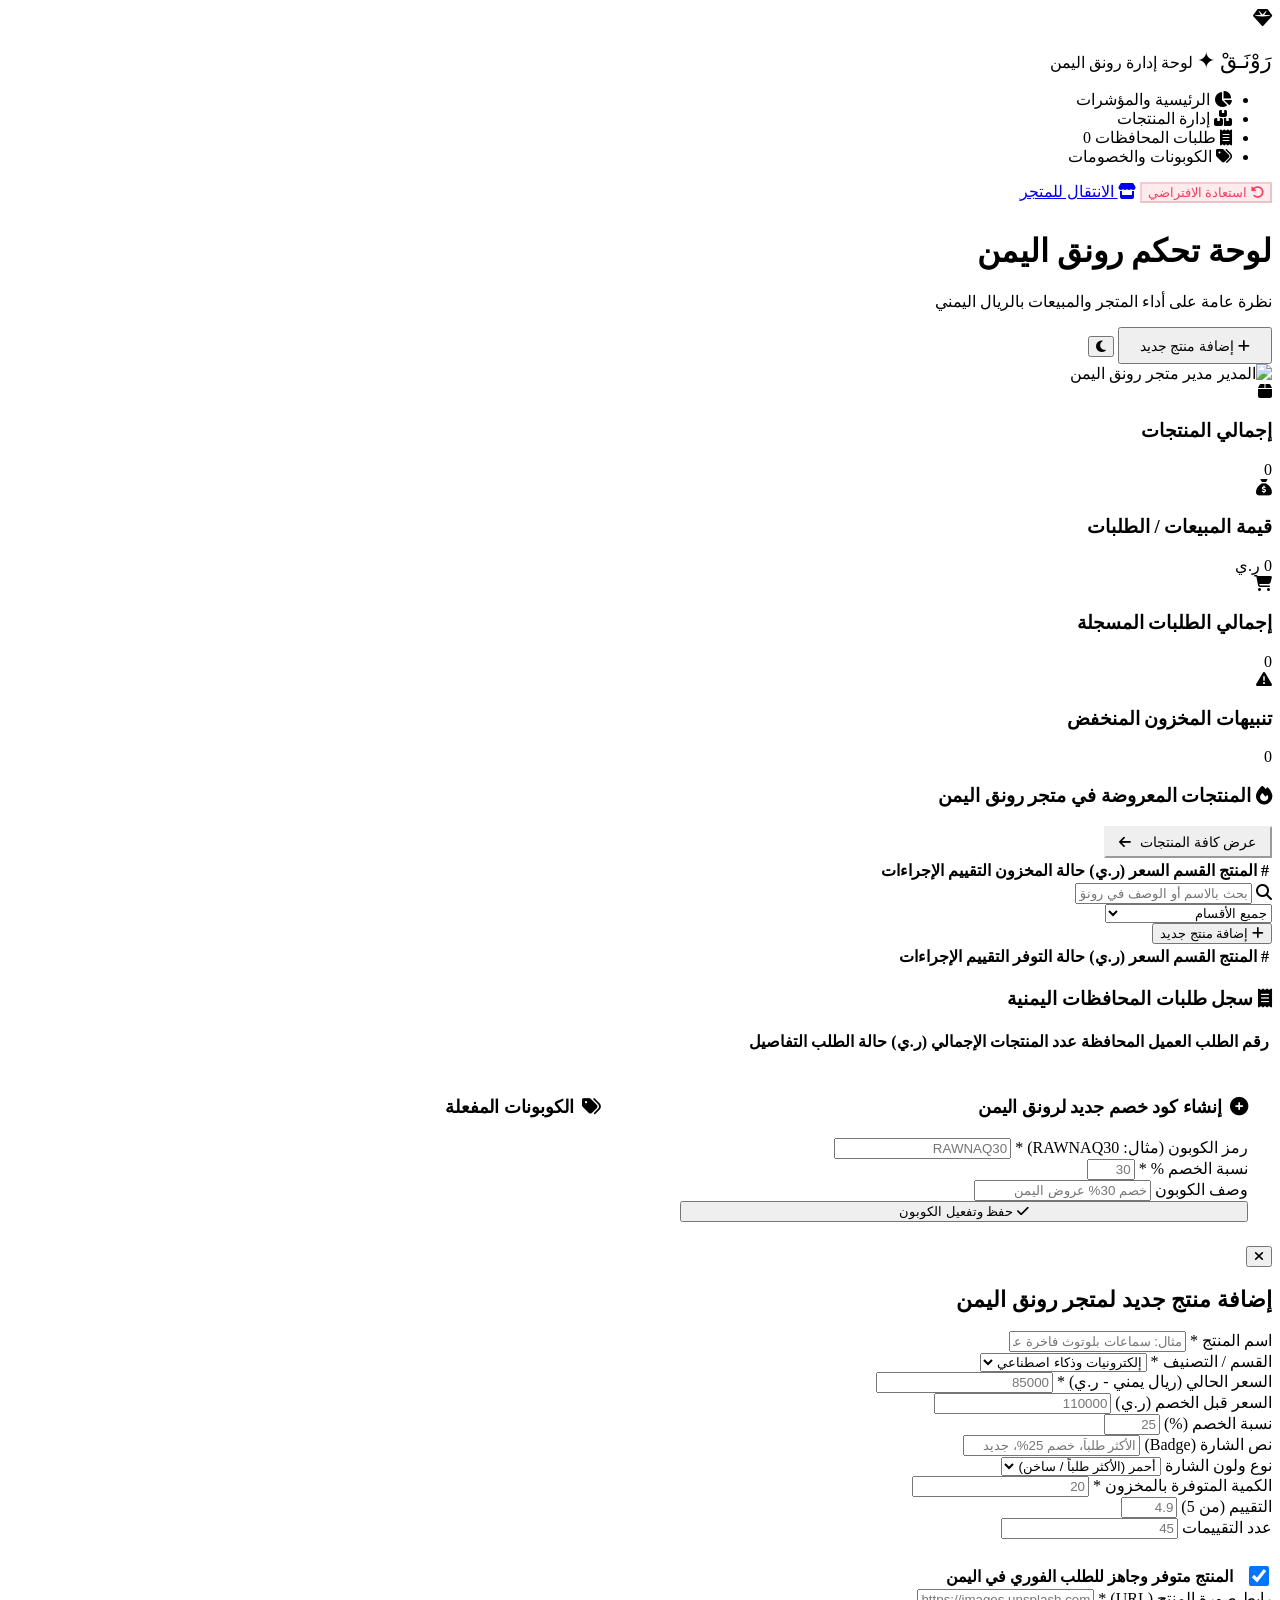
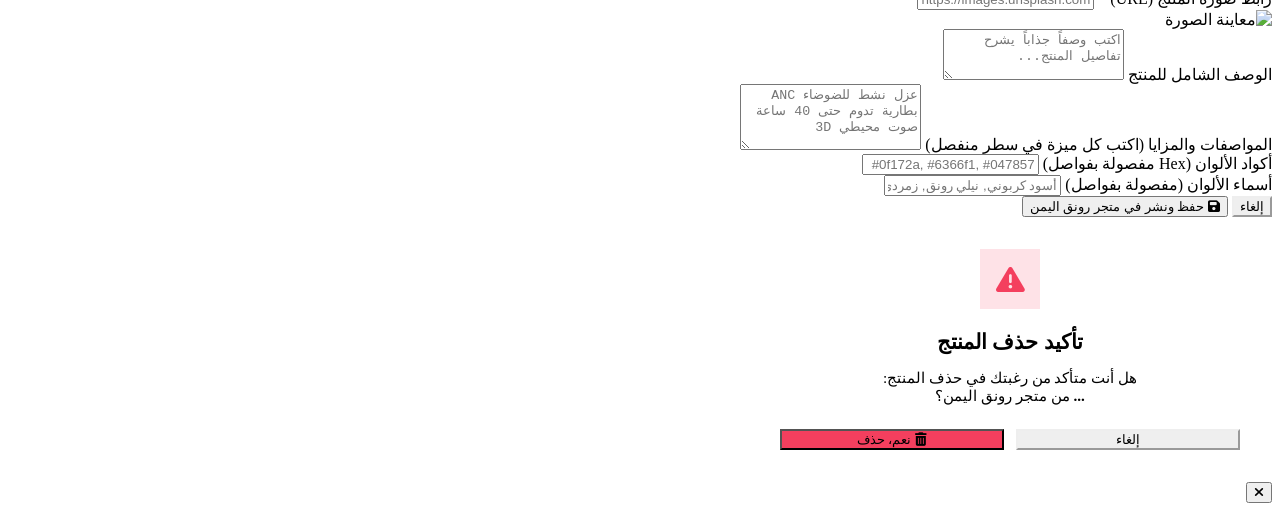
==== admin.html @ 882a238c "Add admin.html" ====
<!DOCTYPE html>
<html lang="ar" dir="rtl" data-theme="light">
<head>
    <meta charset="UTF-8">
    <meta name="viewport" content="width=device-width, initial-scale=1.0">
    <title>لوحة تحكم الإدارة | متجر رونق اليمن</title>
    
    <!-- الأيقونات والخطوط -->
    <link rel="stylesheet" href="https://cdnjs.cloudflare.com/ajax/libs/font-awesome/6.5.1/css/all.min.css">
    
    <!-- ملفات التصميم -->
    <link rel="stylesheet" href="css/style.css">
    <link rel="stylesheet" href="css/admin.css">
</head>
<body>

    <div class="admin-layout">
        
        <!-- ==========================================
             القائمة الجانبية (Sidebar)
             ========================================== -->
        <aside class="admin-sidebar">
            <div class="sidebar-header">
                <div class="logo-icon" style="width: 40px; height: 40px; font-size: 1.2rem;">
                    <i class="fa-solid fa-gem"></i>
                </div>
                <div class="logo-text">
                    <span class="logo-title" style="font-size: 1.35rem;">رَوْنَـقْ <span>✦</span></span>
                    <span class="logo-subtitle">لوحة إدارة رونق اليمن</span>
                </div>
            </div>

            <ul class="sidebar-menu">
                <li>
                    <div class="sidebar-link active" onclick="switchTab('tab-dashboard', this)">
                        <i class="fa-solid fa-chart-pie"></i>
                        <span>الرئيسية والمؤشرات</span>
                    </div>
                </li>
                <li>
                    <div class="sidebar-link" onclick="switchTab('tab-products', this)">
                        <i class="fa-solid fa-boxes-stacked"></i>
                        <span>إدارة المنتجات</span>
                    </div>
                </li>
                <li>
                    <div class="sidebar-link" onclick="switchTab('tab-orders', this)">
                        <i class="fa-solid fa-receipt"></i>
                        <span>طلبات المحافظات</span>
                        <span class="sidebar-badge" id="sidebarOrdersBadge">0</span>
                    </div>
                </li>
                <li>
                    <div class="sidebar-link" onclick="switchTab('tab-coupons', this)">
                        <i class="fa-solid fa-tags"></i>
                        <span>الكوبونات والخصومات</span>
                    </div>
                </li>
            </ul>

            <div class="sidebar-footer">
                <button class="back-to-store-btn" onclick="handleResetDefaults()" style="margin-bottom: 0.5rem; background: rgba(244, 63, 94, 0.1); border-color: rgba(244, 63, 94, 0.2); color: #f43f5e;" title="استعادة المنتجات الافتراضية الأصلية">
                    <i class="fa-solid fa-rotate-left"></i> استعادة الافتراضي
                </button>
                <a href="index.html" class="back-to-store-btn">
                    <i class="fa-solid fa-store"></i> الانتقال للمتجر
                </a>
            </div>
        </aside>

        <!-- ==========================================
             المحتوى الرئيسي للوحة الإدارة (Main Content)
             ========================================== -->
        <main class="admin-main">
            
            <!-- الهيدر العلوي -->
            <header class="admin-topbar">
                <div class="admin-title-wrap">
                    <h1 id="adminPageTitle">لوحة تحكم رونق اليمن</h1>
                    <p id="adminPageDesc">نظرة عامة على أداء المتجر والمبيعات بالريال اليمني</p>
                </div>

                <div class="admin-topbar-actions">
                    <button class="btn-primary" onclick="openAddProductModal()" style="padding: 0.55rem 1.25rem; font-size: 0.85rem;">
                        <i class="fa-solid fa-plus"></i> إضافة منتج جديد
                    </button>

                    <button class="action-btn" id="adminThemeBtn" title="تبديل المظهر">
                        <i class="fa-solid fa-moon"></i>
                    </button>

                    <div class="admin-user-badge">
                        <img src="https://images.unsplash.com/photo-1534528741775-53994a69daeb?auto=format&fit=crop&w=150&q=80" alt="المدير" class="admin-avatar">
                        <span class="admin-name">مدير متجر رونق اليمن</span>
                    </div>
                </div>
            </header>

            <!-- محتوى الأقسام التفاعلية -->
            <div class="admin-body">
                
                <!-- ==========================================
                     القسم 1: لوحة المؤشرات (Dashboard Tab)
                     ========================================== -->
                <div id="tab-dashboard" class="tab-content active">
                    
                    <!-- بطاقات المؤشرات الإحصائية -->
                    <div class="stats-grid">
                        <div class="stat-card">
                            <div class="stat-icon gold">
                                <i class="fa-solid fa-box"></i>
                            </div>
                            <div class="stat-details">
                                <h3>إجمالي المنتجات</h3>
                                <div class="stat-number" id="statTotalProducts">0</div>
                            </div>
                        </div>

                        <div class="stat-card">
                            <div class="stat-icon green">
                                <i class="fa-solid fa-sack-dollar"></i>
                            </div>
                            <div class="stat-details">
                                <h3>قيمة المبيعات / الطلبات</h3>
                                <div class="stat-number" id="statTotalRevenue">0 ر.ي</div>
                            </div>
                        </div>

                        <div class="stat-card">
                            <div class="stat-icon blue">
                                <i class="fa-solid fa-cart-shopping"></i>
                            </div>
                            <div class="stat-details">
                                <h3>إجمالي الطلبات المسجلة</h3>
                                <div class="stat-number" id="statTotalOrders">0</div>
                            </div>
                        </div>

                        <div class="stat-card">
                            <div class="stat-icon purple">
                                <i class="fa-solid fa-triangle-exclamation"></i>
                            </div>
                            <div class="stat-details">
                                <h3>تنبيهات المخزون المنخفض</h3>
                                <div class="stat-number" id="statLowStock">0</div>
                            </div>
                        </div>
                    </div>

                    <!-- نظرة سريعة على أحدث المنتجات -->
                    <div class="table-card">
                        <div class="table-toolbar">
                            <h3><i class="fa-solid fa-fire" style="color: var(--brand-primary);"></i> المنتجات المعروضة في متجر رونق اليمن</h3>
                            <button class="btn-outline" style="border-color: var(--border-color); color: var(--text-primary); font-size: 0.85rem; padding: 0.4rem 0.85rem;" onclick="switchTab('tab-products', document.querySelectorAll('.sidebar-link')[1])">
                                عرض كافة المنتجات <i class="fa-solid fa-arrow-left" style="margin-right: 0.3rem;"></i>
                            </button>
                        </div>
                        <div class="table-responsive">
                            <table class="data-table">
                                <thead>
                                    <tr>
                                        <th>#</th>
                                        <th>المنتج</th>
                                        <th>القسم</th>
                                        <th>السعر (ر.ي)</th>
                                        <th>حالة المخزون</th>
                                        <th>التقييم</th>
                                        <th>الإجراءات</th>
                                    </tr>
                                </thead>
                                <tbody id="adminProductsTableBody">
                                    <!-- يتم حقن المنتجات تلقائياً -->
                                </tbody>
                            </table>
                        </div>
                    </div>

                </div>

                <!-- ==========================================
                     القسم 2: إدارة المنتجات الكاملة (Products Tab)
                     ========================================== -->
                <div id="tab-products" class="tab-content">
                    
                    <div class="table-card">
                        <div class="table-toolbar">
                            
                            <div class="table-filters-group">
                                <div class="table-search-box">
                                    <i class="fa-solid fa-magnifying-glass" style="color: var(--text-muted);"></i>
                                    <input type="text" id="productSearchInput" placeholder="بحث بالاسم أو الوصف في رونق...">
                                </div>

                                <select id="productCategoryFilter" class="sort-select">
                                    <option value="all">جميع الأقسام</option>
                                    <option value="electronics">إلكترونيات وذكاء اصطناعي</option>
                                    <option value="perfumes">عطور وبخور فاخر</option>
                                    <option value="watches">ساعات ومجوهرات</option>
                                    <option value="fashion">أزياء واكسسوارات</option>
                                    <option value="home">ديكور ومنزل</option>
                                </select>
                            </div>

                            <button class="btn-primary" onclick="openAddProductModal()">
                                <i class="fa-solid fa-plus"></i> إضافة منتج جديد
                            </button>

                        </div>

                        <div class="table-responsive">
                            <table class="data-table">
                                <thead>
                                    <tr>
                                        <th>#</th>
                                        <th>المنتج</th>
                                        <th>القسم</th>
                                        <th>السعر (ر.ي)</th>
                                        <th>حالة التوفر</th>
                                        <th>التقييم</th>
                                        <th>الإجراءات</th>
                                    </tr>
                                </thead>
                                <tbody>
                                    <!-- تشارك نفس الجدول التفاعلي -->
                                </tbody>
                            </table>
                        </div>
                    </div>

                </div>

                <!-- ==========================================
                     القسم 3: إدارة الطلبات (Orders Tab)
                     ========================================== -->
                <div id="tab-orders" class="tab-content">
                    
                    <div class="table-card">
                        <div class="table-toolbar">
                            <h3><i class="fa-solid fa-receipt" style="color: var(--brand-primary);"></i> سجل طلبات المحافظات اليمنية</h3>
                        </div>

                        <div class="table-responsive">
                            <table class="data-table">
                                <thead>
                                    <tr>
                                        <th>رقم الطلب</th>
                                        <th>العميل</th>
                                        <th>المحافظة</th>
                                        <th>عدد المنتجات</th>
                                        <th>الإجمالي (ر.ي)</th>
                                        <th>حالة الطلب</th>
                                        <th>التفاصيل</th>
                                    </tr>
                                </thead>
                                <tbody id="adminOrdersTableBody">
                                    <!-- يتم حقن الطلبات ديناميكياً -->
                                </tbody>
                            </table>
                        </div>
                    </div>

                </div>

                <!-- ==========================================
                     القسم 4: إدارة الكوبونات (Coupons Tab)
                     ========================================== -->
                <div id="tab-coupons" class="tab-content">
                    
                    <div style="display: grid; grid-template-columns: 1fr 1fr; gap: 2rem;">
                        
                        <!-- إضافة كوبون جديد -->
                        <div class="table-card" style="padding: 1.5rem;">
                            <h3 style="margin-bottom: 1.25rem; font-size: 1.15rem; display: flex; align-items: center; gap: 0.5rem;">
                                <i class="fa-solid fa-plus-circle" style="color: var(--brand-primary);"></i> إنشاء كود خصم جديد لرونق اليمن
                            </h3>
                            
                            <form id="addCouponForm">
                                <div class="form-group">
                                    <label class="form-label">رمز الكوبون (مثال: RAWNAQ30) *</label>
                                    <input type="text" id="newCouponCode" class="form-input" style="text-transform: uppercase;" placeholder="RAWNAQ30" required>
                                </div>

                                <div class="form-group">
                                    <label class="form-label">نسبة الخصم % *</label>
                                    <input type="number" id="newCouponDiscount" class="form-input" min="1" max="90" placeholder="30" required>
                                </div>

                                <div class="form-group">
                                    <label class="form-label">وصف الكوبون</label>
                                    <input type="text" id="newCouponDesc" class="form-input" placeholder="خصم 30% عروض اليمن">
                                </div>

                                <button type="submit" class="btn-primary" style="width: 100%;">
                                    <i class="fa-solid fa-check"></i> حفظ وتفعيل الكوبون
                                </button>
                            </form>
                        </div>

                        <!-- قائمة الكوبونات الحالية -->
                        <div class="table-card" style="padding: 1.5rem;">
                            <h3 style="margin-bottom: 1.25rem; font-size: 1.15rem; display: flex; align-items: center; gap: 0.5rem;">
                                <i class="fa-solid fa-tags" style="color: var(--brand-primary);"></i> الكوبونات المفعلة
                            </h3>
                            
                            <div id="adminCouponsList">
                                <!-- يتم حقن الكوبونات -->
                            </div>
                        </div>

                    </div>

                </div>

            </div>
        </main>

    </div>

    <!-- ==========================================
         نافذة إضافة / تعديل المنتج (Add / Edit Modal)
         ========================================== -->
    <div class="modal-overlay" id="productModalOverlay" onclick="if(event.target === this) closeProductModal()">
        <div class="admin-modal">
            <button class="modal-close-btn" onclick="closeProductModal()">
                <i class="fa-solid fa-xmark"></i>
            </button>
            
            <div class="admin-modal-header">
                <h2 id="productModalTitle" style="font-size: 1.4rem;">إضافة منتج جديد لمتجر رونق اليمن</h2>
            </div>

            <form id="productForm">
                <div class="admin-form-grid">
                    
                    <!-- الاسم -->
                    <div class="form-group form-full-col">
                        <label class="form-label" for="prodName">اسم المنتج *</label>
                        <input type="text" id="prodName" class="form-input" placeholder="مثال: سماعات بلوتوث فاخرة عازلة للضوضاء" required>
                    </div>

                    <!-- القسم -->
                    <div class="form-group">
                        <label class="form-label" for="prodCategory">القسم / التصنيف *</label>
                        <select id="prodCategory" class="form-input" required>
                            <option value="electronics">إلكترونيات وذكاء اصطناعي</option>
                            <option value="perfumes">عطور وبخور فاخر</option>
                            <option value="watches">ساعات ومجوهرات</option>
                            <option value="fashion">أزياء واكسسوارات</option>
                            <option value="home">ديكور ومقتنيات منزلية</option>
                        </select>
                    </div>

                    <!-- السعر الحالي بالريال اليمني -->
                    <div class="form-group">
                        <label class="form-label" for="prodPrice">السعر الحالي (ريال يمني - ر.ي) *</label>
                        <input type="number" id="prodPrice" class="form-input" min="1000" step="any" placeholder="85000" required>
                    </div>

                    <!-- السعر قبل الخصم -->
                    <div class="form-group">
                        <label class="form-label" for="prodOriginalPrice">السعر قبل الخصم (ر.ي)</label>
                        <input type="number" id="prodOriginalPrice" class="form-input" min="1000" step="any" placeholder="110000">
                    </div>

                    <!-- نسبة الخصم -->
                    <div class="form-group">
                        <label class="form-label" for="prodDiscount">نسبة الخصم (%)</label>
                        <input type="number" id="prodDiscount" class="form-input" min="0" max="100" placeholder="25">
                    </div>

                    <!-- الشارة الظاهرة -->
                    <div class="form-group">
                        <label class="form-label" for="prodBadge">نص الشارة (Badge)</label>
                        <input type="text" id="prodBadge" class="form-input" placeholder="الأكثر طلباً، خصم 25%، جديد">
                    </div>

                    <!-- نوع الشارة ولونها -->
                    <div class="form-group">
                        <label class="form-label" for="prodBadgeType">نوع ولون الشارة</label>
                        <select id="prodBadgeType" class="form-input">
                            <option value="hot">أحمر (الأكثر طلباً / ساخن)</option>
                            <option value="sale">ذهبي (خصم مميز)</option>
                            <option value="new">زمردي (جديد)</option>
                            <option value="exclusive">بنفسجي (حصري وملكي)</option>
                        </select>
                    </div>

                    <!-- كمية المخزون -->
                    <div class="form-group">
                        <label class="form-label" for="prodStockCount">الكمية المتوفرة بالمخزون *</label>
                        <input type="number" id="prodStockCount" class="form-input" min="0" placeholder="20" required>
                    </div>

                    <!-- التقييم -->
                    <div class="form-group">
                        <label class="form-label" for="prodRating">التقييم (من 5)</label>
                        <input type="number" id="prodRating" class="form-input" min="1" max="5" step="0.1" placeholder="4.9">
                    </div>

                    <!-- عدد المراجعات -->
                    <div class="form-group">
                        <label class="form-label" for="prodReviewsCount">عدد التقييمات</label>
                        <input type="number" id="prodReviewsCount" class="form-input" min="0" placeholder="45">
                    </div>

                    <!-- حالة التوفر -->
                    <div class="form-group" style="display: flex; align-items: center; gap: 0.75rem; margin-top: 1.5rem;">
                        <input type="checkbox" id="prodInStock" style="width: 20px; height: 20px; accent-color: var(--brand-primary);" checked>
                        <label for="prodInStock" style="font-weight: 700; cursor: pointer;">المنتج متوفر وجاهز للطلب الفوري في اليمن</label>
                    </div>

                    <!-- رابط الصورة -->
                    <div class="form-group form-full-col">
                        <label class="form-label" for="prodImageUrl">رابط صورة المنتج (URL) *</label>
                        <input type="url" id="prodImageUrl" class="form-input" placeholder="https://images.unsplash.com/..." required>
                        <div class="image-preview-box">
                            <img id="prodImagePreview" src="https://images.unsplash.com/photo-1523275335684-37898b6baf30?auto=format&fit=crop&w=800&q=80" alt="معاينة الصورة">
                        </div>
                    </div>

                    <!-- الوصف التفصيلي -->
                    <div class="form-group form-full-col">
                        <label class="form-label" for="prodDescription">الوصف الشامل للمنتج</label>
                        <textarea id="prodDescription" class="form-input" rows="3" placeholder="اكتب وصفاً جذاباً يشرح تفاصيل المنتج..."></textarea>
                    </div>

                    <!-- المواصفات والمزايا (سطر بسطر) -->
                    <div class="form-group form-full-col">
                        <label class="form-label" for="prodFeatures">المواصفات والمزايا (اكتب كل ميزة في سطر منفصل)</label>
                        <textarea id="prodFeatures" class="form-input" rows="4" placeholder="عزل نشط للضوضاء ANC&#10;بطارية تدوم حتى 40 ساعة&#10;صوت محيطي 3D"></textarea>
                    </div>

                    <!-- الألوان وأسماؤها -->
                    <div class="form-group">
                        <label class="form-label" for="prodColors">أكواد الألوان (Hex مفصولة بفواصل)</label>
                        <input type="text" id="prodColors" class="form-input" placeholder="#0f172a, #6366f1, #047857">
                    </div>

                    <div class="form-group">
                        <label class="form-label" for="prodColorNames">أسماء الألوان (مفصولة بفواصل)</label>
                        <input type="text" id="prodColorNames" class="form-input" placeholder="أسود كربوني, نيلي رونق, زمردي">
                    </div>

                </div>

                <div class="modal-footer-actions">
                    <button type="button" class="btn-outline" style="border-color: var(--border-color); color: var(--text-primary);" onclick="closeProductModal()">إلغاء</button>
                    <button type="submit" class="btn-primary">
                        <i class="fa-solid fa-floppy-disk"></i> حفظ ونشر في متجر رونق اليمن
                    </button>
                </div>
            </form>
        </div>
    </div>

    <!-- ==========================================
         نافذة تأكيد الحذف (Delete Confirmation Modal)
         ========================================== -->
    <div class="modal-overlay" id="deleteConfirmModalOverlay" onclick="if(event.target === this) closeDeleteModal()">
        <div class="admin-modal" style="max-width: 460px; text-align: center; padding: 2rem;">
            <div style="width: 60px; height: 60px; border-radius: var(--radius-full); background: rgba(244, 63, 94, 0.15); color: #f43f5e; display: flex; align-items: center; justify-content: center; font-size: 1.8rem; margin: 0 auto 1.25rem;">
                <i class="fa-solid fa-triangle-exclamation"></i>
            </div>
            
            <h3 style="font-size: 1.3rem; margin-bottom: 0.5rem;">تأكيد حذف المنتج</h3>
            <p style="color: var(--text-muted); font-size: 0.95rem; margin-bottom: 1.5rem;">
                هل أنت متأكد من رغبتك في حذف المنتج: <br>
                <strong id="deleteProductName" style="color: var(--text-primary);">...</strong> من متجر رونق اليمن؟
            </p>

            <div style="display: flex; gap: 0.75rem; justify-content: center;">
                <button class="btn-outline" style="border-color: var(--border-color); color: var(--text-primary); flex: 1;" onclick="closeDeleteModal()">إلغاء</button>
                <button class="btn-primary" style="background: #f43f5e; flex: 1;" onclick="executeDeleteProduct()">
                    <i class="fa-solid fa-trash-can"></i> نعم، حذف
                </button>
            </div>
        </div>
    </div>

    <!-- ==========================================
         نافذة تفاصيل الطلب (Order Details Modal)
         ========================================== -->
    <div class="modal-overlay" id="orderDetailsModalOverlay" onclick="if(event.target === this) closeOrderDetailsModal()">
        <div class="admin-modal" style="max-width: 600px;">
            <button class="modal-close-btn" onclick="closeOrderDetailsModal()">
                <i class="fa-solid fa-xmark"></i>
            </button>
            
            <div id="orderDetailsContent">
                <!-- يتم حقن تفاصيل الطلب -->
            </div>
        </div>
    </div>

    <!-- حاوية الإشعارات المنبثقة -->
    <div class="toast-container"></div>

    <!-- ملفات الجافاسكريبت -->
    <script src="js/data.js"></script>
    <script src="js/admin.js"></script>
</body>
</html>
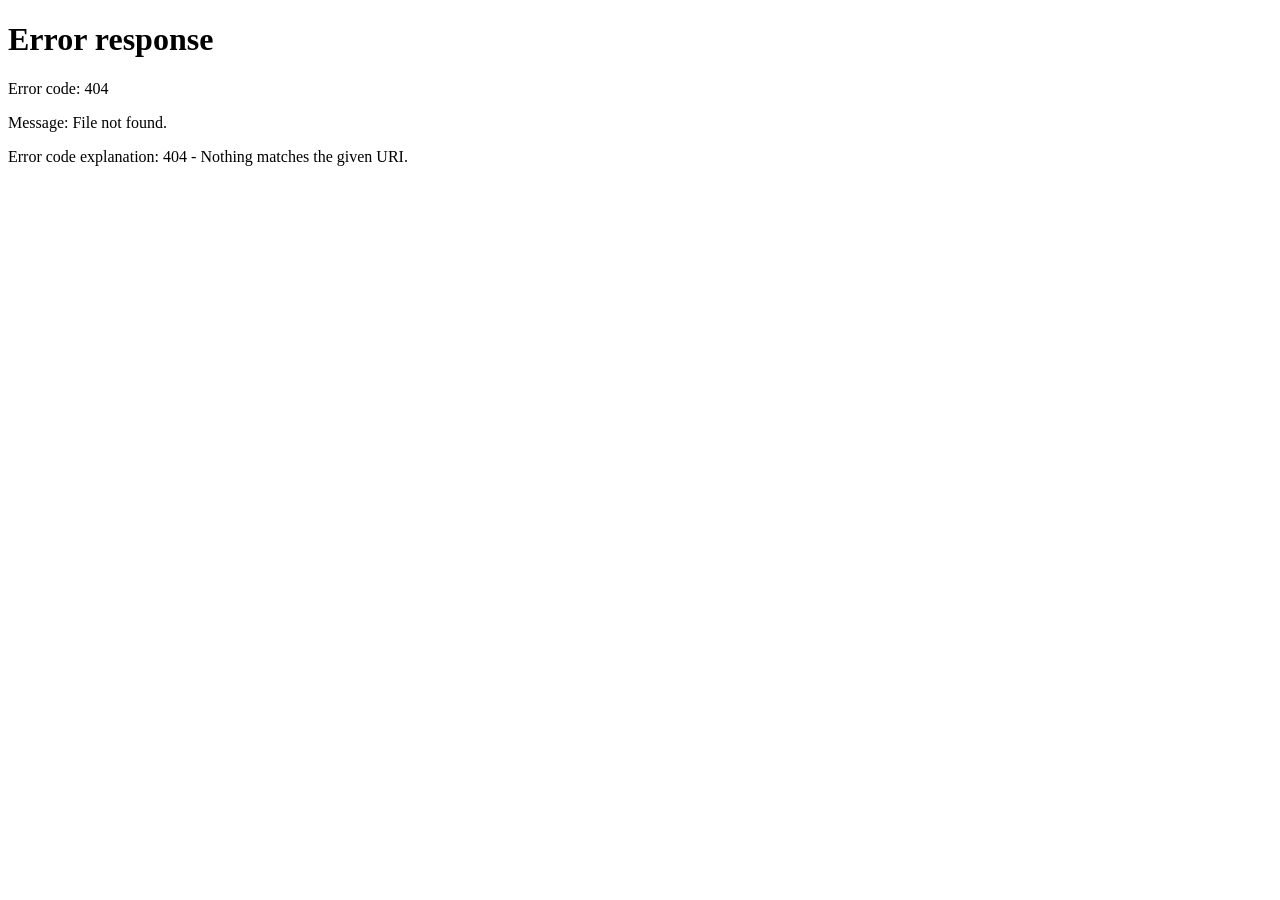
==== commit 8427e95d: "Add / Update admin.html (Admin Login & Auth System)" ====
--- a/admin.html
+++ b/admin.html
@@ -4,6 +4,14 @@
     <meta charset="UTF-8">
     <meta name="viewport" content="width=device-width, initial-scale=1.0">
     <title>لوحة تحكم الإدارة | متجر رونق اليمن</title>
+    
+    <!-- حماية فورية: التحقق من تسجيل الدخول قبل تحميل الصفحة -->
+    <script>
+        const AUTH_SESSION_KEY = 'rawnaq_admin_authenticated';
+        if (sessionStorage.getItem(AUTH_SESSION_KEY) !== 'true' && localStorage.getItem(AUTH_SESSION_KEY) !== 'true') {
+            window.location.href = 'login.html';
+        }
+    </script>
     
     <!-- الأيقونات والخطوط -->
     <link rel="stylesheet" href="https://cdnjs.cloudflare.com/ajax/libs/font-awesome/6.5.1/css/all.min.css">
@@ -56,15 +64,24 @@
                         <span>الكوبونات والخصومات</span>
                     </div>
                 </li>
+                <li>
+                    <div class="sidebar-link" onclick="switchTab('tab-settings', this)">
+                        <i class="fa-solid fa-user-shield"></i>
+                        <span>الأمان وكلمة المرور</span>
+                    </div>
+                </li>
             </ul>
 
             <div class="sidebar-footer">
                 <button class="back-to-store-btn" onclick="handleResetDefaults()" style="margin-bottom: 0.5rem; background: rgba(244, 63, 94, 0.1); border-color: rgba(244, 63, 94, 0.2); color: #f43f5e;" title="استعادة المنتجات الافتراضية الأصلية">
                     <i class="fa-solid fa-rotate-left"></i> استعادة الافتراضي
                 </button>
-                <a href="index.html" class="back-to-store-btn">
+                <a href="index.html" class="back-to-store-btn" style="margin-bottom: 0.5rem;">
                     <i class="fa-solid fa-store"></i> الانتقال للمتجر
                 </a>
+                <button class="back-to-store-btn" onclick="handleAdminLogout()" style="background: rgba(239, 68, 68, 0.12); color: #ef4444; border-color: rgba(239, 68, 68, 0.25);" title="تسجيل الخروج">
+                    <i class="fa-solid fa-right-from-bracket"></i> تسجيل الخروج
+                </button>
             </div>
         </aside>
 
@@ -89,10 +106,14 @@
                         <i class="fa-solid fa-moon"></i>
                     </button>
 
-                    <div class="admin-user-badge">
+                    <div class="admin-user-badge" onclick="switchTab('tab-settings', document.querySelectorAll('.sidebar-link')[4])" style="cursor: pointer;" title="إعدادات الحساب">
                         <img src="https://images.unsplash.com/photo-1534528741775-53994a69daeb?auto=format&fit=crop&w=150&q=80" alt="المدير" class="admin-avatar">
-                        <span class="admin-name">مدير متجر رونق اليمن</span>
-                    </div>
+                        <span class="admin-name" id="topbarAdminName">مدير متجر رونق</span>
+                    </div>
+
+                    <button class="action-btn" onclick="handleAdminLogout()" title="تسجيل الخروج" style="color: #ef4444;">
+                        <i class="fa-solid fa-right-from-bracket"></i>
+                    </button>
                 </div>
             </header>
 
@@ -311,6 +332,53 @@
 
                 </div>
 
+                <!-- ==========================================
+                     القسم 5: إعدادات الأمان وتغيير كلمة المرور (Settings Tab)
+                     ========================================== -->
+                <div id="tab-settings" class="tab-content">
+                    
+                    <div style="max-width: 600px; margin: 0 auto;">
+                        <div class="table-card" style="padding: 2rem;">
+                            <div style="display: flex; align-items: center; gap: 0.75rem; margin-bottom: 1.5rem; border-bottom: 1px solid var(--border-color); padding-bottom: 1rem;">
+                                <div style="width: 44px; height: 44px; border-radius: var(--radius-md); background: var(--brand-primary-light); color: var(--brand-primary); display: flex; align-items: center; justify-content: center; font-size: 1.3rem;">
+                                    <i class="fa-solid fa-user-shield"></i>
+                                </div>
+                                <div>
+                                    <h3 style="font-size: 1.25rem;">إعدادات الأمان وبيانات الدخول</h3>
+                                    <p style="font-size: 0.85rem; color: var(--text-muted);">يمكنك تحديث اسم المستخدم وكلمة المرور الخاصة بلوحة التحكم من هنا</p>
+                                </div>
+                            </div>
+
+                            <form id="changeCredentialsForm" onsubmit="handleChangeCredentials(event)">
+                                <div class="form-group">
+                                    <label class="form-label" for="currentAdminUsername">اسم المستخدم الحالي / الجديد</label>
+                                    <input type="text" id="currentAdminUsername" class="form-input" required>
+                                </div>
+
+                                <div class="form-group">
+                                    <label class="form-label" for="currentAdminPassword">كلمة المرور الحالية للتأكيد *</label>
+                                    <input type="password" id="currentAdminPassword" class="form-input" placeholder="أدخل كلمة المرور الحالية" required>
+                                </div>
+
+                                <div class="form-group">
+                                    <label class="form-label" for="newAdminPassword">كلمة المرور الجديدة *</label>
+                                    <input type="password" id="newAdminPassword" class="form-input" placeholder="أدخل كلمة المرور الجديدة (6 أحرف على الأقل)" minlength="4" required>
+                                </div>
+
+                                <div class="form-group">
+                                    <label class="form-label" for="confirmNewAdminPassword">تأكيد كلمة المرور الجديدة *</label>
+                                    <input type="password" id="confirmNewAdminPassword" class="form-input" placeholder="أعد إدخال كلمة المرور الجديدة" minlength="4" required>
+                                </div>
+
+                                <button type="submit" class="btn-primary" style="width: 100%; margin-top: 1rem; padding: 0.85rem;">
+                                    <i class="fa-solid fa-shield-check"></i> حفظ بيانات الدخول الجديدة
+                                </button>
+                            </form>
+                        </div>
+                    </div>
+
+                </div>
+
             </div>
         </main>
 
--- a/css/style.css
+++ b/css/style.css
@@ -0,0 +1,2121 @@
+/* ==========================================================================
+   متجر رونق الفاخر | RAWNAQ LUXURY STORE - نظام التصميم العصري والحديث
+   ========================================================================== */
+
+@import url('https://fonts.googleapis.com/css2?family=Cairo:wght@300;400;500;600;700;800;900&family=Outfit:wght@400;600;700;800&family=Tajawal:wght@300;400;500;700;800;900&display=swap');
+
+:root {
+    /* لوحة الألوان الحديثة والعصرية - الوضع النهاري (Light Theme) */
+    --bg-primary: #f8fafc;
+    --bg-surface: #ffffff;
+    --bg-surface-elevated: #ffffff;
+    --bg-secondary: #f1f5f9;
+    --bg-tertiary: #e2e8f0;
+    
+    --text-primary: #090d16;
+    --text-secondary: #334155;
+    --text-muted: #64748b;
+    --text-inverse: #ffffff;
+    
+    /* ألوان رونق الحديثة */
+    --brand-primary: #6366f1;          /* نيلي كهربائي حديث (Electric Indigo) */
+    --brand-primary-hover: #4f46e5;
+    --brand-primary-light: #eef2ff;
+    --brand-primary-glow: rgba(99, 102, 241, 0.3);
+    
+    --brand-accent: #f59e0b;           /* ذهبي عنبري فاخر */
+    --brand-accent-hover: #d97706;
+    --brand-accent-light: #fef3c7;
+    --brand-accent-glow: rgba(245, 158, 11, 0.3);
+    
+    --brand-secondary: #10b981;        /* زمردي ناصع */
+    --brand-secondary-light: #d1fae5;
+    
+    --accent-rose: #f43f5e;            /* وردي ياقوتي */
+    --accent-rose-light: #ffe4e6;
+    
+    --border-color: #e2e8f0;
+    --border-color-subtle: #f1f5f9;
+    
+    --shadow-sm: 0 1px 3px 0 rgba(0, 0, 0, 0.05);
+    --shadow-md: 0 4px 12px -2px rgba(0, 0, 0, 0.07), 0 2px 6px -2px rgba(0, 0, 0, 0.04);
+    --shadow-lg: 0 12px 24px -4px rgba(0, 0, 0, 0.08), 0 6px 12px -4px rgba(0, 0, 0, 0.04);
+    --shadow-xl: 0 24px 38px -6px rgba(0, 0, 0, 0.12), 0 12px 18px -6px rgba(0, 0, 0, 0.08);
+    --shadow-glow: 0 15px 30px -5px rgba(99, 102, 241, 0.25);
+    
+    --radius-sm: 8px;
+    --radius-md: 14px;
+    --radius-lg: 20px;
+    --radius-xl: 28px;
+    --radius-full: 9999px;
+    
+    --transition-fast: 0.15s ease;
+    --transition-normal: 0.25s cubic-bezier(0.4, 0, 0.2, 1);
+    --transition-smooth: 0.4s cubic-bezier(0.16, 1, 0.3, 1);
+
+    --font-heading: 'Cairo', sans-serif;
+    --font-body: 'Tajawal', sans-serif;
+    --font-en: 'Outfit', sans-serif;
+    
+    --header-height: 82px;
+}
+
+/* الوضع الليلي العصري الفاخر (Dark Obsidian Theme) */
+[data-theme="dark"] {
+    --bg-primary: #060913;
+    --bg-surface: #0d1222;
+    --bg-surface-elevated: #131b31;
+    --bg-secondary: #172038;
+    --bg-tertiary: #222e4d;
+    
+    --text-primary: #f8fafc;
+    --text-secondary: #cbd5e1;
+    --text-muted: #64748b;
+    --text-inverse: #060913;
+    
+    --brand-primary: #818cf8;
+    --brand-primary-hover: #a5b4fc;
+    --brand-primary-light: rgba(129, 140, 248, 0.15);
+    --brand-primary-glow: rgba(129, 140, 248, 0.35);
+    
+    --brand-accent: #fbbf24;
+    --brand-accent-hover: #fcd34d;
+    --brand-accent-light: rgba(251, 191, 36, 0.15);
+    --brand-accent-glow: rgba(251, 191, 36, 0.3);
+    
+    --border-color: #1e293b;
+    --border-color-subtle: #141c2e;
+    
+    --shadow-sm: 0 1px 3px 0 rgba(0, 0, 0, 0.4);
+    --shadow-md: 0 6px 14px -2px rgba(0, 0, 0, 0.5);
+    --shadow-lg: 0 14px 28px -4px rgba(0, 0, 0, 0.6);
+    --shadow-xl: 0 24px 40px -6px rgba(0, 0, 0, 0.7);
+    --shadow-glow: 0 15px 35px -5px rgba(129, 140, 248, 0.2);
+}
+
+/* ==========================================================================
+   إعادة الضبط والأنماط الأساسية
+   ========================================================================== */
+
+*, *::before, *::after {
+    box-sizing: border-box;
+    margin: 0;
+    padding: 0;
+}
+
+html {
+    scroll-behavior: smooth;
+    font-size: 16px;
+}
+
+body {
+    direction: rtl;
+    text-align: right;
+    font-family: var(--font-body);
+    background-color: var(--bg-primary);
+    color: var(--text-primary);
+    line-height: 1.6;
+    overflow-x: hidden;
+    transition: background-color var(--transition-normal), color var(--transition-normal);
+}
+
+h1, h2, h3, h4, h5, h6 {
+    font-family: var(--font-heading);
+    font-weight: 700;
+    line-height: 1.3;
+    color: var(--text-primary);
+}
+
+a {
+    color: inherit;
+    text-decoration: none;
+    transition: color var(--transition-fast);
+}
+
+button {
+    font-family: inherit;
+    cursor: pointer;
+    border: none;
+    outline: none;
+    background: none;
+}
+
+img {
+    max-width: 100%;
+    height: auto;
+    display: block;
+}
+
+input, select, textarea {
+    font-family: inherit;
+    font-size: 0.95rem;
+    color: var(--text-primary);
+}
+
+.container {
+    max-width: 1300px;
+    margin: 0 auto;
+    padding: 0 1.5rem;
+}
+
+/* ==========================================================================
+   الشريط الإعلاني العلوي (Announcement Bar)
+   ========================================================================== */
+
+.top-bar {
+    background: linear-gradient(90deg, #312e81 0%, #1e1b4b 50%, #4338ca 100%);
+    color: #f8fafc;
+    font-size: 0.85rem;
+    padding: 0.55rem 0;
+    border-bottom: 1px solid rgba(255, 255, 255, 0.1);
+}
+
+.top-bar .container {
+    display: flex;
+    justify-content: space-between;
+    align-items: center;
+}
+
+.announcement-text {
+    display: flex;
+    align-items: center;
+    gap: 0.5rem;
+    font-weight: 500;
+}
+
+.announcement-badge {
+    background: linear-gradient(135deg, var(--brand-accent) 0%, #f97316 100%);
+    color: #000;
+    padding: 0.15rem 0.65rem;
+    border-radius: var(--radius-full);
+    font-size: 0.75rem;
+    font-weight: 800;
+    letter-spacing: 0.5px;
+}
+
+.top-bar-links {
+    display: flex;
+    align-items: center;
+    gap: 1.5rem;
+}
+
+.top-bar-links span {
+    display: flex;
+    align-items: center;
+    gap: 0.4rem;
+    color: #cbd5e1;
+}
+
+.top-bar-links span i {
+    color: var(--brand-accent);
+}
+
+/* ==========================================================================
+   الهيدر العصري (Modern Site Header)
+   ========================================================================== */
+
+.site-header {
+    position: sticky;
+    top: 0;
+    z-index: 100;
+    background-color: rgba(255, 255, 255, 0.85);
+    backdrop-filter: blur(16px);
+    -webkit-backdrop-filter: blur(16px);
+    border-bottom: 1px solid var(--border-color);
+    box-shadow: var(--shadow-sm);
+    transition: all var(--transition-normal);
+}
+
+[data-theme="dark"] .site-header {
+    background-color: rgba(13, 18, 34, 0.85);
+}
+
+.header-inner {
+    height: var(--header-height);
+    display: flex;
+    align-items: center;
+    justify-content: space-between;
+    gap: 2rem;
+}
+
+/* شعار متجر رونق */
+.logo {
+    display: flex;
+    align-items: center;
+    gap: 0.85rem;
+    text-decoration: none;
+}
+
+.logo-icon {
+    width: 46px;
+    height: 46px;
+    background: linear-gradient(135deg, #6366f1 0%, #ec4899 50%, #f59e0b 100%);
+    color: white;
+    border-radius: var(--radius-md);
+    display: flex;
+    align-items: center;
+    justify-content: center;
+    font-size: 1.4rem;
+    box-shadow: 0 6px 18px rgba(99, 102, 241, 0.35);
+    transition: transform var(--transition-fast);
+}
+
+.logo:hover .logo-icon {
+    transform: rotate(6deg) scale(1.05);
+}
+
+.logo-text {
+    display: flex;
+    flex-direction: column;
+}
+
+.logo-title {
+    font-size: 1.6rem;
+    font-weight: 900;
+    color: var(--text-primary);
+    line-height: 1.1;
+    letter-spacing: -0.5px;
+}
+
+.logo-title span {
+    background: linear-gradient(135deg, var(--brand-primary) 0%, #ec4899 100%);
+    -webkit-background-clip: text;
+    -webkit-text-fill-color: transparent;
+}
+
+.logo-subtitle {
+    font-size: 0.75rem;
+    color: var(--text-muted);
+    font-weight: 600;
+    letter-spacing: 1.5px;
+    font-family: var(--font-en);
+}
+
+/* شريط البحث المباشر */
+.search-wrapper {
+    flex: 1;
+    max-width: 520px;
+    position: relative;
+}
+
+.search-bar {
+    display: flex;
+    align-items: center;
+    background-color: var(--bg-secondary);
+    border: 1.5px solid var(--border-color);
+    border-radius: var(--radius-full);
+    padding: 0.4rem 0.6rem 0.4rem 1.25rem;
+    transition: all var(--transition-fast);
+}
+
+.search-bar:focus-within {
+    border-color: var(--brand-primary);
+    box-shadow: 0 0 0 4px var(--brand-primary-glow);
+    background-color: var(--bg-surface);
+}
+
+.search-icon {
+    color: var(--text-muted);
+    font-size: 1rem;
+    margin-left: 0.6rem;
+}
+
+.search-input {
+    flex: 1;
+    background: transparent;
+    border: none;
+    outline: none;
+    font-size: 0.95rem;
+    color: var(--text-primary);
+}
+
+.search-btn {
+    background: linear-gradient(135deg, var(--brand-primary) 0%, #4f46e5 100%);
+    color: white;
+    padding: 0.55rem 1.25rem;
+    border-radius: var(--radius-full);
+    font-weight: 700;
+    font-size: 0.85rem;
+    box-shadow: 0 3px 10px var(--brand-primary-glow);
+    transition: all var(--transition-fast);
+}
+
+.search-btn:hover {
+    transform: translateY(-1px);
+    box-shadow: 0 5px 15px var(--brand-primary-glow);
+}
+
+/* قائمة الاقتراحات للبحث */
+.search-results-dropdown {
+    position: absolute;
+    top: calc(100% + 10px);
+    left: 0;
+    right: 0;
+    background-color: var(--bg-surface-elevated);
+    border: 1px solid var(--border-color);
+    border-radius: var(--radius-lg);
+    box-shadow: var(--shadow-xl);
+    max-height: 380px;
+    overflow-y: auto;
+    z-index: 1000;
+    display: none;
+}
+
+.search-results-dropdown.active {
+    display: block;
+    animation: fadeInSlide 0.2s ease-out;
+}
+
+.search-item {
+    display: flex;
+    align-items: center;
+    gap: 1rem;
+    padding: 0.85rem 1.15rem;
+    border-bottom: 1px solid var(--border-color-subtle);
+    cursor: pointer;
+    transition: background-color var(--transition-fast);
+}
+
+.search-item:hover {
+    background-color: var(--bg-secondary);
+}
+
+.search-item-img {
+    width: 50px;
+    height: 50px;
+    border-radius: var(--radius-sm);
+    object-fit: cover;
+}
+
+.search-item-info {
+    flex: 1;
+}
+
+.search-item-name {
+    font-weight: 700;
+    font-size: 0.9rem;
+    margin-bottom: 0.2rem;
+}
+
+.search-item-price {
+    color: var(--brand-primary);
+    font-weight: 800;
+    font-size: 0.85rem;
+}
+
+/* أزرار الهيدر */
+.header-actions {
+    display: flex;
+    align-items: center;
+    gap: 0.75rem;
+}
+
+.action-btn {
+    position: relative;
+    width: 44px;
+    height: 44px;
+    border-radius: var(--radius-md);
+    background-color: var(--bg-secondary);
+    color: var(--text-primary);
+    display: flex;
+    align-items: center;
+    justify-content: center;
+    font-size: 1.15rem;
+    transition: all var(--transition-fast);
+    border: 1px solid var(--border-color);
+}
+
+.action-btn:hover {
+    background-color: var(--brand-primary-light);
+    color: var(--brand-primary);
+    border-color: var(--brand-primary);
+    transform: translateY(-2px);
+}
+
+.action-badge {
+    position: absolute;
+    top: -5px;
+    right: -5px;
+    background: linear-gradient(135deg, #f43f5e 0%, #e11d48 100%);
+    color: white;
+    font-size: 0.7rem;
+    font-weight: 800;
+    min-width: 20px;
+    height: 20px;
+    border-radius: var(--radius-full);
+    display: flex;
+    align-items: center;
+    justify-content: center;
+    padding: 0 4px;
+    border: 2px solid var(--bg-surface);
+}
+
+/* شريط التنقل السفلي */
+.nav-bar {
+    background-color: var(--bg-surface);
+    border-bottom: 1px solid var(--border-color);
+}
+
+.nav-inner {
+    display: flex;
+    align-items: center;
+    justify-content: space-between;
+}
+
+.nav-links {
+    display: flex;
+    list-style: none;
+    gap: 1.75rem;
+    overflow-x: auto;
+    padding: 0.75rem 0;
+}
+
+.nav-link {
+    font-weight: 600;
+    font-size: 0.95rem;
+    color: var(--text-secondary);
+    padding: 0.35rem 0.2rem;
+    position: relative;
+    white-space: nowrap;
+    display: flex;
+    align-items: center;
+    gap: 0.45rem;
+}
+
+.nav-link:hover, .nav-link.active {
+    color: var(--brand-primary);
+}
+
+.nav-link.active::after {
+    content: '';
+    position: absolute;
+    bottom: -0.75rem;
+    left: 0;
+    right: 0;
+    height: 3px;
+    background: linear-gradient(90deg, var(--brand-primary) 0%, #ec4899 100%);
+    border-radius: 3px 3px 0 0;
+}
+
+.hot-deal-pill {
+    background: linear-gradient(135deg, #ef4444 0%, #f97316 100%);
+    color: white;
+    font-size: 0.75rem;
+    font-weight: 800;
+    padding: 0.15rem 0.6rem;
+    border-radius: var(--radius-full);
+    animation: pulse 2s infinite;
+}
+
+/* ==========================================================================
+   بانر متجر رونق الفاخر (Modern Hero Section)
+   ========================================================================== */
+
+.hero-section {
+    padding: 2.25rem 0 3.5rem;
+    position: relative;
+    overflow: hidden;
+}
+
+.hero-card {
+    background: linear-gradient(135deg, #090d1a 0%, #1e1b4b 45%, #2e1065 100%);
+    border-radius: var(--radius-xl);
+    padding: 4rem 3.5rem;
+    color: white;
+    position: relative;
+    overflow: hidden;
+    box-shadow: var(--shadow-xl);
+    display: grid;
+    grid-template-columns: 1.25fr 0.75fr;
+    align-items: center;
+    gap: 3rem;
+    border: 1px solid rgba(255, 255, 255, 0.1);
+}
+
+.hero-card::before {
+    content: '';
+    position: absolute;
+    top: -40%;
+    right: -20%;
+    width: 550px;
+    height: 550px;
+    background: radial-gradient(circle, rgba(99, 102, 241, 0.3) 0%, rgba(236, 72, 153, 0.2) 50%, transparent 70%);
+    filter: blur(50px);
+    pointer-events: none;
+}
+
+.hero-badge {
+    display: inline-flex;
+    align-items: center;
+    gap: 0.5rem;
+    background: rgba(255, 255, 255, 0.1);
+    backdrop-filter: blur(8px);
+    border: 1px solid rgba(255, 255, 255, 0.2);
+    color: #fef08a;
+    padding: 0.45rem 1.15rem;
+    border-radius: var(--radius-full);
+    font-size: 0.85rem;
+    font-weight: 700;
+    margin-bottom: 1.5rem;
+}
+
+.hero-title {
+    font-size: 3rem;
+    font-weight: 900;
+    line-height: 1.2;
+    margin-bottom: 1.2rem;
+    color: #ffffff;
+}
+
+.hero-title span {
+    background: linear-gradient(135deg, #818cf8 0%, #f472b6 50%, #fbbf24 100%);
+    -webkit-background-clip: text;
+    -webkit-text-fill-color: transparent;
+}
+
+.hero-desc {
+    font-size: 1.15rem;
+    color: #cbd5e1;
+    margin-bottom: 2.25rem;
+    line-height: 1.75;
+    max-width: 540px;
+}
+
+.hero-actions {
+    display: flex;
+    align-items: center;
+    gap: 1.25rem;
+    flex-wrap: wrap;
+}
+
+.btn-primary {
+    background: linear-gradient(135deg, var(--brand-primary) 0%, #4f46e5 50%, #ec4899 100%);
+    color: white;
+    font-weight: 700;
+    padding: 0.95rem 2rem;
+    border-radius: var(--radius-md);
+    font-size: 1.05rem;
+    display: inline-flex;
+    align-items: center;
+    gap: 0.65rem;
+    box-shadow: 0 6px 20px rgba(99, 102, 241, 0.35);
+    transition: all var(--transition-normal);
+}
+
+.btn-primary:hover {
+    transform: translateY(-3px);
+    box-shadow: 0 10px 30px rgba(99, 102, 241, 0.45);
+    color: white;
+}
+
+.btn-outline {
+    border: 1.5px solid rgba(255, 255, 255, 0.3);
+    color: white;
+    font-weight: 700;
+    padding: 0.95rem 1.75rem;
+    border-radius: var(--radius-md);
+    font-size: 1.05rem;
+    display: inline-flex;
+    align-items: center;
+    gap: 0.65rem;
+    transition: all var(--transition-fast);
+    background: rgba(255, 255, 255, 0.08);
+    backdrop-filter: blur(10px);
+}
+
+.btn-outline:hover {
+    background: rgba(255, 255, 255, 0.2);
+    border-color: white;
+}
+
+.hero-image-box {
+    position: relative;
+    display: flex;
+    justify-content: center;
+    align-items: center;
+}
+
+.hero-product-img {
+    width: 100%;
+    max-width: 390px;
+    height: 390px;
+    object-fit: cover;
+    border-radius: var(--radius-xl);
+    box-shadow: 0 25px 50px rgba(0, 0, 0, 0.5);
+    transform: rotate(-3deg);
+    transition: transform var(--transition-smooth);
+    border: 4px solid rgba(255, 255, 255, 0.15);
+}
+
+.hero-product-img:hover {
+    transform: rotate(0deg) scale(1.04);
+}
+
+.hero-floating-badge {
+    position: absolute;
+    bottom: -15px;
+    right: 15px;
+    background: rgba(13, 18, 34, 0.92);
+    backdrop-filter: blur(14px);
+    border: 1px solid rgba(255, 255, 255, 0.2);
+    padding: 0.85rem 1.35rem;
+    border-radius: var(--radius-lg);
+    display: flex;
+    align-items: center;
+    gap: 0.85rem;
+    box-shadow: var(--shadow-xl);
+    animation: floatBadge 3s ease-in-out infinite alternate;
+}
+
+.hero-floating-badge .price-tag {
+    color: #fbbf24;
+    font-weight: 900;
+    font-size: 1.25rem;
+}
+
+/* ==========================================================================
+   شريط مميزات وثقة المتجر (Trust Features Bar)
+   ========================================================================== */
+
+.trust-features {
+    padding: 1.5rem 0 3.5rem;
+}
+
+.features-grid {
+    display: grid;
+    grid-template-columns: repeat(4, 1fr);
+    gap: 1.5rem;
+}
+
+.feature-box {
+    background-color: var(--bg-surface);
+    border: 1px solid var(--border-color);
+    padding: 1.6rem;
+    border-radius: var(--radius-lg);
+    display: flex;
+    align-items: center;
+    gap: 1.25rem;
+    box-shadow: var(--shadow-sm);
+    transition: all var(--transition-normal);
+}
+
+.feature-box:hover {
+    transform: translateY(-4px);
+    box-shadow: var(--shadow-lg);
+    border-color: var(--brand-primary);
+}
+
+.feature-icon-wrapper {
+    width: 56px;
+    height: 56px;
+    border-radius: var(--radius-md);
+    background: linear-gradient(135deg, var(--brand-primary-light) 0%, rgba(236, 72, 153, 0.1) 100%);
+    color: var(--brand-primary);
+    display: flex;
+    align-items: center;
+    justify-content: center;
+    font-size: 1.5rem;
+    flex-shrink: 0;
+}
+
+.feature-info h4 {
+    font-size: 1.05rem;
+    margin-bottom: 0.25rem;
+}
+
+.feature-info p {
+    font-size: 0.85rem;
+    color: var(--text-muted);
+}
+
+/* ==========================================================================
+   قسم تصنيفات المتجر (Categories Chips)
+   ========================================================================== */
+
+.categories-section {
+    padding: 1rem 0 3rem;
+}
+
+.section-header {
+    display: flex;
+    justify-content: space-between;
+    align-items: flex-end;
+    margin-bottom: 1.75rem;
+}
+
+.section-title {
+    font-size: 1.85rem;
+    font-weight: 800;
+    position: relative;
+    padding-bottom: 0.4rem;
+}
+
+.section-title::after {
+    content: '';
+    position: absolute;
+    bottom: 0;
+    right: 0;
+    width: 54px;
+    height: 4px;
+    background: linear-gradient(90deg, var(--brand-primary) 0%, #ec4899 100%);
+    border-radius: 4px;
+}
+
+.section-subtitle {
+    color: var(--text-muted);
+    font-size: 0.95rem;
+    margin-top: 0.35rem;
+}
+
+.categories-nav {
+    display: flex;
+    gap: 0.85rem;
+    overflow-x: auto;
+    padding-bottom: 0.5rem;
+}
+
+.category-chip {
+    padding: 0.75rem 1.4rem;
+    border-radius: var(--radius-full);
+    background-color: var(--bg-surface);
+    border: 1.5px solid var(--border-color);
+    font-weight: 700;
+    font-size: 0.95rem;
+    color: var(--text-secondary);
+    display: flex;
+    align-items: center;
+    gap: 0.6rem;
+    white-space: nowrap;
+    transition: all var(--transition-fast);
+}
+
+.category-chip i {
+    color: var(--brand-primary);
+}
+
+.category-chip:hover, .category-chip.active {
+    background: linear-gradient(135deg, var(--brand-primary) 0%, #4f46e5 100%);
+    border-color: var(--brand-primary);
+    color: white;
+    box-shadow: 0 6px 16px var(--brand-primary-glow);
+}
+
+.category-chip.active i {
+    color: white;
+}
+
+/* ==========================================================================
+   قسم العروض السريعة (Flash Sale Banner & Countdown)
+   ========================================================================== */
+
+.flash-sale-section {
+    padding: 1rem 0 3.5rem;
+}
+
+.flash-sale-banner {
+    background: linear-gradient(135deg, #4c0519 0%, #881337 50%, #9f1239 100%);
+    border-radius: var(--radius-xl);
+    padding: 2.25rem 2.75rem;
+    color: white;
+    display: flex;
+    justify-content: space-between;
+    align-items: center;
+    flex-wrap: wrap;
+    gap: 2rem;
+    box-shadow: var(--shadow-lg);
+    border: 1px solid rgba(255, 255, 255, 0.15);
+}
+
+.flash-left {
+    display: flex;
+    align-items: center;
+    gap: 1.5rem;
+}
+
+.flash-icon {
+    font-size: 2.75rem;
+    color: #fef08a;
+    animation: pulse 1.5s infinite;
+}
+
+.flash-text h3 {
+    color: white;
+    font-size: 1.6rem;
+    margin-bottom: 0.25rem;
+}
+
+.flash-text p {
+    color: #fecdd3;
+    font-size: 0.95rem;
+}
+
+.countdown-box {
+    display: flex;
+    align-items: center;
+    gap: 0.75rem;
+}
+
+.time-card {
+    background: rgba(0, 0, 0, 0.45);
+    border: 1px solid rgba(255, 255, 255, 0.25);
+    border-radius: var(--radius-md);
+    padding: 0.6rem 0.9rem;
+    min-width: 65px;
+    text-align: center;
+}
+
+.time-num {
+    font-size: 1.6rem;
+    font-weight: 900;
+    font-family: var(--font-heading);
+    color: #fef08a;
+    display: block;
+    line-height: 1;
+}
+
+.time-label {
+    font-size: 0.75rem;
+    color: #ffe4e6;
+}
+
+.time-colon {
+    font-size: 1.5rem;
+    font-weight: 800;
+    color: #fecdd3;
+}
+
+/* ==========================================================================
+   منطقة المنتجات والتصفية (Products Catalog & Layout)
+   ========================================================================== */
+
+.catalog-section {
+    padding: 1rem 0 5rem;
+}
+
+.catalog-layout {
+    display: grid;
+    grid-template-columns: 280px 1fr;
+    gap: 2.25rem;
+    align-items: start;
+}
+
+/* الفلتر الجانبي */
+.filter-sidebar {
+    background-color: var(--bg-surface);
+    border: 1px solid var(--border-color);
+    border-radius: var(--radius-lg);
+    padding: 1.6rem;
+    position: sticky;
+    top: calc(var(--header-height) + 20px);
+    box-shadow: var(--shadow-sm);
+}
+
+.filter-header {
+    display: flex;
+    justify-content: space-between;
+    align-items: center;
+    padding-bottom: 1rem;
+    border-bottom: 1px solid var(--border-color);
+    margin-bottom: 1.25rem;
+}
+
+.filter-header h3 {
+    font-size: 1.15rem;
+    display: flex;
+    align-items: center;
+    gap: 0.5rem;
+}
+
+.reset-filters-btn {
+    font-size: 0.85rem;
+    color: var(--brand-primary);
+    font-weight: 700;
+}
+
+.reset-filters-btn:hover {
+    text-decoration: underline;
+}
+
+.filter-group {
+    margin-bottom: 1.5rem;
+}
+
+.filter-group-title {
+    font-size: 0.95rem;
+    font-weight: 700;
+    margin-bottom: 0.85rem;
+    color: var(--text-primary);
+}
+
+.filter-list {
+    list-style: none;
+    display: flex;
+    flex-direction: column;
+    gap: 0.6rem;
+}
+
+.filter-radio-label, .filter-checkbox-label {
+    display: flex;
+    align-items: center;
+    gap: 0.65rem;
+    font-size: 0.9rem;
+    color: var(--text-secondary);
+    cursor: pointer;
+    transition: color var(--transition-fast);
+}
+
+.filter-radio-label:hover, .filter-checkbox-label:hover {
+    color: var(--brand-primary);
+}
+
+.filter-radio-label input, .filter-checkbox-label input {
+    accent-color: var(--brand-primary);
+    width: 17px;
+    height: 17px;
+    cursor: pointer;
+}
+
+.price-range-slider {
+    width: 100%;
+    margin-top: 0.5rem;
+    accent-color: var(--brand-primary);
+}
+
+.price-values {
+    display: flex;
+    justify-content: space-between;
+    font-size: 0.85rem;
+    color: var(--text-muted);
+    margin-top: 0.4rem;
+}
+
+/* شريط التحكم بالمنتجات */
+.catalog-controls {
+    display: flex;
+    justify-content: space-between;
+    align-items: center;
+    background-color: var(--bg-surface);
+    border: 1px solid var(--border-color);
+    border-radius: var(--radius-md);
+    padding: 0.85rem 1.35rem;
+    margin-bottom: 1.75rem;
+    box-shadow: var(--shadow-sm);
+}
+
+.product-count {
+    font-size: 0.95rem;
+    color: var(--text-secondary);
+    font-weight: 500;
+}
+
+.product-count strong {
+    color: var(--brand-primary);
+}
+
+.sort-wrapper {
+    display: flex;
+    align-items: center;
+    gap: 0.6rem;
+}
+
+.sort-wrapper label {
+    font-size: 0.9rem;
+    color: var(--text-secondary);
+    font-weight: 600;
+}
+
+.sort-select {
+    background-color: var(--bg-secondary);
+    border: 1px solid var(--border-color);
+    border-radius: var(--radius-sm);
+    padding: 0.45rem 1rem;
+    outline: none;
+    cursor: pointer;
+    font-weight: 600;
+}
+
+/* شبكة المنتجات */
+.products-grid {
+    display: grid;
+    grid-template-columns: repeat(auto-fill, minmax(280px, 1fr));
+    gap: 1.75rem;
+}
+
+/* بطاقة المنتج الفاخرة */
+.product-card {
+    background-color: var(--bg-surface);
+    border: 1px solid var(--border-color);
+    border-radius: var(--radius-lg);
+    overflow: hidden;
+    display: flex;
+    flex-direction: column;
+    position: relative;
+    box-shadow: var(--shadow-sm);
+    transition: all var(--transition-normal);
+}
+
+.product-card:hover {
+    transform: translateY(-8px);
+    box-shadow: var(--shadow-glow);
+    border-color: var(--brand-primary);
+}
+
+.product-image-box {
+    position: relative;
+    padding-top: 88%;
+    overflow: hidden;
+    background-color: var(--bg-secondary);
+}
+
+.product-img {
+    position: absolute;
+    top: 0;
+    left: 0;
+    width: 100%;
+    height: 100%;
+    object-fit: cover;
+    transition: transform 0.5s ease;
+}
+
+.product-card:hover .product-img {
+    transform: scale(1.08);
+}
+
+.product-badge {
+    position: absolute;
+    top: 14px;
+    right: 14px;
+    font-size: 0.75rem;
+    font-weight: 800;
+    padding: 0.3rem 0.75rem;
+    border-radius: var(--radius-full);
+    z-index: 2;
+    box-shadow: var(--shadow-sm);
+}
+
+.product-badge.hot {
+    background: linear-gradient(135deg, #ef4444 0%, #f97316 100%);
+    color: white;
+}
+
+.product-badge.exclusive {
+    background: linear-gradient(135deg, #8b5cf6 0%, #ec4899 100%);
+    color: white;
+}
+
+.product-badge.sale {
+    background: linear-gradient(135deg, #f59e0b 0%, #d97706 100%);
+    color: white;
+}
+
+.product-badge.new {
+    background: linear-gradient(135deg, #10b981 0%, #059669 100%);
+    color: white;
+}
+
+.product-actions-overlay {
+    position: absolute;
+    top: 14px;
+    left: 14px;
+    display: flex;
+    flex-direction: column;
+    gap: 0.6rem;
+    z-index: 2;
+    opacity: 0;
+    transform: translateX(-10px);
+    transition: all var(--transition-fast);
+}
+
+.product-card:hover .product-actions-overlay {
+    opacity: 1;
+    transform: translateX(0);
+}
+
+.card-action-btn {
+    width: 38px;
+    height: 38px;
+    border-radius: var(--radius-full);
+    background: rgba(255, 255, 255, 0.95);
+    color: #1e293b;
+    display: flex;
+    align-items: center;
+    justify-content: center;
+    font-size: 1rem;
+    box-shadow: var(--shadow-md);
+    transition: all var(--transition-fast);
+}
+
+.card-action-btn:hover {
+    background: var(--brand-primary);
+    color: white;
+    transform: scale(1.1);
+}
+
+.card-action-btn.active {
+    color: #ef4444;
+}
+
+.product-details {
+    padding: 1.35rem;
+    display: flex;
+    flex-direction: column;
+    flex: 1;
+}
+
+.product-category {
+    font-size: 0.8rem;
+    color: var(--brand-primary);
+    font-weight: 700;
+    margin-bottom: 0.4rem;
+}
+
+.product-name {
+    font-size: 1.05rem;
+    font-weight: 700;
+    margin-bottom: 0.6rem;
+    line-height: 1.4;
+    color: var(--text-primary);
+    cursor: pointer;
+    display: -webkit-box;
+    -webkit-line-clamp: 2;
+    -webkit-box-orient: vertical;
+    overflow: hidden;
+    height: 2.9rem;
+}
+
+.product-name:hover {
+    color: var(--brand-primary);
+}
+
+.product-rating {
+    display: flex;
+    align-items: center;
+    gap: 0.4rem;
+    margin-bottom: 1rem;
+    font-size: 0.85rem;
+}
+
+.stars {
+    color: #f59e0b;
+    display: flex;
+    gap: 2px;
+}
+
+.reviews-count {
+    color: var(--text-muted);
+    font-size: 0.8rem;
+}
+
+.product-price-box {
+    display: flex;
+    align-items: baseline;
+    gap: 0.65rem;
+    margin-top: auto;
+    margin-bottom: 1.15rem;
+}
+
+.current-price {
+    font-size: 1.35rem;
+    font-weight: 900;
+    color: var(--text-primary);
+    font-family: var(--font-heading);
+}
+
+.original-price {
+    font-size: 0.9rem;
+    color: var(--text-muted);
+    text-decoration: line-through;
+}
+
+.add-to-cart-btn {
+    width: 100%;
+    background-color: var(--bg-secondary);
+    color: var(--text-primary);
+    font-weight: 700;
+    padding: 0.85rem;
+    border-radius: var(--radius-md);
+    border: 1px solid var(--border-color);
+    display: flex;
+    align-items: center;
+    justify-content: center;
+    gap: 0.6rem;
+    transition: all var(--transition-fast);
+}
+
+.add-to-cart-btn:hover {
+    background: linear-gradient(135deg, var(--brand-primary) 0%, #4f46e5 100%);
+    border-color: var(--brand-primary);
+    color: white;
+    box-shadow: 0 6px 18px var(--brand-primary-glow);
+}
+
+.add-to-cart-btn.in-cart {
+    background: var(--brand-secondary);
+    border-color: var(--brand-secondary);
+    color: white;
+}
+
+/* ==========================================================================
+   سلة المشتريات الجانبية (Cart Drawer)
+   ========================================================================== */
+
+.drawer-overlay {
+    position: fixed;
+    top: 0;
+    left: 0;
+    right: 0;
+    bottom: 0;
+    background-color: rgba(0, 0, 0, 0.65);
+    backdrop-filter: blur(5px);
+    z-index: 1000;
+    opacity: 0;
+    visibility: hidden;
+    transition: all var(--transition-normal);
+}
+
+.drawer-overlay.active {
+    opacity: 1;
+    visibility: visible;
+}
+
+.cart-drawer {
+    position: fixed;
+    top: 0;
+    left: 0;
+    bottom: 0;
+    width: 100%;
+    max-width: 440px;
+    background-color: var(--bg-surface-elevated);
+    box-shadow: var(--shadow-xl);
+    z-index: 1001;
+    transform: translateX(-100%);
+    transition: transform var(--transition-smooth);
+    display: flex;
+    flex-direction: column;
+}
+
+.cart-drawer.active {
+    transform: translateX(0);
+}
+
+.cart-drawer-header {
+    padding: 1.35rem 1.6rem;
+    border-bottom: 1px solid var(--border-color);
+    display: flex;
+    justify-content: space-between;
+    align-items: center;
+}
+
+.cart-drawer-header h3 {
+    font-size: 1.25rem;
+    display: flex;
+    align-items: center;
+    gap: 0.6rem;
+}
+
+.close-drawer-btn {
+    width: 38px;
+    height: 38px;
+    border-radius: var(--radius-full);
+    background-color: var(--bg-secondary);
+    color: var(--text-primary);
+    display: flex;
+    align-items: center;
+    justify-content: center;
+    font-size: 1.1rem;
+    transition: background-color var(--transition-fast);
+}
+
+.close-drawer-btn:hover {
+    background-color: var(--accent-rose-light);
+    color: var(--accent-rose);
+}
+
+.free-shipping-bar {
+    background-color: var(--bg-secondary);
+    padding: 0.95rem 1.6rem;
+    border-bottom: 1px solid var(--border-color);
+}
+
+.shipping-progress-text {
+    font-size: 0.85rem;
+    font-weight: 700;
+    margin-bottom: 0.5rem;
+    display: flex;
+    align-items: center;
+    gap: 0.4rem;
+}
+
+.shipping-progress-track {
+    height: 7px;
+    background-color: var(--border-color);
+    border-radius: var(--radius-full);
+    overflow: hidden;
+}
+
+.shipping-progress-fill {
+    height: 100%;
+    background: linear-gradient(90deg, var(--brand-primary) 0%, #ec4899 100%);
+    border-radius: var(--radius-full);
+    transition: width 0.4s ease;
+}
+
+.cart-items-container {
+    flex: 1;
+    overflow-y: auto;
+    padding: 1.35rem 1.6rem;
+    display: flex;
+    flex-direction: column;
+    gap: 1.15rem;
+}
+
+.cart-item {
+    display: flex;
+    gap: 1rem;
+    padding-bottom: 1.15rem;
+    border-bottom: 1px solid var(--border-color-subtle);
+}
+
+.cart-item-img {
+    width: 74px;
+    height: 74px;
+    border-radius: var(--radius-md);
+    object-fit: cover;
+    background-color: var(--bg-secondary);
+    flex-shrink: 0;
+}
+
+.cart-item-details {
+    flex: 1;
+}
+
+.cart-item-name {
+    font-weight: 700;
+    font-size: 0.95rem;
+    margin-bottom: 0.25rem;
+}
+
+.cart-item-price {
+    color: var(--brand-primary);
+    font-weight: 800;
+    font-size: 1rem;
+    margin-bottom: 0.6rem;
+}
+
+.cart-item-actions {
+    display: flex;
+    align-items: center;
+    justify-content: space-between;
+}
+
+.qty-counter {
+    display: flex;
+    align-items: center;
+    border: 1px solid var(--border-color);
+    border-radius: var(--radius-sm);
+    background-color: var(--bg-secondary);
+    overflow: hidden;
+}
+
+.qty-btn {
+    width: 30px;
+    height: 30px;
+    display: flex;
+    align-items: center;
+    justify-content: center;
+    font-size: 0.9rem;
+    font-weight: 700;
+    color: var(--text-primary);
+    transition: background-color var(--transition-fast);
+}
+
+.qty-btn:hover {
+    background-color: var(--brand-primary);
+    color: white;
+}
+
+.qty-val {
+    width: 34px;
+    text-align: center;
+    font-weight: 800;
+    font-size: 0.9rem;
+}
+
+.remove-item-btn {
+    color: var(--text-muted);
+    font-size: 0.95rem;
+    transition: color var(--transition-fast);
+}
+
+.remove-item-btn:hover {
+    color: var(--accent-rose);
+}
+
+.cart-drawer-footer {
+    padding: 1.35rem 1.6rem;
+    border-top: 1px solid var(--border-color);
+    background-color: var(--bg-surface);
+}
+
+.coupon-section {
+    display: flex;
+    gap: 0.6rem;
+    margin-bottom: 1.15rem;
+}
+
+.coupon-input {
+    flex: 1;
+    background-color: var(--bg-secondary);
+    border: 1px solid var(--border-color);
+    border-radius: var(--radius-sm);
+    padding: 0.6rem 0.95rem;
+    font-size: 0.9rem;
+    outline: none;
+    text-transform: uppercase;
+    font-weight: 700;
+}
+
+.apply-coupon-btn {
+    background-color: var(--bg-secondary);
+    border: 1px solid var(--border-color);
+    color: var(--text-primary);
+    padding: 0.6rem 1.15rem;
+    border-radius: var(--radius-sm);
+    font-size: 0.9rem;
+    font-weight: 800;
+    transition: all var(--transition-fast);
+}
+
+.apply-coupon-btn:hover {
+    background: var(--brand-primary);
+    color: white;
+    border-color: var(--brand-primary);
+}
+
+.cart-summary-row {
+    display: flex;
+    justify-content: space-between;
+    font-size: 0.95rem;
+    margin-bottom: 0.45rem;
+    color: var(--text-secondary);
+}
+
+.cart-summary-row.total {
+    font-size: 1.25rem;
+    font-weight: 900;
+    color: var(--text-primary);
+    margin-top: 0.85rem;
+    padding-top: 0.85rem;
+    border-top: 1px dashed var(--border-color);
+}
+
+.cart-summary-row.total .total-amount {
+    color: var(--brand-primary);
+}
+
+.checkout-btn {
+    width: 100%;
+    margin-top: 1.15rem;
+    padding: 0.95rem;
+    font-size: 1.05rem;
+}
+
+/* ==========================================================================
+   النوافذ المنبثقة (Modals)
+   ========================================================================== */
+
+.modal-overlay {
+    position: fixed;
+    top: 0;
+    left: 0;
+    right: 0;
+    bottom: 0;
+    background-color: rgba(0, 0, 0, 0.7);
+    backdrop-filter: blur(8px);
+    z-index: 2000;
+    display: flex;
+    align-items: center;
+    justify-content: center;
+    padding: 1.5rem;
+    opacity: 0;
+    visibility: hidden;
+    transition: all var(--transition-normal);
+}
+
+.modal-overlay.active {
+    opacity: 1;
+    visibility: visible;
+}
+
+.quickview-modal, .checkout-modal {
+    background-color: var(--bg-surface-elevated);
+    border: 1px solid var(--border-color);
+    border-radius: var(--radius-xl);
+    width: 100%;
+    max-width: 900px;
+    max-height: 90vh;
+    overflow-y: auto;
+    position: relative;
+    box-shadow: var(--shadow-xl);
+    transform: scale(0.95);
+    transition: transform var(--transition-smooth);
+}
+
+.modal-overlay.active .quickview-modal,
+.modal-overlay.active .checkout-modal {
+    transform: scale(1);
+}
+
+.modal-close-btn {
+    position: absolute;
+    top: 1.35rem;
+    left: 1.35rem;
+    width: 40px;
+    height: 40px;
+    border-radius: var(--radius-full);
+    background-color: var(--bg-secondary);
+    color: var(--text-primary);
+    display: flex;
+    align-items: center;
+    justify-content: center;
+    font-size: 1.2rem;
+    z-index: 10;
+    transition: all var(--transition-fast);
+}
+
+.modal-close-btn:hover {
+    background-color: var(--accent-rose);
+    color: white;
+}
+
+.quickview-grid {
+    display: grid;
+    grid-template-columns: 1fr 1fr;
+    gap: 2.75rem;
+    padding: 2.75rem;
+}
+
+.quickview-main-img {
+    width: 100%;
+    height: 380px;
+    object-fit: cover;
+    border-radius: var(--radius-lg);
+    background-color: var(--bg-secondary);
+}
+
+.quickview-thumbs {
+    display: flex;
+    gap: 0.85rem;
+    margin-top: 1rem;
+}
+
+.quickview-thumb {
+    width: 70px;
+    height: 70px;
+    border-radius: var(--radius-md);
+    object-fit: cover;
+    cursor: pointer;
+    border: 2px solid transparent;
+    transition: border-color var(--transition-fast);
+}
+
+.quickview-thumb.active {
+    border-color: var(--brand-primary);
+}
+
+.quickview-info h2 {
+    font-size: 1.65rem;
+    margin-bottom: 0.75rem;
+}
+
+.quickview-desc {
+    color: var(--text-secondary);
+    font-size: 0.95rem;
+    margin-bottom: 1.5rem;
+    line-height: 1.7;
+}
+
+.quickview-features {
+    list-style: none;
+    display: flex;
+    flex-direction: column;
+    gap: 0.6rem;
+    margin-bottom: 1.75rem;
+}
+
+.quickview-features li {
+    display: flex;
+    align-items: center;
+    gap: 0.65rem;
+    font-size: 0.95rem;
+    color: var(--text-secondary);
+}
+
+.quickview-features li i {
+    color: var(--brand-secondary);
+}
+
+.color-dots {
+    display: flex;
+    gap: 0.75rem;
+    margin-top: 0.5rem;
+}
+
+.color-dot {
+    width: 32px;
+    height: 32px;
+    border-radius: var(--radius-full);
+    cursor: pointer;
+    border: 2px solid var(--bg-surface);
+    box-shadow: 0 0 0 1px var(--border-color);
+    transition: transform var(--transition-fast);
+}
+
+.color-dot.active {
+    box-shadow: 0 0 0 3px var(--brand-primary);
+    transform: scale(1.15);
+}
+
+/* ==========================================
+   نافذة إتمام الطلب (Checkout Grid)
+   ========================================== */
+
+.checkout-grid {
+    display: grid;
+    grid-template-columns: 1.25fr 0.75fr;
+    gap: 2.25rem;
+    margin-top: 1.75rem;
+}
+
+.form-group {
+    margin-bottom: 1.25rem;
+}
+
+.form-label {
+    display: block;
+    font-size: 0.85rem;
+    font-weight: 700;
+    margin-bottom: 0.45rem;
+    color: var(--text-secondary);
+}
+
+.form-input {
+    width: 100%;
+    padding: 0.85rem 1.15rem;
+    border: 1.5px solid var(--border-color);
+    border-radius: var(--radius-md);
+    background-color: var(--bg-secondary);
+    color: var(--text-primary);
+    outline: none;
+    transition: border-color var(--transition-fast);
+}
+
+.form-input:focus {
+    border-color: var(--brand-primary);
+    background-color: var(--bg-surface);
+}
+
+.payment-methods-grid {
+    display: grid;
+    grid-template-columns: 1fr;
+    gap: 0.75rem;
+    margin-bottom: 1.5rem;
+}
+
+.payment-method-card {
+    border: 1.5px solid var(--border-color);
+    border-radius: var(--radius-md);
+    padding: 0.95rem 1.15rem;
+    display: flex;
+    align-items: center;
+    gap: 0.85rem;
+    cursor: pointer;
+    transition: all var(--transition-fast);
+    background-color: var(--bg-secondary);
+}
+
+.payment-method-card.active {
+    border-color: var(--brand-primary);
+    background-color: var(--brand-primary-light);
+}
+
+/* نافذة تأكيد الطلب */
+.success-icon {
+    width: 80px;
+    height: 80px;
+    background: var(--brand-secondary-light);
+    color: var(--brand-secondary);
+    border-radius: var(--radius-full);
+    display: flex;
+    align-items: center;
+    justify-content: center;
+    font-size: 2.5rem;
+    margin: 0 auto 1.5rem;
+    animation: scaleCheck 0.4s cubic-bezier(0.175, 0.885, 0.32, 1.275);
+}
+
+/* ==========================================================================
+   قسم آراء العملاء (Testimonials Section)
+   ========================================================================== */
+
+.testimonials-section {
+    padding: 3.5rem 0;
+    background-color: var(--bg-secondary);
+}
+
+.reviews-grid {
+    display: grid;
+    grid-template-columns: repeat(3, 1fr);
+    gap: 1.75rem;
+}
+
+.review-card {
+    background-color: var(--bg-surface);
+    border: 1px solid var(--border-color);
+    border-radius: var(--radius-lg);
+    padding: 2rem;
+    display: flex;
+    flex-direction: column;
+    gap: 1rem;
+    box-shadow: var(--shadow-sm);
+    transition: transform var(--transition-fast);
+}
+
+.review-card:hover {
+    transform: translateY(-5px);
+    box-shadow: var(--shadow-md);
+}
+
+.reviewer-profile {
+    display: flex;
+    align-items: center;
+    gap: 0.95rem;
+}
+
+.reviewer-avatar {
+    width: 50px;
+    height: 50px;
+    border-radius: var(--radius-full);
+    object-fit: cover;
+}
+
+.reviewer-name {
+    font-weight: 800;
+    font-size: 1rem;
+}
+
+.reviewer-city {
+    font-size: 0.8rem;
+    color: var(--text-muted);
+}
+
+.review-text {
+    font-size: 0.95rem;
+    color: var(--text-secondary);
+    line-height: 1.65;
+    font-style: italic;
+}
+
+/* ==========================================================================
+   قسم النشرة البريدية (Newsletter Section)
+   ========================================================================== */
+
+.newsletter-section {
+    padding: 4.5rem 0;
+}
+
+.newsletter-box {
+    background: linear-gradient(135deg, #090d1a 0%, #1e1b4b 60%, #312e81 100%);
+    border-radius: var(--radius-xl);
+    padding: 4rem 2.5rem;
+    text-align: center;
+    color: white;
+    position: relative;
+    overflow: hidden;
+    box-shadow: var(--shadow-xl);
+    border: 1px solid rgba(255, 255, 255, 0.1);
+}
+
+.newsletter-box h2 {
+    font-size: 2.25rem;
+    color: white;
+    margin-bottom: 0.85rem;
+}
+
+.newsletter-box p {
+    color: #cbd5e1;
+    font-size: 1.1rem;
+    max-width: 560px;
+    margin: 0 auto 2.25rem;
+}
+
+.newsletter-form {
+    display: flex;
+    max-width: 520px;
+    margin: 0 auto;
+    gap: 0.75rem;
+}
+
+.newsletter-input {
+    flex: 1;
+    padding: 0.95rem 1.4rem;
+    border-radius: var(--radius-md);
+    border: 1px solid rgba(255, 255, 255, 0.25);
+    background: rgba(255, 255, 255, 0.1);
+    color: white;
+    outline: none;
+}
+
+.newsletter-input::placeholder {
+    color: #94a3b8;
+}
+
+.newsletter-input:focus {
+    border-color: var(--brand-primary);
+    background: rgba(255, 255, 255, 0.15);
+}
+
+/* ==========================================================================
+   الفوتر الاحترافي (Footer)
+   ========================================================================== */
+
+.site-footer {
+    background-color: var(--bg-surface);
+    border-top: 1px solid var(--border-color);
+    padding: 4.5rem 0 1.75rem;
+}
+
+.footer-grid {
+    display: grid;
+    grid-template-columns: 2fr 1fr 1fr 1.5fr;
+    gap: 3.5rem;
+    margin-bottom: 3.5rem;
+}
+
+.footer-desc {
+    color: var(--text-secondary);
+    font-size: 0.95rem;
+    margin: 1.35rem 0 1.6rem;
+    max-width: 340px;
+    line-height: 1.7;
+}
+
+.social-links {
+    display: flex;
+    gap: 0.85rem;
+}
+
+.social-icon {
+    width: 42px;
+    height: 42px;
+    border-radius: var(--radius-full);
+    background-color: var(--bg-secondary);
+    color: var(--text-primary);
+    display: flex;
+    align-items: center;
+    justify-content: center;
+    transition: all var(--transition-fast);
+    border: 1px solid var(--border-color);
+}
+
+.social-icon:hover {
+    background: var(--brand-primary);
+    color: white;
+    border-color: var(--brand-primary);
+    transform: translateY(-3px);
+}
+
+.footer-col h4 {
+    font-size: 1.15rem;
+    margin-bottom: 1.35rem;
+    position: relative;
+    padding-bottom: 0.45rem;
+}
+
+.footer-col h4::after {
+    content: '';
+    position: absolute;
+    bottom: 0;
+    right: 0;
+    width: 35px;
+    height: 3px;
+    background: var(--brand-primary);
+    border-radius: 3px;
+}
+
+.footer-links {
+    list-style: none;
+    display: flex;
+    flex-direction: column;
+    gap: 0.75rem;
+}
+
+.footer-links a {
+    color: var(--text-secondary);
+    font-size: 0.95rem;
+}
+
+.footer-links a:hover {
+    color: var(--brand-primary);
+    padding-right: 5px;
+}
+
+.payment-badges {
+    display: flex;
+    gap: 0.65rem;
+    flex-wrap: wrap;
+    margin-top: 1.15rem;
+}
+
+.pay-badge {
+    background-color: var(--bg-secondary);
+    border: 1px solid var(--border-color);
+    padding: 0.45rem 0.85rem;
+    border-radius: var(--radius-sm);
+    font-size: 0.8rem;
+    font-weight: 700;
+}
+
+.footer-bottom {
+    border-top: 1px solid var(--border-color);
+    padding-top: 1.75rem;
+    display: flex;
+    justify-content: space-between;
+    align-items: center;
+    font-size: 0.9rem;
+    color: var(--text-muted);
+}
+
+/* ==========================================================================
+   نظام الإشعارات اللحظية (Toast Notifications)
+   ========================================================================== */
+
+.toast-container {
+    position: fixed;
+    bottom: 24px;
+    left: 24px;
+    z-index: 9999;
+    display: flex;
+    flex-direction: column;
+    gap: 0.85rem;
+    pointer-events: none;
+}
+
+.toast {
+    background-color: var(--bg-surface-elevated);
+    color: var(--text-primary);
+    border: 1px solid var(--border-color);
+    border-radius: var(--radius-md);
+    padding: 0.95rem 1.4rem;
+    box-shadow: var(--shadow-xl);
+    display: flex;
+    align-items: center;
+    gap: 0.95rem;
+    font-size: 0.95rem;
+    font-weight: 700;
+    pointer-events: auto;
+    animation: toastIn 0.3s cubic-bezier(0.175, 0.885, 0.32, 1.275);
+    border-right: 4px solid var(--brand-primary);
+    max-width: 380px;
+}
+
+.toast.success {
+    border-right-color: var(--brand-secondary);
+}
+
+.toast.error {
+    border-right-color: var(--accent-rose);
+}
+
+/* ==========================================================================
+   الرسوم المتحركة (Animations)
+   ========================================================================== */
+
+@keyframes pulse {
+    0%, 100% { transform: scale(1); }
+    50% { transform: scale(1.08); }
+}
+
+@keyframes floatBadge {
+    0% { transform: translateY(0); }
+    100% { transform: translateY(-10px); }
+}
+
+@keyframes fadeInSlide {
+    from { opacity: 0; transform: translateY(-8px); }
+    to { opacity: 1; transform: translateY(0); }
+}
+
+@keyframes toastIn {
+    from { opacity: 0; transform: translateX(-30px); }
+    to { opacity: 1; transform: translateX(0); }
+}
+
+@keyframes scaleCheck {
+    from { transform: scale(0); }
+    to { transform: scale(1); }
+}
+
+/* ==========================================================================
+   التجاوب
+   ========================================================================== */
+
+@media (max-width: 1024px) {
+    .hero-card {
+        grid-template-columns: 1fr;
+        padding: 3rem 2rem;
+        text-align: center;
+    }
+    .hero-actions {
+        justify-content: center;
+    }
+    .hero-image-box {
+        display: none;
+    }
+    .features-grid {
+        grid-template-columns: repeat(2, 1fr);
+    }
+    .catalog-layout {
+        grid-template-columns: 1fr;
+    }
+    .filter-sidebar {
+        display: none;
+    }
+    .footer-grid {
+        grid-template-columns: repeat(2, 1fr);
+    }
+}
+
+@media (max-width: 768px) {
+    .top-bar-links {
+        display: none;
+    }
+    .top-bar .container {
+        justify-content: center;
+    }
+    .search-wrapper {
+        display: none;
+    }
+    .features-grid, .reviews-grid, .footer-grid {
+        grid-template-columns: 1fr;
+    }
+    .flash-sale-banner {
+        flex-direction: column;
+        text-align: center;
+    }
+    .flash-left {
+        flex-direction: column;
+    }
+    .quickview-grid, .checkout-grid {
+        grid-template-columns: 1fr;
+        padding: 1.5rem;
+    }
+    .quickview-main-img {
+        height: 250px;
+    }
+    .footer-bottom {
+        flex-direction: column;
+        gap: 1rem;
+        text-align: center;
+    }
+}
--- a/css/admin.css
+++ b/css/admin.css
@@ -0,0 +1,501 @@
+/* ==========================================================================
+   لوحة تحكم إدارة متجر نخبة (Admin Dashboard Stylesheet)
+   ========================================================================== */
+
+.admin-layout {
+    display: flex;
+    min-height: 100vh;
+    background-color: var(--bg-primary);
+}
+
+/* ==========================================================================
+   القائمة الجانبية (Admin Sidebar)
+   ========================================================================== */
+
+.admin-sidebar {
+    width: 260px;
+    background-color: var(--bg-surface);
+    border-left: 1px solid var(--border-color);
+    display: flex;
+    flex-direction: column;
+    position: fixed;
+    top: 0;
+    right: 0;
+    bottom: 0;
+    z-index: 100;
+    transition: all var(--transition-normal);
+}
+
+.sidebar-header {
+    padding: 1.5rem;
+    border-bottom: 1px solid var(--border-color);
+    display: flex;
+    align-items: center;
+    gap: 0.75rem;
+}
+
+.sidebar-menu {
+    list-style: none;
+    padding: 1.25rem 0.75rem;
+    display: flex;
+    flex-direction: column;
+    gap: 0.4rem;
+    flex: 1;
+}
+
+.sidebar-link {
+    display: flex;
+    align-items: center;
+    gap: 0.85rem;
+    padding: 0.75rem 1rem;
+    border-radius: var(--radius-md);
+    font-weight: 600;
+    font-size: 0.95rem;
+    color: var(--text-secondary);
+    transition: all var(--transition-fast);
+    cursor: pointer;
+    position: relative;
+}
+
+.sidebar-link i {
+    font-size: 1.15rem;
+    width: 24px;
+    text-align: center;
+}
+
+.sidebar-link:hover {
+    background-color: var(--bg-secondary);
+    color: var(--brand-primary);
+}
+
+.sidebar-link.active {
+    background: linear-gradient(90deg, rgba(217, 119, 6, 0.15) 0%, transparent 100%);
+    color: var(--brand-primary);
+    border-right: 3px solid var(--brand-primary);
+}
+
+.sidebar-badge {
+    margin-right: auto;
+    background-color: var(--brand-primary);
+    color: white;
+    font-size: 0.75rem;
+    font-weight: 700;
+    padding: 0.15rem 0.5rem;
+    border-radius: var(--radius-full);
+}
+
+.sidebar-footer {
+    padding: 1.25rem;
+    border-top: 1px solid var(--border-color);
+}
+
+.back-to-store-btn {
+    width: 100%;
+    display: flex;
+    align-items: center;
+    justify-content: center;
+    gap: 0.6rem;
+    padding: 0.75rem;
+    border-radius: var(--radius-md);
+    background-color: var(--bg-secondary);
+    border: 1px solid var(--border-color);
+    font-weight: 700;
+    font-size: 0.9rem;
+    color: var(--text-primary);
+    transition: all var(--transition-fast);
+}
+
+.back-to-store-btn:hover {
+    background-color: var(--brand-primary);
+    color: white;
+    border-color: var(--brand-primary);
+}
+
+/* ==========================================================================
+   المحتوى الرئيسي للوحة التحكم (Admin Main Content)
+   ========================================================================== */
+
+.admin-main {
+    flex: 1;
+    margin-right: 260px;
+    display: flex;
+    flex-direction: column;
+    min-width: 0;
+}
+
+/* الهيدر العلوي للوحة */
+.admin-topbar {
+    height: 70px;
+    background-color: var(--bg-surface);
+    border-bottom: 1px solid var(--border-color);
+    padding: 0 2rem;
+    display: flex;
+    align-items: center;
+    justify-content: space-between;
+    position: sticky;
+    top: 0;
+    z-index: 90;
+}
+
+.admin-title-wrap h1 {
+    font-size: 1.35rem;
+    font-weight: 800;
+}
+
+.admin-title-wrap p {
+    font-size: 0.8rem;
+    color: var(--text-muted);
+}
+
+.admin-topbar-actions {
+    display: flex;
+    align-items: center;
+    gap: 1rem;
+}
+
+.admin-user-badge {
+    display: flex;
+    align-items: center;
+    gap: 0.75rem;
+    padding: 0.4rem 0.8rem;
+    background-color: var(--bg-secondary);
+    border-radius: var(--radius-full);
+    border: 1px solid var(--border-color);
+}
+
+.admin-avatar {
+    width: 34px;
+    height: 34px;
+    border-radius: var(--radius-full);
+    object-fit: cover;
+}
+
+.admin-name {
+    font-weight: 700;
+    font-size: 0.85rem;
+}
+
+/* محتوى الأقسام (Sections Container) */
+.admin-body {
+    padding: 2rem;
+    flex: 1;
+}
+
+.tab-content {
+    display: none;
+}
+
+.tab-content.active {
+    display: block;
+    animation: fadeInSlide 0.25s ease-out;
+}
+
+/* ==========================================================================
+   بطاقات المؤشرات الإحصائية (Analytics KPI Cards)
+   ========================================================================== */
+
+.stats-grid {
+    display: grid;
+    grid-template-columns: repeat(4, 1fr);
+    gap: 1.25rem;
+    margin-bottom: 2rem;
+}
+
+.stat-card {
+    background-color: var(--bg-surface);
+    border: 1px solid var(--border-color);
+    border-radius: var(--radius-lg);
+    padding: 1.5rem;
+    display: flex;
+    align-items: center;
+    gap: 1.25rem;
+    box-shadow: var(--shadow-sm);
+    transition: transform var(--transition-fast);
+}
+
+.stat-card:hover {
+    transform: translateY(-3px);
+    box-shadow: var(--shadow-md);
+}
+
+.stat-icon {
+    width: 54px;
+    height: 54px;
+    border-radius: var(--radius-md);
+    display: flex;
+    align-items: center;
+    justify-content: center;
+    font-size: 1.5rem;
+}
+
+.stat-icon.gold { background: rgba(217, 119, 6, 0.15); color: var(--brand-primary); }
+.stat-icon.green { background: rgba(5, 150, 105, 0.15); color: var(--brand-secondary); }
+.stat-icon.blue { background: rgba(37, 99, 235, 0.15); color: #2563eb; }
+.stat-icon.purple { background: rgba(139, 92, 246, 0.15); color: #8b5cf6; }
+
+.stat-details h3 {
+    font-size: 0.85rem;
+    color: var(--text-muted);
+    font-weight: 600;
+    margin-bottom: 0.25rem;
+}
+
+.stat-number {
+    font-size: 1.6rem;
+    font-weight: 800;
+    font-family: var(--font-heading);
+    color: var(--text-primary);
+}
+
+/* ==========================================================================
+   جداول البيانات ولوحة التحكم (Data Tables & Controls)
+   ========================================================================== */
+
+.table-card {
+    background-color: var(--bg-surface);
+    border: 1px solid var(--border-color);
+    border-radius: var(--radius-lg);
+    box-shadow: var(--shadow-sm);
+    overflow: hidden;
+}
+
+.table-toolbar {
+    padding: 1.25rem 1.5rem;
+    border-bottom: 1px solid var(--border-color);
+    display: flex;
+    justify-content: space-between;
+    align-items: center;
+    gap: 1rem;
+    flex-wrap: wrap;
+}
+
+.table-search-box {
+    display: flex;
+    align-items: center;
+    gap: 0.5rem;
+    background-color: var(--bg-secondary);
+    border: 1px solid var(--border-color);
+    border-radius: var(--radius-md);
+    padding: 0.4rem 0.85rem;
+    width: 320px;
+}
+
+.table-search-box input {
+    background: transparent;
+    border: none;
+    outline: none;
+    flex: 1;
+}
+
+.table-filters-group {
+    display: flex;
+    align-items: center;
+    gap: 0.75rem;
+}
+
+.table-responsive {
+    overflow-x: auto;
+    width: 100%;
+}
+
+.data-table {
+    width: 100%;
+    border-collapse: collapse;
+    text-align: right;
+    font-size: 0.9rem;
+}
+
+.data-table th {
+    background-color: var(--bg-secondary);
+    color: var(--text-secondary);
+    font-weight: 700;
+    padding: 1rem 1.25rem;
+    border-bottom: 1px solid var(--border-color);
+    white-space: nowrap;
+}
+
+.data-table td {
+    padding: 1rem 1.25rem;
+    border-bottom: 1px solid var(--border-color-subtle);
+    vertical-align: middle;
+}
+
+.data-table tr:hover td {
+    background-color: var(--bg-secondary);
+}
+
+/* عناصر الجدول */
+.product-cell {
+    display: flex;
+    align-items: center;
+    gap: 1rem;
+}
+
+.product-thumb {
+    width: 52px;
+    height: 52px;
+    border-radius: var(--radius-sm);
+    object-fit: cover;
+    background-color: var(--bg-secondary);
+    flex-shrink: 0;
+}
+
+.product-cell-info h4 {
+    font-size: 0.95rem;
+    font-weight: 700;
+    margin-bottom: 0.2rem;
+    max-width: 260px;
+    white-space: nowrap;
+    overflow: hidden;
+    text-overflow: ellipsis;
+}
+
+.product-cell-info span {
+    font-size: 0.75rem;
+    color: var(--text-muted);
+}
+
+.table-actions {
+    display: flex;
+    gap: 0.4rem;
+}
+
+.tbl-btn {
+    width: 34px;
+    height: 34px;
+    border-radius: var(--radius-sm);
+    display: flex;
+    align-items: center;
+    justify-content: center;
+    font-size: 0.85rem;
+    background-color: var(--bg-secondary);
+    color: var(--text-secondary);
+    border: 1px solid var(--border-color);
+    transition: all var(--transition-fast);
+}
+
+.tbl-btn:hover {
+    background-color: var(--brand-primary);
+    color: white;
+    border-color: var(--brand-primary);
+}
+
+.tbl-btn.delete:hover {
+    background-color: var(--accent-red);
+    border-color: var(--accent-red);
+    color: white;
+}
+
+/* شارات الحالات (Status Badges) */
+.status-pill {
+    font-size: 0.75rem;
+    font-weight: 700;
+    padding: 0.25rem 0.65rem;
+    border-radius: var(--radius-full);
+    display: inline-flex;
+    align-items: center;
+    gap: 0.35rem;
+}
+
+.status-pill.instock { background: rgba(5, 150, 105, 0.15); color: var(--brand-secondary); }
+.status-pill.outofstock { background: rgba(239, 68, 68, 0.15); color: var(--accent-red); }
+.status-pill.pending { background: rgba(245, 158, 11, 0.15); color: var(--brand-primary); }
+.status-pill.completed { background: rgba(5, 150, 105, 0.15); color: var(--brand-secondary); }
+.status-pill.processing { background: rgba(37, 99, 235, 0.15); color: #2563eb; }
+.status-pill.cancelled { background: rgba(100, 116, 139, 0.15); color: #64748b; }
+
+/* ==========================================================================
+   نوافذ التعديل والإضافة المنبثقة (Admin Modals)
+   ========================================================================== */
+
+.admin-modal {
+    background-color: var(--bg-surface-elevated);
+    border: 1px solid var(--border-color);
+    border-radius: var(--radius-xl);
+    width: 100%;
+    max-width: 850px;
+    max-height: 90vh;
+    overflow-y: auto;
+    position: relative;
+    padding: 2.5rem;
+    box-shadow: var(--shadow-xl);
+}
+
+.admin-modal-header {
+    display: flex;
+    justify-content: space-between;
+    align-items: center;
+    margin-bottom: 1.5rem;
+    padding-bottom: 1rem;
+    border-bottom: 1px solid var(--border-color);
+}
+
+.admin-form-grid {
+    display: grid;
+    grid-template-columns: 1fr 1fr;
+    gap: 1.25rem;
+}
+
+.form-full-col {
+    grid-column: 1 / -1;
+}
+
+.image-preview-box {
+    width: 100%;
+    height: 160px;
+    border-radius: var(--radius-md);
+    border: 1.5px dashed var(--border-color);
+    background-color: var(--bg-secondary);
+    display: flex;
+    align-items: center;
+    justify-content: center;
+    overflow: hidden;
+    margin-top: 0.5rem;
+}
+
+.image-preview-box img {
+    width: 100%;
+    height: 100%;
+    object-fit: contain;
+}
+
+.modal-footer-actions {
+    display: flex;
+    justify-content: flex-end;
+    gap: 0.75rem;
+    margin-top: 2rem;
+    padding-top: 1.25rem;
+    border-top: 1px solid var(--border-color);
+}
+
+/* ==========================================================================
+   التجاوب للشاشات الصغيرة
+   ========================================================================== */
+
+@media (max-width: 1024px) {
+    .stats-grid {
+        grid-template-columns: repeat(2, 1fr);
+    }
+}
+
+@media (max-width: 768px) {
+    .admin-sidebar {
+        display: none;
+    }
+    .admin-main {
+        margin-right: 0;
+    }
+    .stats-grid {
+        grid-template-columns: 1fr;
+    }
+    .admin-form-grid {
+        grid-template-columns: 1fr;
+    }
+    .table-toolbar {
+        flex-direction: column;
+        align-items: stretch;
+    }
+    .table-search-box {
+        width: 100%;
+    }
+}
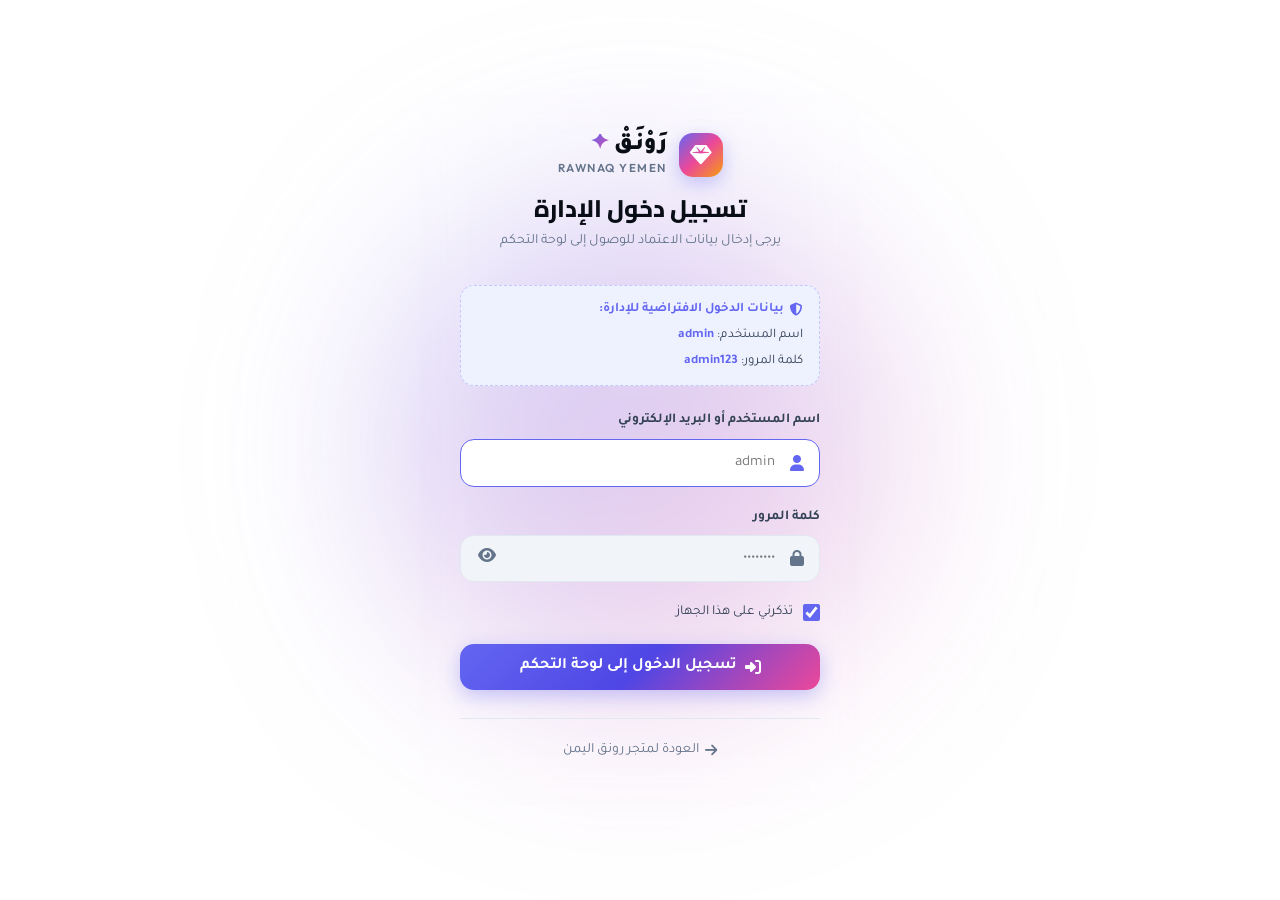
==== commit f71ed01c: "Upgrade admin.html - WhatsApp, Tracking, Invoice, UNS, Analytics" ====
--- a/admin.html
+++ b/admin.html
@@ -3,7 +3,7 @@
 <head>
     <meta charset="UTF-8">
     <meta name="viewport" content="width=device-width, initial-scale=1.0">
-    <title>لوحة تحكم الإدارة | متجر رونق اليمن</title>
+    <title>لوحة تحكم الإدارة المتقدمة | متجر رونق اليمن</title>
     
     <!-- حماية فورية: التحقق من تسجيل الدخول قبل تحميل الصفحة -->
     <script>
@@ -168,6 +168,37 @@
                         </div>
                     </div>
 
+                    <!-- المخططات البيانية التفاعلية -->
+                    <div class="analytics-grid">
+                        
+                        <!-- مخطط المبيعات الأسبوعي -->
+                        <div class="chart-card">
+                            <div class="chart-header">
+                                <h3 style="font-size: 1.05rem; display: flex; align-items: center; gap: 0.5rem;">
+                                    <i class="fa-solid fa-chart-simple" style="color: var(--brand-primary);"></i> مؤشر المبيعات خلال أيام الأسبوع
+                                </h3>
+                                <span style="font-size: 0.78rem; color: var(--brand-success); font-weight: 700; background: rgba(16,185,129,0.1); padding: 0.2rem 0.6rem; border-radius: var(--radius-full);">+28% نمو نشط</span>
+                            </div>
+                            <div class="chart-bars-container" id="analyticsWeeklyBars">
+                                <!-- يتم حقن الأعمدة التفاعلية -->
+                            </div>
+                        </div>
+
+                        <!-- توزيع الطلبات حسب المحافظات -->
+                        <div class="chart-card">
+                            <div class="chart-header">
+                                <h3 style="font-size: 1.05rem; display: flex; align-items: center; gap: 0.5rem;">
+                                    <i class="fa-solid fa-map-location-dot" style="color: var(--brand-secondary);"></i> توزيع الطلبات حسب المحافظة
+                                </h3>
+                                <span style="font-size: 0.78rem; color: var(--text-muted);">كافة المحافظات</span>
+                            </div>
+                            <div class="chart-city-list" id="analyticsCityList">
+                                <!-- يتم حقن أشرطة التقدم حسب المحافظات -->
+                            </div>
+                        </div>
+
+                    </div>
+
                     <!-- نظرة سريعة على أحدث المنتجات -->
                     <div class="table-card">
                         <div class="table-toolbar">
@@ -222,9 +253,14 @@
                                 </select>
                             </div>
 
-                            <button class="btn-primary" onclick="openAddProductModal()">
-                                <i class="fa-solid fa-plus"></i> إضافة منتج جديد
-                            </button>
+                            <div style="display: flex; gap: 0.75rem;">
+                                <button class="btn-outline" style="border-color: var(--border-color); font-size: 0.85rem; padding: 0.5rem 1rem;" onclick="exportProductsCSV()" title="تصدير إلى Excel / CSV">
+                                    <i class="fa-solid fa-file-excel" style="color: var(--brand-success);"></i> تصدير المنتجات (CSV)
+                                </button>
+                                <button class="btn-primary" onclick="openAddProductModal()">
+                                    <i class="fa-solid fa-plus"></i> إضافة منتج جديد
+                                </button>
+                            </div>
 
                         </div>
 
@@ -258,6 +294,10 @@
                     <div class="table-card">
                         <div class="table-toolbar">
                             <h3><i class="fa-solid fa-receipt" style="color: var(--brand-primary);"></i> سجل طلبات المحافظات اليمنية</h3>
+                            
+                            <button class="btn-outline" style="border-color: var(--border-color); font-size: 0.85rem; padding: 0.5rem 1rem;" onclick="exportOrdersCSV()" title="تصدير سجل الطلبات">
+                                <i class="fa-solid fa-file-excel" style="color: var(--brand-success);"></i> تصدير الطلبات إلى Excel (CSV)
+                            </button>
                         </div>
 
                         <div class="table-responsive">
@@ -270,7 +310,7 @@
                                         <th>عدد المنتجات</th>
                                         <th>الإجمالي (ر.ي)</th>
                                         <th>حالة الطلب</th>
-                                        <th>التفاصيل</th>
+                                        <th>الإجراءات</th>
                                     </tr>
                                 </thead>
                                 <tbody id="adminOrdersTableBody">
@@ -362,7 +402,7 @@
 
                                 <div class="form-group">
                                     <label class="form-label" for="newAdminPassword">كلمة المرور الجديدة *</label>
-                                    <input type="password" id="newAdminPassword" class="form-input" placeholder="أدخل كلمة المرور الجديدة (6 أحرف على الأقل)" minlength="4" required>
+                                    <input type="password" id="newAdminPassword" class="form-input" placeholder="أدخل كلمة المرور الجديدة (4 أحرف على الأقل)" minlength="4" required>
                                 </div>
 
                                 <div class="form-group">
@@ -549,7 +589,7 @@
          نافذة تفاصيل الطلب (Order Details Modal)
          ========================================== -->
     <div class="modal-overlay" id="orderDetailsModalOverlay" onclick="if(event.target === this) closeOrderDetailsModal()">
-        <div class="admin-modal" style="max-width: 600px;">
+        <div class="admin-modal" style="max-width: 650px;">
             <button class="modal-close-btn" onclick="closeOrderDetailsModal()">
                 <i class="fa-solid fa-xmark"></i>
             </button>
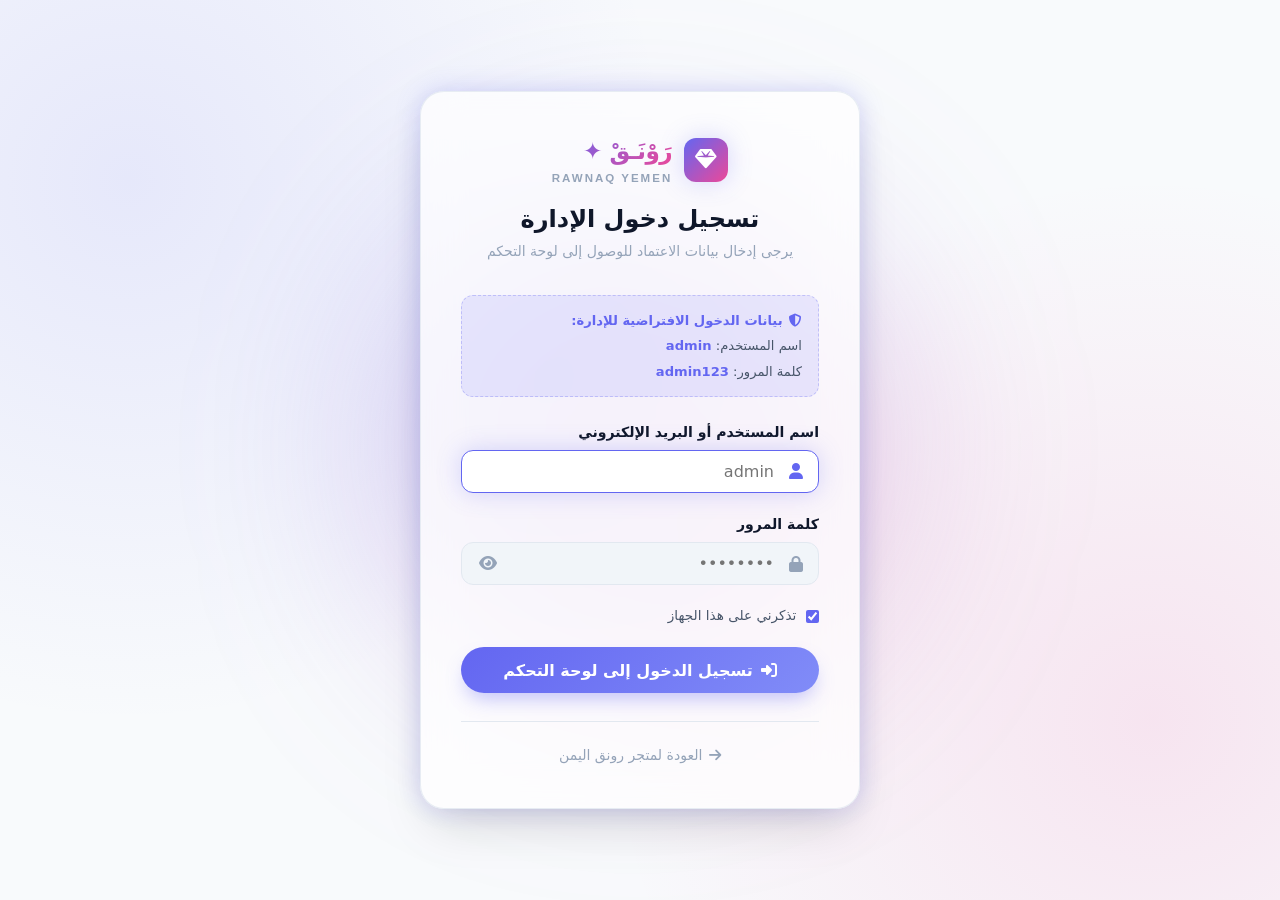
==== commit 6e7dc02a: "Update admin.html - Remove admin link from storefront & add dynamic WhatsApp settings" ====
--- a/admin.html
+++ b/admin.html
@@ -373,25 +373,84 @@
                 </div>
 
                 <!-- ==========================================
-                     القسم 5: إعدادات الأمان وتغيير كلمة المرور (Settings Tab)
+                     القسم 5: إعدادات المتجر والتواصل والأمان (Settings Tab)
                      ========================================== -->
                 <div id="tab-settings" class="tab-content">
                     
-                    <div style="max-width: 600px; margin: 0 auto;">
+                    <div style="display: grid; grid-template-columns: 1.1fr 0.9fr; gap: 2rem;">
+                        
+                        <!-- إعدادات رقم الواتساب والتواصل الرسمي للمتجر -->
                         <div class="table-card" style="padding: 2rem;">
+                            <div style="display: flex; align-items: center; gap: 0.75rem; margin-bottom: 1.5rem; border-bottom: 1px solid var(--border-color); padding-bottom: 1rem;">
+                                <div style="width: 44px; height: 44px; border-radius: var(--radius-md); background: rgba(37, 211, 102, 0.15); color: #25d366; display: flex; align-items: center; justify-content: center; font-size: 1.4rem;">
+                                    <i class="fa-brands fa-whatsapp"></i>
+                                </div>
+                                <div>
+                                    <h3 style="font-size: 1.25rem;">إعدادات الواتساب والتواصل مع العملاء</h3>
+                                    <p style="font-size: 0.85rem; color: var(--text-muted);">تحرير الرقم الذي يستقبل طلبات واستفسارات العملاء في اليمن</p>
+                                </div>
+                            </div>
+
+                            <form id="storeSettingsForm" onsubmit="handleSaveStoreSettings(event)">
+                                <div class="form-group">
+                                    <label class="form-label" for="settingWhatsappNumber">
+                                        <i class="fa-brands fa-whatsapp" style="color: #25d366;"></i> رقم الواتساب لطلبات العملاء (مع مفتاح اليمن 967) *
+                                    </label>
+                                    <input type="text" id="settingWhatsappNumber" class="form-input" style="direction: ltr; text-align: right;" placeholder="مثال: 967777123456 أو 777123456" required>
+                                    <small style="font-size: 0.75rem; color: var(--text-muted);">هذا هو الرقم الذي سيتم تحويل العميل إليه عند النقر على "طلب بالواتساب" أو الزر العائم.</small>
+                                </div>
+
+                                <div class="form-group">
+                                    <label class="form-label" for="settingSupportPhone">رقم هاتف الاتصال المباشر لخدمة العملاء</label>
+                                    <input type="text" id="settingSupportPhone" class="form-input" style="direction: ltr; text-align: right;" placeholder="+967 777 123 456">
+                                </div>
+
+                                <div style="border-top: 1px dashed var(--border-color); padding-top: 1rem; margin-top: 1rem; margin-bottom: 1rem;">
+                                    <h4 style="font-size: 0.95rem; margin-bottom: 0.75rem; color: var(--brand-primary);"><i class="fa-solid fa-money-bill-transfer"></i> بيانات استلام حوالة الشبكة الموحدة (UNS):</h4>
+                                    
+                                    <div class="form-group">
+                                        <label class="form-label" for="settingUnsBeneficiaryName">اسم المستلم المعتمد للحوالة</label>
+                                        <input type="text" id="settingUnsBeneficiaryName" class="form-input" placeholder="متجر رونق اليمن المعتمد">
+                                    </div>
+
+                                    <div style="display: grid; grid-template-columns: 1fr 1fr; gap: 1rem;">
+                                        <div class="form-group">
+                                            <label class="form-label" for="settingUnsPhone">رقم هاتف المستلم</label>
+                                            <input type="text" id="settingUnsPhone" class="form-input" style="direction: ltr; text-align: right;" placeholder="777123456">
+                                        </div>
+                                        <div class="form-group">
+                                            <label class="form-label" for="settingUnsAccount">رقم الحساب / المحفظة</label>
+                                            <input type="text" id="settingUnsAccount" class="form-input" style="direction: ltr; text-align: right;" placeholder="55443322">
+                                        </div>
+                                    </div>
+                                </div>
+
+                                <div class="form-group">
+                                    <label class="form-label" for="settingFreeShippingThreshold">قيمة الحد الأدنى للشحن المجاني (ر.ي)</label>
+                                    <input type="number" id="settingFreeShippingThreshold" class="form-input" placeholder="100000">
+                                </div>
+
+                                <button type="submit" class="btn-primary" style="width: 100%; padding: 0.85rem;">
+                                    <i class="fa-solid fa-floppy-disk"></i> حفظ وتحديث إعدادات التواصل فورياً
+                                </button>
+                            </form>
+                        </div>
+
+                        <!-- إعدادات الأمان وتغيير كلمة المرور -->
+                        <div class="table-card" style="padding: 2rem; height: fit-content;">
                             <div style="display: flex; align-items: center; gap: 0.75rem; margin-bottom: 1.5rem; border-bottom: 1px solid var(--border-color); padding-bottom: 1rem;">
                                 <div style="width: 44px; height: 44px; border-radius: var(--radius-md); background: var(--brand-primary-light); color: var(--brand-primary); display: flex; align-items: center; justify-content: center; font-size: 1.3rem;">
                                     <i class="fa-solid fa-user-shield"></i>
                                 </div>
                                 <div>
-                                    <h3 style="font-size: 1.25rem;">إعدادات الأمان وبيانات الدخول</h3>
-                                    <p style="font-size: 0.85rem; color: var(--text-muted);">يمكنك تحديث اسم المستخدم وكلمة المرور الخاصة بلوحة التحكم من هنا</p>
+                                    <h3 style="font-size: 1.25rem;">بيانات دخول المدير</h3>
+                                    <p style="font-size: 0.85rem; color: var(--text-muted);">تحديث اسم المستخدم وكلمة المرور</p>
                                 </div>
                             </div>
 
                             <form id="changeCredentialsForm" onsubmit="handleChangeCredentials(event)">
                                 <div class="form-group">
-                                    <label class="form-label" for="currentAdminUsername">اسم المستخدم الحالي / الجديد</label>
+                                    <label class="form-label" for="currentAdminUsername">اسم المستخدم</label>
                                     <input type="text" id="currentAdminUsername" class="form-input" required>
                                 </div>
 
@@ -402,19 +461,20 @@
 
                                 <div class="form-group">
                                     <label class="form-label" for="newAdminPassword">كلمة المرور الجديدة *</label>
-                                    <input type="password" id="newAdminPassword" class="form-input" placeholder="أدخل كلمة المرور الجديدة (4 أحرف على الأقل)" minlength="4" required>
+                                    <input type="password" id="newAdminPassword" class="form-input" placeholder="كلمة المرور الجديدة (4 أحرف+)" minlength="4" required>
                                 </div>
 
                                 <div class="form-group">
                                     <label class="form-label" for="confirmNewAdminPassword">تأكيد كلمة المرور الجديدة *</label>
-                                    <input type="password" id="confirmNewAdminPassword" class="form-input" placeholder="أعد إدخال كلمة المرور الجديدة" minlength="4" required>
-                                </div>
-
-                                <button type="submit" class="btn-primary" style="width: 100%; margin-top: 1rem; padding: 0.85rem;">
-                                    <i class="fa-solid fa-shield-check"></i> حفظ بيانات الدخول الجديدة
+                                    <input type="password" id="confirmNewAdminPassword" class="form-input" placeholder="تأكيد كلمة المرور" minlength="4" required>
+                                </div>
+
+                                <button type="submit" class="btn-primary" style="width: 100%; margin-top: 0.5rem; padding: 0.85rem; background: linear-gradient(135deg, var(--brand-secondary), #f43f5e);">
+                                    <i class="fa-solid fa-shield-check"></i> حفظ بيانات الدخول
                                 </button>
                             </form>
                         </div>
+
                     </div>
 
                 </div>
--- a/css/style.css
+++ b/css/style.css
@@ -1,101 +1,92 @@
 /* ==========================================================================
-   متجر رونق الفاخر | RAWNAQ LUXURY STORE - نظام التصميم العصري والحديث
+   نظام تصميم متجر رونق اليمن الفاخر (Rawnaq Yemen Luxury Design System)
+   أحدث معايير التجارة الإلكترونية العالمية (Glassmorphism + Dark Mode + Ultra Responsive)
    ========================================================================== */
 
-@import url('https://fonts.googleapis.com/css2?family=Cairo:wght@300;400;500;600;700;800;900&family=Outfit:wght@400;600;700;800&family=Tajawal:wght@300;400;500;700;800;900&display=swap');
-
+/* --------------------------------------------------------------------------
+   1. متغيرات الألوان والسمات (CSS Design Tokens)
+   -------------------------------------------------------------------------- */
 :root {
-    /* لوحة الألوان الحديثة والعصرية - الوضع النهاري (Light Theme) */
-    --bg-primary: #f8fafc;
+    /* التدرجات والألوان الأساسية */
+    --brand-primary: #6366f1;         /* نيلي كهربائي فاخر */
+    --brand-primary-hover: #4f46e5;
+    --brand-primary-light: rgba(99, 102, 241, 0.12);
+    --brand-secondary: #ec4899;       /* وردي ياقوتي مميز */
+    --brand-secondary-hover: #db2777;
+    --brand-secondary-light: rgba(236, 72, 153, 0.12);
+    --brand-accent: #f59e0b;          /* ذهبي عنبري ملكي */
+    --brand-accent-light: rgba(245, 158, 11, 0.15);
+    --brand-success: #10b981;         /* أخضر زمردي */
+    --brand-whatsapp: #25d366;        /* أخضر واتساب */
+
+    /* الألوان الخلفية والأسطح الزجاجية (Light Mode) */
+    --bg-main: #f8fafc;
     --bg-surface: #ffffff;
-    --bg-surface-elevated: #ffffff;
     --bg-secondary: #f1f5f9;
-    --bg-tertiary: #e2e8f0;
-    
-    --text-primary: #090d16;
-    --text-secondary: #334155;
-    --text-muted: #64748b;
+    --bg-card: rgba(255, 255, 255, 0.88);
+    --bg-glass: rgba(255, 255, 255, 0.75);
+    --bg-header: rgba(255, 255, 255, 0.92);
+
+    /* ألوان النصوص */
+    --text-primary: #0f172a;
+    --text-secondary: #475569;
+    --text-muted: #94a3b8;
     --text-inverse: #ffffff;
-    
-    /* ألوان رونق الحديثة */
-    --brand-primary: #6366f1;          /* نيلي كهربائي حديث (Electric Indigo) */
-    --brand-primary-hover: #4f46e5;
-    --brand-primary-light: #eef2ff;
-    --brand-primary-glow: rgba(99, 102, 241, 0.3);
-    
-    --brand-accent: #f59e0b;           /* ذهبي عنبري فاخر */
-    --brand-accent-hover: #d97706;
-    --brand-accent-light: #fef3c7;
-    --brand-accent-glow: rgba(245, 158, 11, 0.3);
-    
-    --brand-secondary: #10b981;        /* زمردي ناصع */
-    --brand-secondary-light: #d1fae5;
-    
-    --accent-rose: #f43f5e;            /* وردي ياقوتي */
-    --accent-rose-light: #ffe4e6;
-    
+
+    /* الحدود والظلال */
     --border-color: #e2e8f0;
-    --border-color-subtle: #f1f5f9;
-    
-    --shadow-sm: 0 1px 3px 0 rgba(0, 0, 0, 0.05);
-    --shadow-md: 0 4px 12px -2px rgba(0, 0, 0, 0.07), 0 2px 6px -2px rgba(0, 0, 0, 0.04);
-    --shadow-lg: 0 12px 24px -4px rgba(0, 0, 0, 0.08), 0 6px 12px -4px rgba(0, 0, 0, 0.04);
-    --shadow-xl: 0 24px 38px -6px rgba(0, 0, 0, 0.12), 0 12px 18px -6px rgba(0, 0, 0, 0.08);
-    --shadow-glow: 0 15px 30px -5px rgba(99, 102, 241, 0.25);
-    
+    --border-glass: rgba(226, 232, 240, 0.8);
+    --shadow-sm: 0 1px 2px 0 rgba(0, 0, 0, 0.05);
+    --shadow-md: 0 4px 6px -1px rgba(0, 0, 0, 0.07), 0 2px 4px -2px rgba(0, 0, 0, 0.05);
+    --shadow-lg: 0 10px 15px -3px rgba(0, 0, 0, 0.08), 0 4px 6px -4px rgba(0, 0, 0, 0.04);
+    --shadow-xl: 0 20px 25px -5px rgba(0, 0, 0, 0.1), 0 8px 10px -6px rgba(0, 0, 0, 0.05);
+    --glow-primary: 0 0 25px rgba(99, 102, 241, 0.25);
+    --glow-secondary: 0 0 25px rgba(236, 72, 153, 0.25);
+    --glow-gold: 0 0 25px rgba(245, 158, 11, 0.3);
+
+    /* نصف القطر والانتقالات */
     --radius-sm: 8px;
-    --radius-md: 14px;
-    --radius-lg: 20px;
-    --radius-xl: 28px;
+    --radius-md: 12px;
+    --radius-lg: 18px;
+    --radius-xl: 24px;
     --radius-full: 9999px;
-    
-    --transition-fast: 0.15s ease;
-    --transition-normal: 0.25s cubic-bezier(0.4, 0, 0.2, 1);
-    --transition-smooth: 0.4s cubic-bezier(0.16, 1, 0.3, 1);
-
-    --font-heading: 'Cairo', sans-serif;
-    --font-body: 'Tajawal', sans-serif;
+    --transition: all 0.3s cubic-bezier(0.4, 0, 0.2, 1);
+    --transition-bounce: all 0.4s cubic-bezier(0.175, 0.885, 0.32, 1.275);
+
+    /* الخطوط */
+    --font-heading: 'Cairo', system-ui, -apple-system, sans-serif;
+    --font-body: 'Tajawal', system-ui, -apple-system, sans-serif;
     --font-en: 'Outfit', sans-serif;
-    
-    --header-height: 82px;
-}
-
-/* الوضع الليلي العصري الفاخر (Dark Obsidian Theme) */
+}
+
+/* الوضع الليلي الفاخر (Obsidian Midnight Dark Mode) */
 [data-theme="dark"] {
-    --bg-primary: #060913;
-    --bg-surface: #0d1222;
-    --bg-surface-elevated: #131b31;
-    --bg-secondary: #172038;
-    --bg-tertiary: #222e4d;
-    
+    --bg-main: #060913;
+    --bg-surface: #0f172a;
+    --bg-secondary: #1e293b;
+    --bg-card: rgba(15, 23, 42, 0.85);
+    --bg-glass: rgba(15, 23, 42, 0.75);
+    --bg-header: rgba(6, 9, 19, 0.92);
+
     --text-primary: #f8fafc;
     --text-secondary: #cbd5e1;
     --text-muted: #64748b;
-    --text-inverse: #060913;
-    
-    --brand-primary: #818cf8;
-    --brand-primary-hover: #a5b4fc;
-    --brand-primary-light: rgba(129, 140, 248, 0.15);
-    --brand-primary-glow: rgba(129, 140, 248, 0.35);
-    
-    --brand-accent: #fbbf24;
-    --brand-accent-hover: #fcd34d;
-    --brand-accent-light: rgba(251, 191, 36, 0.15);
-    --brand-accent-glow: rgba(251, 191, 36, 0.3);
-    
+    --text-inverse: #0f172a;
+
     --border-color: #1e293b;
-    --border-color-subtle: #141c2e;
-    
-    --shadow-sm: 0 1px 3px 0 rgba(0, 0, 0, 0.4);
-    --shadow-md: 0 6px 14px -2px rgba(0, 0, 0, 0.5);
-    --shadow-lg: 0 14px 28px -4px rgba(0, 0, 0, 0.6);
-    --shadow-xl: 0 24px 40px -6px rgba(0, 0, 0, 0.7);
-    --shadow-glow: 0 15px 35px -5px rgba(129, 140, 248, 0.2);
-}
-
-/* ==========================================================================
-   إعادة الضبط والأنماط الأساسية
-   ========================================================================== */
+    --border-glass: rgba(255, 255, 255, 0.08);
+    --shadow-sm: 0 1px 2px 0 rgba(0, 0, 0, 0.5);
+    --shadow-md: 0 4px 6px -1px rgba(0, 0, 0, 0.6);
+    --shadow-lg: 0 10px 15px -3px rgba(0, 0, 0, 0.7);
+    --shadow-xl: 0 20px 25px -5px rgba(0, 0, 0, 0.8);
+    --glow-primary: 0 0 30px rgba(99, 102, 241, 0.4);
+    --glow-secondary: 0 0 30px rgba(236, 72, 153, 0.35);
+}
+
+/* --------------------------------------------------------------------------
+   2. إعادة التعيين والأنماط العامة (Base Styles)
+   -------------------------------------------------------------------------- */
+@import url('https://fonts.googleapis.com/css2?family=Cairo:wght@400;600;700;800;900&family=Outfit:wght@400;600;700;800&family=Tajawal:wght@400;500;700;800&display=swap');
 
 *, *::before, *::after {
     box-sizing: border-box;
@@ -109,19 +100,18 @@
 }
 
 body {
-    direction: rtl;
-    text-align: right;
     font-family: var(--font-body);
-    background-color: var(--bg-primary);
+    background-color: var(--bg-main);
     color: var(--text-primary);
     line-height: 1.6;
     overflow-x: hidden;
-    transition: background-color var(--transition-normal), color var(--transition-normal);
+    transition: background-color 0.3s ease, color 0.3s ease;
+    -webkit-font-smoothing: antialiased;
 }
 
 h1, h2, h3, h4, h5, h6 {
     font-family: var(--font-heading);
-    font-weight: 700;
+    font-weight: 800;
     line-height: 1.3;
     color: var(--text-primary);
 }
@@ -129,15 +119,11 @@
 a {
     color: inherit;
     text-decoration: none;
-    transition: color var(--transition-fast);
-}
-
-button {
-    font-family: inherit;
-    cursor: pointer;
-    border: none;
-    outline: none;
-    background: none;
+    transition: var(--transition);
+}
+
+ul {
+    list-style: none;
 }
 
 img {
@@ -146,27 +132,98 @@
     display: block;
 }
 
-input, select, textarea {
+button, input, select, textarea {
     font-family: inherit;
-    font-size: 0.95rem;
+    font-size: inherit;
+    outline: none;
+}
+
+.container {
+    width: 100%;
+    max-width: 1280px;
+    margin: 0 auto;
+    padding: 0 1.25rem;
+}
+
+/* --------------------------------------------------------------------------
+   3. الأزرار والمكونات العامة (Buttons & Utilities)
+   -------------------------------------------------------------------------- */
+.btn-primary {
+    display: inline-flex;
+    align-items: center;
+    justify-content: center;
+    gap: 0.5rem;
+    background: linear-gradient(135deg, var(--brand-primary), #818cf8);
+    color: #ffffff;
+    padding: 0.75rem 1.5rem;
+    border-radius: var(--radius-full);
+    font-weight: 700;
+    border: none;
+    cursor: pointer;
+    box-shadow: 0 10px 20px -5px rgba(99, 102, 241, 0.4);
+    transition: var(--transition-bounce);
+    text-decoration: none;
+}
+
+.btn-primary:hover {
+    transform: translateY(-3px) scale(1.02);
+    box-shadow: 0 15px 25px -5px rgba(99, 102, 241, 0.5);
+    background: linear-gradient(135deg, var(--brand-primary-hover), var(--brand-primary));
+}
+
+.btn-outline {
+    display: inline-flex;
+    align-items: center;
+    justify-content: center;
+    gap: 0.5rem;
+    background: transparent;
     color: var(--text-primary);
-}
-
-.container {
-    max-width: 1300px;
-    margin: 0 auto;
-    padding: 0 1.5rem;
-}
-
-/* ==========================================================================
-   الشريط الإعلاني العلوي (Announcement Bar)
-   ========================================================================== */
-
+    padding: 0.75rem 1.5rem;
+    border-radius: var(--radius-full);
+    font-weight: 700;
+    border: 1.5px solid var(--border-color);
+    cursor: pointer;
+    transition: var(--transition);
+    text-decoration: none;
+}
+
+.btn-outline:hover {
+    border-color: var(--brand-primary);
+    color: var(--brand-primary);
+    background: var(--brand-primary-light);
+    transform: translateY(-2px);
+}
+
+.btn-whatsapp-direct {
+    display: inline-flex;
+    align-items: center;
+    justify-content: center;
+    gap: 0.45rem;
+    background: linear-gradient(135deg, #25d366, #128c7e);
+    color: #ffffff !important;
+    padding: 0.6rem 1rem;
+    border-radius: var(--radius-md);
+    font-weight: 700;
+    font-size: 0.85rem;
+    border: none;
+    cursor: pointer;
+    transition: var(--transition);
+    box-shadow: 0 4px 12px rgba(37, 211, 102, 0.3);
+}
+
+.btn-whatsapp-direct:hover {
+    transform: translateY(-2px);
+    box-shadow: 0 8px 18px rgba(37, 211, 102, 0.45);
+}
+
+/* --------------------------------------------------------------------------
+   4. الشريط الإعلاني والهيدر (Header & Navigation)
+   -------------------------------------------------------------------------- */
 .top-bar {
-    background: linear-gradient(90deg, #312e81 0%, #1e1b4b 50%, #4338ca 100%);
-    color: #f8fafc;
-    font-size: 0.85rem;
-    padding: 0.55rem 0;
+    background: linear-gradient(90deg, #1e1b4b, #312e81, #1e1b4b);
+    color: #e0e7ff;
+    padding: 0.5rem 0;
+    font-size: 0.82rem;
     border-bottom: 1px solid rgba(255, 255, 255, 0.1);
 }
 
@@ -174,94 +231,75 @@
     display: flex;
     justify-content: space-between;
     align-items: center;
+    flex-wrap: wrap;
+    gap: 0.5rem;
 }
 
 .announcement-text {
     display: flex;
     align-items: center;
-    gap: 0.5rem;
-    font-weight: 500;
+    gap: 0.6rem;
 }
 
 .announcement-badge {
-    background: linear-gradient(135deg, var(--brand-accent) 0%, #f97316 100%);
-    color: #000;
-    padding: 0.15rem 0.65rem;
+    background: linear-gradient(135deg, var(--brand-secondary), #f43f5e);
+    color: #fff;
+    padding: 0.15rem 0.6rem;
     border-radius: var(--radius-full);
-    font-size: 0.75rem;
+    font-size: 0.72rem;
     font-weight: 800;
     letter-spacing: 0.5px;
+    box-shadow: 0 2px 6px rgba(236, 72, 153, 0.4);
 }
 
 .top-bar-links {
     display: flex;
     align-items: center;
-    gap: 1.5rem;
-}
-
-.top-bar-links span {
-    display: flex;
-    align-items: center;
-    gap: 0.4rem;
-    color: #cbd5e1;
-}
-
-.top-bar-links span i {
-    color: var(--brand-accent);
-}
-
-/* ==========================================================================
-   الهيدر العصري (Modern Site Header)
-   ========================================================================== */
+    gap: 1.25rem;
+}
 
 .site-header {
     position: sticky;
     top: 0;
-    z-index: 100;
-    background-color: rgba(255, 255, 255, 0.85);
+    z-index: 1000;
+    background: var(--bg-header);
     backdrop-filter: blur(16px);
     -webkit-backdrop-filter: blur(16px);
-    border-bottom: 1px solid var(--border-color);
-    box-shadow: var(--shadow-sm);
-    transition: all var(--transition-normal);
-}
-
-[data-theme="dark"] .site-header {
-    background-color: rgba(13, 18, 34, 0.85);
+    border-bottom: 1px solid var(--border-glass);
+    transition: var(--transition);
 }
 
 .header-inner {
-    height: var(--header-height);
     display: flex;
     align-items: center;
     justify-content: space-between;
-    gap: 2rem;
-}
-
-/* شعار متجر رونق */
+    padding: 0.85rem 0;
+    gap: 1.5rem;
+}
+
 .logo {
     display: flex;
     align-items: center;
-    gap: 0.85rem;
+    gap: 0.75rem;
     text-decoration: none;
 }
 
 .logo-icon {
-    width: 46px;
-    height: 46px;
-    background: linear-gradient(135deg, #6366f1 0%, #ec4899 50%, #f59e0b 100%);
-    color: white;
+    width: 44px;
+    height: 44px;
     border-radius: var(--radius-md);
+    background: linear-gradient(135deg, var(--brand-primary), var(--brand-secondary));
+    color: #ffffff;
     display: flex;
     align-items: center;
     justify-content: center;
-    font-size: 1.4rem;
-    box-shadow: 0 6px 18px rgba(99, 102, 241, 0.35);
-    transition: transform var(--transition-fast);
+    font-size: 1.35rem;
+    box-shadow: var(--glow-primary);
+    transition: var(--transition-bounce);
 }
 
 .logo:hover .logo-icon {
-    transform: rotate(6deg) scale(1.05);
+    transform: rotate(-10deg) scale(1.08);
 }
 
 .logo-text {
@@ -270,28 +308,23 @@
 }
 
 .logo-title {
-    font-size: 1.6rem;
+    font-size: 1.5rem;
     font-weight: 900;
-    color: var(--text-primary);
-    line-height: 1.1;
+    font-family: var(--font-heading);
     letter-spacing: -0.5px;
-}
-
-.logo-title span {
-    background: linear-gradient(135deg, var(--brand-primary) 0%, #ec4899 100%);
+    background: linear-gradient(135deg, var(--brand-primary), var(--brand-secondary));
     -webkit-background-clip: text;
     -webkit-text-fill-color: transparent;
 }
 
 .logo-subtitle {
-    font-size: 0.75rem;
+    font-size: 0.7rem;
+    font-family: var(--font-en);
+    font-weight: 700;
+    letter-spacing: 2px;
     color: var(--text-muted);
-    font-weight: 600;
-    letter-spacing: 1.5px;
-    font-family: var(--font-en);
-}
-
-/* شريط البحث المباشر */
+}
+
 .search-wrapper {
     flex: 1;
     max-width: 520px;
@@ -301,402 +334,297 @@
 .search-bar {
     display: flex;
     align-items: center;
-    background-color: var(--bg-secondary);
+    background: var(--bg-secondary);
     border: 1.5px solid var(--border-color);
     border-radius: var(--radius-full);
-    padding: 0.4rem 0.6rem 0.4rem 1.25rem;
-    transition: all var(--transition-fast);
+    padding: 0.35rem 0.5rem 0.35rem 1.25rem;
+    transition: var(--transition);
 }
 
 .search-bar:focus-within {
     border-color: var(--brand-primary);
-    box-shadow: 0 0 0 4px var(--brand-primary-glow);
-    background-color: var(--bg-surface);
+    box-shadow: var(--glow-primary);
+    background: var(--bg-surface);
 }
 
 .search-icon {
     color: var(--text-muted);
-    font-size: 1rem;
-    margin-left: 0.6rem;
+    font-size: 1.1rem;
+    margin-left: 0.75rem;
 }
 
 .search-input {
     flex: 1;
+    border: none;
     background: transparent;
+    color: var(--text-primary);
+    padding: 0.35rem 0;
+}
+
+.search-btn {
+    background: var(--brand-primary);
+    color: #ffffff;
     border: none;
-    outline: none;
-    font-size: 0.95rem;
-    color: var(--text-primary);
-}
-
-.search-btn {
-    background: linear-gradient(135deg, var(--brand-primary) 0%, #4f46e5 100%);
-    color: white;
-    padding: 0.55rem 1.25rem;
+    padding: 0.45rem 1.25rem;
     border-radius: var(--radius-full);
     font-weight: 700;
-    font-size: 0.85rem;
-    box-shadow: 0 3px 10px var(--brand-primary-glow);
-    transition: all var(--transition-fast);
-}
-
-.search-btn:hover {
-    transform: translateY(-1px);
-    box-shadow: 0 5px 15px var(--brand-primary-glow);
-}
-
-/* قائمة الاقتراحات للبحث */
+    cursor: pointer;
+    transition: var(--transition);
+}
+
 .search-results-dropdown {
     position: absolute;
-    top: calc(100% + 10px);
+    top: calc(100% + 8px);
+    right: 0;
     left: 0;
-    right: 0;
-    background-color: var(--bg-surface-elevated);
+    background: var(--bg-surface);
     border: 1px solid var(--border-color);
     border-radius: var(--radius-lg);
     box-shadow: var(--shadow-xl);
     max-height: 380px;
     overflow-y: auto;
-    z-index: 1000;
+    z-index: 100;
     display: none;
 }
 
 .search-results-dropdown.active {
     display: block;
-    animation: fadeInSlide 0.2s ease-out;
 }
 
 .search-item {
     display: flex;
     align-items: center;
     gap: 1rem;
-    padding: 0.85rem 1.15rem;
-    border-bottom: 1px solid var(--border-color-subtle);
+    padding: 0.75rem 1rem;
+    border-bottom: 1px solid var(--border-color);
     cursor: pointer;
-    transition: background-color var(--transition-fast);
+    transition: var(--transition);
 }
 
 .search-item:hover {
-    background-color: var(--bg-secondary);
+    background: var(--brand-primary-light);
 }
 
 .search-item-img {
-    width: 50px;
-    height: 50px;
+    width: 45px;
+    height: 45px;
     border-radius: var(--radius-sm);
     object-fit: cover;
 }
 
-.search-item-info {
-    flex: 1;
-}
-
-.search-item-name {
-    font-weight: 700;
-    font-size: 0.9rem;
-    margin-bottom: 0.2rem;
-}
-
-.search-item-price {
-    color: var(--brand-primary);
-    font-weight: 800;
-    font-size: 0.85rem;
-}
-
-/* أزرار الهيدر */
 .header-actions {
     display: flex;
     align-items: center;
-    gap: 0.75rem;
+    gap: 0.85rem;
 }
 
 .action-btn {
     position: relative;
-    width: 44px;
-    height: 44px;
-    border-radius: var(--radius-md);
-    background-color: var(--bg-secondary);
+    width: 42px;
+    height: 42px;
+    border-radius: var(--radius-full);
+    background: var(--bg-secondary);
+    border: 1px solid var(--border-color);
     color: var(--text-primary);
     display: flex;
     align-items: center;
     justify-content: center;
-    font-size: 1.15rem;
-    transition: all var(--transition-fast);
-    border: 1px solid var(--border-color);
+    cursor: pointer;
+    font-size: 1.1rem;
+    transition: var(--transition);
 }
 
 .action-btn:hover {
-    background-color: var(--brand-primary-light);
+    border-color: var(--brand-primary);
     color: var(--brand-primary);
-    border-color: var(--brand-primary);
     transform: translateY(-2px);
+    background: var(--brand-primary-light);
 }
 
 .action-badge {
     position: absolute;
-    top: -5px;
-    right: -5px;
-    background: linear-gradient(135deg, #f43f5e 0%, #e11d48 100%);
-    color: white;
+    top: -4px;
+    left: -4px;
+    background: linear-gradient(135deg, var(--brand-secondary), #f43f5e);
+    color: #ffffff;
     font-size: 0.7rem;
     font-weight: 800;
-    min-width: 20px;
+    width: 20px;
     height: 20px;
-    border-radius: var(--radius-full);
+    border-radius: 50%;
     display: flex;
     align-items: center;
     justify-content: center;
-    padding: 0 4px;
-    border: 2px solid var(--bg-surface);
-}
-
-/* شريط التنقل السفلي */
+    box-shadow: 0 2px 6px rgba(236, 72, 153, 0.4);
+}
+
+/* شريط الأقسام السريعة */
 .nav-bar {
-    background-color: var(--bg-surface);
-    border-bottom: 1px solid var(--border-color);
-}
-
-.nav-inner {
-    display: flex;
-    align-items: center;
-    justify-content: space-between;
+    background: var(--bg-surface);
+    border-top: 1px solid var(--border-color);
+    padding: 0.4rem 0;
 }
 
 .nav-links {
     display: flex;
-    list-style: none;
-    gap: 1.75rem;
+    align-items: center;
+    gap: 1.5rem;
     overflow-x: auto;
-    padding: 0.75rem 0;
+    white-space: nowrap;
+    scrollbar-width: none;
+}
+
+.nav-links::-webkit-scrollbar {
+    display: none;
 }
 
 .nav-link {
-    font-weight: 600;
-    font-size: 0.95rem;
+    display: flex;
+    align-items: center;
+    gap: 0.4rem;
+    font-size: 0.9rem;
+    font-weight: 700;
     color: var(--text-secondary);
-    padding: 0.35rem 0.2rem;
-    position: relative;
-    white-space: nowrap;
-    display: flex;
-    align-items: center;
-    gap: 0.45rem;
+    padding: 0.35rem 0.6rem;
+    border-radius: var(--radius-sm);
+    transition: var(--transition);
 }
 
 .nav-link:hover, .nav-link.active {
     color: var(--brand-primary);
-}
-
-.nav-link.active::after {
-    content: '';
-    position: absolute;
-    bottom: -0.75rem;
-    left: 0;
-    right: 0;
-    height: 3px;
-    background: linear-gradient(90deg, var(--brand-primary) 0%, #ec4899 100%);
-    border-radius: 3px 3px 0 0;
+    background: var(--brand-primary-light);
 }
 
 .hot-deal-pill {
-    background: linear-gradient(135deg, #ef4444 0%, #f97316 100%);
-    color: white;
-    font-size: 0.75rem;
-    font-weight: 800;
-    padding: 0.15rem 0.6rem;
+    background: linear-gradient(135deg, #f43f5e, var(--brand-secondary));
+    color: #fff;
+    padding: 0.15rem 0.5rem;
     border-radius: var(--radius-full);
-    animation: pulse 2s infinite;
-}
-
-/* ==========================================================================
-   بانر متجر رونق الفاخر (Modern Hero Section)
-   ========================================================================== */
-
+    font-size: 0.72rem;
+    animation: pulseGlow 2s infinite;
+}
+
+/* --------------------------------------------------------------------------
+   5. قسم البانر الترويجي الفاخر (Hero Section)
+   -------------------------------------------------------------------------- */
 .hero-section {
-    padding: 2.25rem 0 3.5rem;
+    padding: 2rem 0;
+}
+
+.hero-card {
+    background: linear-gradient(135deg, rgba(30, 27, 75, 0.95), rgba(76, 29, 149, 0.9)),
+                url('https://images.unsplash.com/photo-1550745165-9bc0b252726f?auto=format&fit=crop&w=1600&q=80') center/cover;
+    border-radius: var(--radius-xl);
+    padding: 3.5rem 3rem;
+    color: #ffffff;
+    display: grid;
+    grid-template-columns: 1.2fr 0.8fr;
+    align-items: center;
+    gap: 2.5rem;
     position: relative;
     overflow: hidden;
-}
-
-.hero-card {
-    background: linear-gradient(135deg, #090d1a 0%, #1e1b4b 45%, #2e1065 100%);
-    border-radius: var(--radius-xl);
-    padding: 4rem 3.5rem;
-    color: white;
-    position: relative;
-    overflow: hidden;
-    box-shadow: var(--shadow-xl);
-    display: grid;
-    grid-template-columns: 1.25fr 0.75fr;
-    align-items: center;
-    gap: 3rem;
-    border: 1px solid rgba(255, 255, 255, 0.1);
-}
-
-.hero-card::before {
-    content: '';
-    position: absolute;
-    top: -40%;
-    right: -20%;
-    width: 550px;
-    height: 550px;
-    background: radial-gradient(circle, rgba(99, 102, 241, 0.3) 0%, rgba(236, 72, 153, 0.2) 50%, transparent 70%);
-    filter: blur(50px);
-    pointer-events: none;
+    box-shadow: 0 25px 50px -12px rgba(15, 23, 42, 0.25), var(--glow-primary);
 }
 
 .hero-badge {
     display: inline-flex;
     align-items: center;
     gap: 0.5rem;
-    background: rgba(255, 255, 255, 0.1);
-    backdrop-filter: blur(8px);
-    border: 1px solid rgba(255, 255, 255, 0.2);
-    color: #fef08a;
-    padding: 0.45rem 1.15rem;
+    background: rgba(255, 255, 255, 0.15);
+    backdrop-filter: blur(10px);
+    padding: 0.4rem 1rem;
     border-radius: var(--radius-full);
     font-size: 0.85rem;
     font-weight: 700;
-    margin-bottom: 1.5rem;
+    color: #fbcfe8;
+    margin-bottom: 1.25rem;
+    border: 1px solid rgba(255, 255, 255, 0.2);
 }
 
 .hero-title {
-    font-size: 3rem;
+    font-size: 2.8rem;
     font-weight: 900;
+    color: #ffffff;
+    margin-bottom: 1rem;
     line-height: 1.2;
-    margin-bottom: 1.2rem;
-    color: #ffffff;
 }
 
 .hero-title span {
-    background: linear-gradient(135deg, #818cf8 0%, #f472b6 50%, #fbbf24 100%);
+    background: linear-gradient(135deg, #f472b6, #fbbf24);
     -webkit-background-clip: text;
     -webkit-text-fill-color: transparent;
 }
 
 .hero-desc {
-    font-size: 1.15rem;
-    color: #cbd5e1;
-    margin-bottom: 2.25rem;
-    line-height: 1.75;
-    max-width: 540px;
+    font-size: 1.1rem;
+    color: #e2e8f0;
+    margin-bottom: 2rem;
+    line-height: 1.7;
 }
 
 .hero-actions {
     display: flex;
     align-items: center;
-    gap: 1.25rem;
+    gap: 1rem;
     flex-wrap: wrap;
-}
-
-.btn-primary {
-    background: linear-gradient(135deg, var(--brand-primary) 0%, #4f46e5 50%, #ec4899 100%);
-    color: white;
-    font-weight: 700;
-    padding: 0.95rem 2rem;
-    border-radius: var(--radius-md);
-    font-size: 1.05rem;
-    display: inline-flex;
-    align-items: center;
-    gap: 0.65rem;
-    box-shadow: 0 6px 20px rgba(99, 102, 241, 0.35);
-    transition: all var(--transition-normal);
-}
-
-.btn-primary:hover {
-    transform: translateY(-3px);
-    box-shadow: 0 10px 30px rgba(99, 102, 241, 0.45);
-    color: white;
-}
-
-.btn-outline {
-    border: 1.5px solid rgba(255, 255, 255, 0.3);
-    color: white;
-    font-weight: 700;
-    padding: 0.95rem 1.75rem;
-    border-radius: var(--radius-md);
-    font-size: 1.05rem;
-    display: inline-flex;
-    align-items: center;
-    gap: 0.65rem;
-    transition: all var(--transition-fast);
-    background: rgba(255, 255, 255, 0.08);
-    backdrop-filter: blur(10px);
-}
-
-.btn-outline:hover {
-    background: rgba(255, 255, 255, 0.2);
-    border-color: white;
 }
 
 .hero-image-box {
     position: relative;
     display: flex;
     justify-content: center;
-    align-items: center;
 }
 
 .hero-product-img {
-    width: 100%;
-    max-width: 390px;
-    height: 390px;
-    object-fit: cover;
-    border-radius: var(--radius-xl);
-    box-shadow: 0 25px 50px rgba(0, 0, 0, 0.5);
-    transform: rotate(-3deg);
-    transition: transform var(--transition-smooth);
-    border: 4px solid rgba(255, 255, 255, 0.15);
-}
-
-.hero-product-img:hover {
-    transform: rotate(0deg) scale(1.04);
+    max-height: 380px;
+    object-fit: contain;
+    filter: drop-shadow(0 20px 30px rgba(0, 0, 0, 0.5));
+    animation: floatImg 5s ease-in-out infinite alternate;
+}
+
+@keyframes floatImg {
+    0% { transform: translateY(0px) rotate(0deg); }
+    100% { transform: translateY(-15px) rotate(2deg); }
 }
 
 .hero-floating-badge {
     position: absolute;
-    bottom: -15px;
-    right: 15px;
-    background: rgba(13, 18, 34, 0.92);
-    backdrop-filter: blur(14px);
-    border: 1px solid rgba(255, 255, 255, 0.2);
-    padding: 0.85rem 1.35rem;
+    bottom: 20px;
+    right: -10px;
+    background: rgba(15, 23, 42, 0.88);
+    backdrop-filter: blur(12px);
+    border: 1px solid rgba(255, 255, 255, 0.15);
+    padding: 0.75rem 1.25rem;
     border-radius: var(--radius-lg);
-    display: flex;
-    align-items: center;
-    gap: 0.85rem;
     box-shadow: var(--shadow-xl);
-    animation: floatBadge 3s ease-in-out infinite alternate;
-}
-
-.hero-floating-badge .price-tag {
-    color: #fbbf24;
-    font-weight: 900;
-    font-size: 1.25rem;
-}
-
-/* ==========================================================================
-   شريط مميزات وثقة المتجر (Trust Features Bar)
-   ========================================================================== */
-
+    display: flex;
+    align-items: center;
+    gap: 0.75rem;
+}
+
+/* --------------------------------------------------------------------------
+   6. شريط الثقة والمميزات (Trust Features)
+   -------------------------------------------------------------------------- */
 .trust-features {
-    padding: 1.5rem 0 3.5rem;
+    padding: 1rem 0 2.5rem;
 }
 
 .features-grid {
     display: grid;
-    grid-template-columns: repeat(4, 1fr);
-    gap: 1.5rem;
+    grid-template-columns: repeat(auto-fit, minmax(240px, 1fr));
+    gap: 1.25rem;
 }
 
 .feature-box {
-    background-color: var(--bg-surface);
-    border: 1px solid var(--border-color);
-    padding: 1.6rem;
+    background: var(--bg-card);
+    backdrop-filter: blur(12px);
+    border: 1px solid var(--border-glass);
     border-radius: var(--radius-lg);
-    display: flex;
-    align-items: center;
-    gap: 1.25rem;
-    box-shadow: var(--shadow-sm);
-    transition: all var(--transition-normal);
+    padding: 1.25rem;
+    display: flex;
+    align-items: center;
+    gap: 1rem;
+    transition: var(--transition);
 }
 
 .feature-box:hover {
@@ -706,10 +634,10 @@
 }
 
 .feature-icon-wrapper {
-    width: 56px;
-    height: 56px;
+    width: 52px;
+    height: 52px;
     border-radius: var(--radius-md);
-    background: linear-gradient(135deg, var(--brand-primary-light) 0%, rgba(236, 72, 153, 0.1) 100%);
+    background: var(--brand-primary-light);
     color: var(--brand-primary);
     display: flex;
     align-items: center;
@@ -719,204 +647,205 @@
 }
 
 .feature-info h4 {
-    font-size: 1.05rem;
-    margin-bottom: 0.25rem;
+    font-size: 1rem;
+    font-weight: 800;
+    margin-bottom: 0.2rem;
 }
 
 .feature-info p {
-    font-size: 0.85rem;
+    font-size: 0.82rem;
     color: var(--text-muted);
 }
 
-/* ==========================================================================
-   قسم تصنيفات المتجر (Categories Chips)
-   ========================================================================== */
-
+/* --------------------------------------------------------------------------
+   7. شريط التصنيفات (Categories Bar)
+   -------------------------------------------------------------------------- */
 .categories-section {
-    padding: 1rem 0 3rem;
+    padding: 1rem 0 2rem;
 }
 
 .section-header {
     display: flex;
     justify-content: space-between;
     align-items: flex-end;
-    margin-bottom: 1.75rem;
+    margin-bottom: 1.5rem;
 }
 
 .section-title {
-    font-size: 1.85rem;
-    font-weight: 800;
+    font-size: 1.8rem;
+    font-weight: 900;
     position: relative;
-    padding-bottom: 0.4rem;
 }
 
 .section-title::after {
     content: '';
-    position: absolute;
-    bottom: 0;
-    right: 0;
-    width: 54px;
+    display: block;
+    width: 45px;
     height: 4px;
-    background: linear-gradient(90deg, var(--brand-primary) 0%, #ec4899 100%);
-    border-radius: 4px;
+    background: linear-gradient(90deg, var(--brand-primary), var(--brand-secondary));
+    border-radius: var(--radius-full);
+    margin-top: 0.4rem;
 }
 
 .section-subtitle {
     color: var(--text-muted);
     font-size: 0.95rem;
-    margin-top: 0.35rem;
+    margin-top: 0.25rem;
 }
 
 .categories-nav {
     display: flex;
-    gap: 0.85rem;
+    gap: 0.75rem;
     overflow-x: auto;
     padding-bottom: 0.5rem;
+    scrollbar-width: none;
+}
+
+.categories-nav::-webkit-scrollbar {
+    display: none;
 }
 
 .category-chip {
-    padding: 0.75rem 1.4rem;
+    display: flex;
+    align-items: center;
+    gap: 0.5rem;
+    padding: 0.65rem 1.25rem;
+    background: var(--bg-card);
+    border: 1.5px solid var(--border-color);
     border-radius: var(--radius-full);
-    background-color: var(--bg-surface);
-    border: 1.5px solid var(--border-color);
     font-weight: 700;
-    font-size: 0.95rem;
+    font-size: 0.9rem;
     color: var(--text-secondary);
-    display: flex;
-    align-items: center;
-    gap: 0.6rem;
+    cursor: pointer;
     white-space: nowrap;
-    transition: all var(--transition-fast);
-}
-
-.category-chip i {
-    color: var(--brand-primary);
+    transition: var(--transition-bounce);
 }
 
 .category-chip:hover, .category-chip.active {
-    background: linear-gradient(135deg, var(--brand-primary) 0%, #4f46e5 100%);
+    background: var(--brand-primary);
+    color: #ffffff;
     border-color: var(--brand-primary);
-    color: white;
-    box-shadow: 0 6px 16px var(--brand-primary-glow);
-}
-
-.category-chip.active i {
-    color: white;
-}
-
-/* ==========================================================================
-   قسم العروض السريعة (Flash Sale Banner & Countdown)
-   ========================================================================== */
-
+    box-shadow: var(--glow-primary);
+    transform: translateY(-2px);
+}
+
+/* --------------------------------------------------------------------------
+   8. بانر العروض الخاطفة (Flash Sale)
+   -------------------------------------------------------------------------- */
 .flash-sale-section {
-    padding: 1rem 0 3.5rem;
+    padding: 1rem 0 2.5rem;
 }
 
 .flash-sale-banner {
-    background: linear-gradient(135deg, #4c0519 0%, #881337 50%, #9f1239 100%);
+    background: linear-gradient(135deg, #be123c, #9f1239, #881337);
     border-radius: var(--radius-xl);
-    padding: 2.25rem 2.75rem;
-    color: white;
-    display: flex;
+    padding: 1.75rem 2.25rem;
+    color: #ffffff;
+    display: flex;
+    align-items: center;
     justify-content: space-between;
-    align-items: center;
     flex-wrap: wrap;
-    gap: 2rem;
-    box-shadow: var(--shadow-lg);
+    gap: 1.5rem;
+    box-shadow: 0 15px 30px -5px rgba(190, 18, 60, 0.35);
+}
+
+.flash-left {
+    display: flex;
+    align-items: center;
+    gap: 1.25rem;
+}
+
+.flash-icon {
+    font-size: 2.5rem;
+    color: #fbbf24;
+    animation: flashPulse 1.5s infinite alternate;
+}
+
+@keyframes flashPulse {
+    0% { transform: scale(1); filter: drop-shadow(0 0 5px rgba(251, 191, 36, 0.5)); }
+    100% { transform: scale(1.15); filter: drop-shadow(0 0 15px rgba(251, 191, 36, 0.9)); }
+}
+
+.flash-text h3 {
+    font-size: 1.4rem;
+    color: #ffffff;
+    margin-bottom: 0.2rem;
+}
+
+.flash-text p {
+    font-size: 0.9rem;
+    color: #fecdd3;
+}
+
+.countdown-box {
+    display: flex;
+    align-items: center;
+    gap: 0.5rem;
+}
+
+.time-card {
+    background: rgba(0, 0, 0, 0.35);
+    backdrop-filter: blur(8px);
     border: 1px solid rgba(255, 255, 255, 0.15);
-}
-
-.flash-left {
-    display: flex;
-    align-items: center;
-    gap: 1.5rem;
-}
-
-.flash-icon {
-    font-size: 2.75rem;
-    color: #fef08a;
-    animation: pulse 1.5s infinite;
-}
-
-.flash-text h3 {
-    color: white;
-    font-size: 1.6rem;
-    margin-bottom: 0.25rem;
-}
-
-.flash-text p {
-    color: #fecdd3;
-    font-size: 0.95rem;
-}
-
-.countdown-box {
-    display: flex;
-    align-items: center;
-    gap: 0.75rem;
-}
-
-.time-card {
-    background: rgba(0, 0, 0, 0.45);
-    border: 1px solid rgba(255, 255, 255, 0.25);
     border-radius: var(--radius-md);
-    padding: 0.6rem 0.9rem;
-    min-width: 65px;
+    padding: 0.5rem 0.75rem;
+    min-width: 58px;
     text-align: center;
 }
 
 .time-num {
-    font-size: 1.6rem;
+    font-size: 1.4rem;
     font-weight: 900;
     font-family: var(--font-heading);
-    color: #fef08a;
+    color: #ffffff;
     display: block;
     line-height: 1;
 }
 
 .time-label {
-    font-size: 0.75rem;
-    color: #ffe4e6;
+    font-size: 0.68rem;
+    color: #fecdd3;
 }
 
 .time-colon {
     font-size: 1.5rem;
     font-weight: 800;
-    color: #fecdd3;
-}
-
-/* ==========================================================================
-   منطقة المنتجات والتصفية (Products Catalog & Layout)
-   ========================================================================== */
-
+    color: #ffffff;
+}
+
+/* --------------------------------------------------------------------------
+   9. دليل المنتجات والتصفية (Main Catalog)
+   -------------------------------------------------------------------------- */
 .catalog-section {
-    padding: 1rem 0 5rem;
+    padding: 1rem 0 3.5rem;
 }
 
 .catalog-layout {
     display: grid;
     grid-template-columns: 280px 1fr;
-    gap: 2.25rem;
+    gap: 2rem;
     align-items: start;
 }
 
 /* الفلتر الجانبي */
 .filter-sidebar {
-    background-color: var(--bg-surface);
-    border: 1px solid var(--border-color);
-    border-radius: var(--radius-lg);
-    padding: 1.6rem;
+    background: var(--bg-card);
+    backdrop-filter: blur(12px);
+    border: 1px solid var(--border-glass);
+    border-radius: var(--radius-xl);
+    padding: 1.5rem;
     position: sticky;
-    top: calc(var(--header-height) + 20px);
-    box-shadow: var(--shadow-sm);
+    top: 140px;
+    box-shadow: var(--shadow-md);
 }
 
 .filter-header {
     display: flex;
     justify-content: space-between;
     align-items: center;
-    padding-bottom: 1rem;
+    margin-bottom: 1.25rem;
     border-bottom: 1px solid var(--border-color);
-    margin-bottom: 1.25rem;
+    padding-bottom: 0.75rem;
 }
 
 .filter-header h3 {
@@ -927,12 +856,17 @@
 }
 
 .reset-filters-btn {
-    font-size: 0.85rem;
+    background: none;
+    border: none;
     color: var(--brand-primary);
+    font-size: 0.82rem;
     font-weight: 700;
+    cursor: pointer;
+    transition: var(--transition);
 }
 
 .reset-filters-btn:hover {
+    color: var(--brand-secondary);
     text-decoration: underline;
 }
 
@@ -942,43 +876,36 @@
 
 .filter-group-title {
     font-size: 0.95rem;
-    font-weight: 700;
-    margin-bottom: 0.85rem;
+    font-weight: 800;
+    margin-bottom: 0.75rem;
     color: var(--text-primary);
 }
 
 .filter-list {
-    list-style: none;
     display: flex;
     flex-direction: column;
+    gap: 0.5rem;
+}
+
+.filter-radio-label, .filter-checkbox-label {
+    display: flex;
+    align-items: center;
     gap: 0.6rem;
-}
-
-.filter-radio-label, .filter-checkbox-label {
-    display: flex;
-    align-items: center;
-    gap: 0.65rem;
-    font-size: 0.9rem;
+    font-size: 0.88rem;
     color: var(--text-secondary);
     cursor: pointer;
-    transition: color var(--transition-fast);
+    transition: var(--transition);
 }
 
 .filter-radio-label:hover, .filter-checkbox-label:hover {
     color: var(--brand-primary);
 }
 
-.filter-radio-label input, .filter-checkbox-label input {
-    accent-color: var(--brand-primary);
-    width: 17px;
-    height: 17px;
-    cursor: pointer;
-}
-
 .price-range-slider {
     width: 100%;
-    margin-top: 0.5rem;
     accent-color: var(--brand-primary);
+    cursor: pointer;
+    margin-bottom: 0.5rem;
 }
 
 .price-values {
@@ -986,85 +913,74 @@
     justify-content: space-between;
     font-size: 0.85rem;
     color: var(--text-muted);
-    margin-top: 0.4rem;
-}
-
-/* شريط التحكم بالمنتجات */
+}
+
+/* شريط تحكم وترتيب المنتجات */
 .catalog-controls {
     display: flex;
     justify-content: space-between;
     align-items: center;
-    background-color: var(--bg-surface);
-    border: 1px solid var(--border-color);
-    border-radius: var(--radius-md);
-    padding: 0.85rem 1.35rem;
-    margin-bottom: 1.75rem;
-    box-shadow: var(--shadow-sm);
+    background: var(--bg-card);
+    border: 1px solid var(--border-glass);
+    border-radius: var(--radius-lg);
+    padding: 0.85rem 1.25rem;
+    margin-bottom: 1.5rem;
 }
 
 .product-count {
-    font-size: 0.95rem;
-    color: var(--text-secondary);
-    font-weight: 500;
-}
-
-.product-count strong {
-    color: var(--brand-primary);
-}
-
-.sort-wrapper {
-    display: flex;
-    align-items: center;
-    gap: 0.6rem;
-}
-
-.sort-wrapper label {
     font-size: 0.9rem;
     color: var(--text-secondary);
-    font-weight: 600;
+}
+
+.sort-wrapper {
+    display: flex;
+    align-items: center;
+    gap: 0.6rem;
+    font-size: 0.9rem;
 }
 
 .sort-select {
-    background-color: var(--bg-secondary);
+    background: var(--bg-secondary);
     border: 1px solid var(--border-color);
-    border-radius: var(--radius-sm);
-    padding: 0.45rem 1rem;
-    outline: none;
+    color: var(--text-primary);
+    padding: 0.4rem 1rem;
+    border-radius: var(--radius-md);
     cursor: pointer;
-    font-weight: 600;
-}
-
-/* شبكة المنتجات */
+    font-weight: 700;
+}
+
+/* شبكة المنتجات (Products Grid) */
 .products-grid {
     display: grid;
-    grid-template-columns: repeat(auto-fill, minmax(280px, 1fr));
-    gap: 1.75rem;
-}
-
-/* بطاقة المنتج الفاخرة */
+    grid-template-columns: repeat(auto-fill, minmax(250px, 1fr));
+    gap: 1.5rem;
+}
+
 .product-card {
-    background-color: var(--bg-surface);
-    border: 1px solid var(--border-color);
-    border-radius: var(--radius-lg);
+    background: var(--bg-card);
+    backdrop-filter: blur(12px);
+    border: 1px solid var(--border-glass);
+    border-radius: var(--radius-xl);
     overflow: hidden;
     display: flex;
     flex-direction: column;
+    box-shadow: var(--shadow-md);
+    transition: var(--transition-bounce);
     position: relative;
-    box-shadow: var(--shadow-sm);
-    transition: all var(--transition-normal);
 }
 
 .product-card:hover {
-    transform: translateY(-8px);
-    box-shadow: var(--shadow-glow);
-    border-color: var(--brand-primary);
+    transform: translateY(-6px);
+    box-shadow: 0 20px 30px -10px rgba(0, 0, 0, 0.12), var(--glow-primary);
+    border-color: rgba(99, 102, 241, 0.4);
 }
 
 .product-image-box {
     position: relative;
-    padding-top: 88%;
+    width: 100%;
+    padding-top: 85%;
+    background: var(--bg-secondary);
     overflow: hidden;
-    background-color: var(--bg-secondary);
 }
 
 .product-img {
@@ -1074,7 +990,7 @@
     width: 100%;
     height: 100%;
     object-fit: cover;
-    transition: transform 0.5s ease;
+    transition: transform 0.6s cubic-bezier(0.16, 1, 0.3, 1);
 }
 
 .product-card:hover .product-img {
@@ -1083,47 +999,33 @@
 
 .product-badge {
     position: absolute;
-    top: 14px;
-    right: 14px;
-    font-size: 0.75rem;
+    top: 12px;
+    right: 12px;
+    padding: 0.25rem 0.65rem;
+    border-radius: var(--radius-full);
+    font-size: 0.72rem;
     font-weight: 800;
-    padding: 0.3rem 0.75rem;
-    border-radius: var(--radius-full);
+    color: #ffffff;
+    box-shadow: 0 4px 10px rgba(0, 0, 0, 0.15);
     z-index: 2;
-    box-shadow: var(--shadow-sm);
-}
-
-.product-badge.hot {
-    background: linear-gradient(135deg, #ef4444 0%, #f97316 100%);
-    color: white;
-}
-
-.product-badge.exclusive {
-    background: linear-gradient(135deg, #8b5cf6 0%, #ec4899 100%);
-    color: white;
-}
-
-.product-badge.sale {
-    background: linear-gradient(135deg, #f59e0b 0%, #d97706 100%);
-    color: white;
-}
-
-.product-badge.new {
-    background: linear-gradient(135deg, #10b981 0%, #059669 100%);
-    color: white;
-}
+}
+
+.product-badge.hot { background: linear-gradient(135deg, #f43f5e, #e11d48); }
+.product-badge.sale { background: linear-gradient(135deg, #f59e0b, #d97706); }
+.product-badge.new { background: linear-gradient(135deg, #10b981, #059669); }
+.product-badge.exclusive { background: linear-gradient(135deg, #8b5cf6, #6366f1); }
 
 .product-actions-overlay {
     position: absolute;
-    top: 14px;
-    left: 14px;
+    top: 12px;
+    left: 12px;
     display: flex;
     flex-direction: column;
-    gap: 0.6rem;
+    gap: 0.4rem;
     z-index: 2;
     opacity: 0;
     transform: translateX(-10px);
-    transition: all var(--transition-fast);
+    transition: var(--transition);
 }
 
 .product-card:hover .product-actions-overlay {
@@ -1132,55 +1034,58 @@
 }
 
 .card-action-btn {
-    width: 38px;
-    height: 38px;
-    border-radius: var(--radius-full);
-    background: rgba(255, 255, 255, 0.95);
-    color: #1e293b;
+    width: 36px;
+    height: 36px;
+    border-radius: 50%;
+    background: var(--bg-surface);
+    border: 1px solid var(--border-color);
+    color: var(--text-primary);
     display: flex;
     align-items: center;
     justify-content: center;
-    font-size: 1rem;
+    cursor: pointer;
+    font-size: 0.95rem;
     box-shadow: var(--shadow-md);
-    transition: all var(--transition-fast);
+    transition: var(--transition-bounce);
 }
 
 .card-action-btn:hover {
     background: var(--brand-primary);
-    color: white;
-    transform: scale(1.1);
+    color: #ffffff;
+    transform: scale(1.12);
 }
 
 .card-action-btn.active {
-    color: #ef4444;
+    color: #f43f5e;
+    background: #ffe4e6;
+    border-color: #f43f5e;
 }
 
 .product-details {
-    padding: 1.35rem;
+    padding: 1.25rem;
     display: flex;
     flex-direction: column;
     flex: 1;
 }
 
 .product-category {
-    font-size: 0.8rem;
+    font-size: 0.78rem;
+    font-weight: 700;
     color: var(--brand-primary);
-    font-weight: 700;
-    margin-bottom: 0.4rem;
+    text-transform: uppercase;
+    margin-bottom: 0.35rem;
 }
 
 .product-name {
     font-size: 1.05rem;
-    font-weight: 700;
-    margin-bottom: 0.6rem;
-    line-height: 1.4;
-    color: var(--text-primary);
-    cursor: pointer;
+    font-weight: 800;
+    margin-bottom: 0.5rem;
     display: -webkit-box;
     -webkit-line-clamp: 2;
     -webkit-box-orient: vertical;
     overflow: hidden;
-    height: 2.9rem;
+    cursor: pointer;
+    transition: color 0.2s ease;
 }
 
 .product-name:hover {
@@ -1191,86 +1096,230 @@
     display: flex;
     align-items: center;
     gap: 0.4rem;
-    margin-bottom: 1rem;
-    font-size: 0.85rem;
+    margin-bottom: 0.75rem;
 }
 
 .stars {
     color: #f59e0b;
-    display: flex;
-    gap: 2px;
+    font-size: 0.85rem;
 }
 
 .reviews-count {
+    font-size: 0.78rem;
     color: var(--text-muted);
-    font-size: 0.8rem;
+}
+
+.stock-scarcity-pill {
+    font-size: 0.75rem;
+    color: #e11d48;
+    background: rgba(244, 63, 94, 0.1);
+    padding: 0.2rem 0.5rem;
+    border-radius: var(--radius-sm);
+    font-weight: 700;
+    margin-bottom: 0.5rem;
+    display: inline-flex;
+    align-items: center;
+    gap: 0.3rem;
+    width: fit-content;
 }
 
 .product-price-box {
+    margin-top: auto;
     display: flex;
     align-items: baseline;
-    gap: 0.65rem;
-    margin-top: auto;
-    margin-bottom: 1.15rem;
+    gap: 0.6rem;
+    margin-bottom: 1rem;
 }
 
 .current-price {
-    font-size: 1.35rem;
+    font-size: 1.3rem;
     font-weight: 900;
+    color: var(--brand-primary);
+    font-family: var(--font-heading);
+}
+
+.original-price {
+    font-size: 0.88rem;
+    color: var(--text-muted);
+    text-decoration: line-through;
+}
+
+.card-bottom-actions {
+    display: flex;
+    gap: 0.5rem;
+    align-items: center;
+}
+
+.add-to-cart-btn {
+    flex: 1;
+    display: flex;
+    align-items: center;
+    justify-content: center;
+    gap: 0.45rem;
+    background: var(--bg-secondary);
+    color: var(--text-primary);
+    border: 1.5px solid var(--border-color);
+    padding: 0.65rem 0.75rem;
+    border-radius: var(--radius-md);
+    font-weight: 700;
+    font-size: 0.88rem;
+    cursor: pointer;
+    transition: var(--transition);
+}
+
+.add-to-cart-btn:hover {
+    background: var(--brand-primary);
+    color: #ffffff;
+    border-color: var(--brand-primary);
+    box-shadow: var(--glow-primary);
+}
+
+.add-to-cart-btn.in-cart {
+    background: var(--brand-success);
+    color: #ffffff;
+    border-color: var(--brand-success);
+}
+
+/* --------------------------------------------------------------------------
+   10. قسم تتبع الشحنات والطلبات (Order Tracking Timeline)
+   -------------------------------------------------------------------------- */
+.order-tracking-section {
+    padding: 2.5rem 0;
+    background: radial-gradient(circle at top right, rgba(99, 102, 241, 0.08), transparent 40%),
+                radial-gradient(circle at bottom left, rgba(236, 72, 153, 0.08), transparent 40%),
+                var(--bg-secondary);
+    border-top: 1px solid var(--border-color);
+    border-bottom: 1px solid var(--border-color);
+}
+
+.tracking-card {
+    background: var(--bg-surface);
+    border: 1px solid var(--border-color);
+    border-radius: var(--radius-xl);
+    padding: 2.25rem;
+    box-shadow: var(--shadow-lg);
+    max-width: 860px;
+    margin: 0 auto;
+}
+
+.tracking-search-bar {
+    display: flex;
+    gap: 0.75rem;
+    margin-top: 1.25rem;
+    margin-bottom: 2rem;
+}
+
+.tracking-input {
+    flex: 1;
+    background: var(--bg-secondary);
+    border: 1.5px solid var(--border-color);
+    padding: 0.75rem 1.25rem;
+    border-radius: var(--radius-md);
+    font-weight: 700;
     color: var(--text-primary);
     font-family: var(--font-heading);
 }
 
-.original-price {
-    font-size: 0.9rem;
+.tracking-input:focus {
+    border-color: var(--brand-primary);
+    background: var(--bg-surface);
+}
+
+.tracking-timeline {
+    display: flex;
+    justify-content: space-between;
+    position: relative;
+    margin: 2.5rem 0 1.5rem;
+}
+
+.tracking-timeline::before {
+    content: '';
+    position: absolute;
+    top: 24px;
+    right: 35px;
+    left: 35px;
+    height: 4px;
+    background: var(--border-color);
+    z-index: 1;
+}
+
+.tracking-progress-line {
+    position: absolute;
+    top: 24px;
+    right: 35px;
+    height: 4px;
+    background: linear-gradient(90deg, var(--brand-primary), var(--brand-success));
+    z-index: 2;
+    transition: width 0.6s ease;
+}
+
+.tracking-step {
+    position: relative;
+    z-index: 3;
+    display: flex;
+    flex-direction: column;
+    align-items: center;
+    text-align: center;
+    width: 110px;
+}
+
+.step-icon-box {
+    width: 50px;
+    height: 50px;
+    border-radius: 50%;
+    background: var(--bg-secondary);
+    border: 3px solid var(--border-color);
     color: var(--text-muted);
-    text-decoration: line-through;
-}
-
-.add-to-cart-btn {
-    width: 100%;
-    background-color: var(--bg-secondary);
+    display: flex;
+    align-items: center;
+    justify-content: center;
+    font-size: 1.2rem;
+    margin-bottom: 0.6rem;
+    transition: var(--transition-bounce);
+}
+
+.tracking-step.completed .step-icon-box {
+    background: var(--brand-success);
+    border-color: #ffffff;
+    color: #ffffff;
+    box-shadow: 0 0 15px rgba(16, 185, 129, 0.4);
+}
+
+.tracking-step.active .step-icon-box {
+    background: var(--brand-primary);
+    border-color: #ffffff;
+    color: #ffffff;
+    box-shadow: var(--glow-primary);
+    animation: pulseGlow 2s infinite;
+}
+
+.step-title {
+    font-size: 0.85rem;
+    font-weight: 800;
     color: var(--text-primary);
-    font-weight: 700;
-    padding: 0.85rem;
-    border-radius: var(--radius-md);
-    border: 1px solid var(--border-color);
-    display: flex;
-    align-items: center;
-    justify-content: center;
-    gap: 0.6rem;
-    transition: all var(--transition-fast);
-}
-
-.add-to-cart-btn:hover {
-    background: linear-gradient(135deg, var(--brand-primary) 0%, #4f46e5 100%);
-    border-color: var(--brand-primary);
-    color: white;
-    box-shadow: 0 6px 18px var(--brand-primary-glow);
-}
-
-.add-to-cart-btn.in-cart {
-    background: var(--brand-secondary);
-    border-color: var(--brand-secondary);
-    color: white;
-}
-
-/* ==========================================================================
-   سلة المشتريات الجانبية (Cart Drawer)
-   ========================================================================== */
-
+}
+
+.step-time {
+    font-size: 0.72rem;
+    color: var(--text-muted);
+    margin-top: 0.15rem;
+}
+
+/* --------------------------------------------------------------------------
+   11. سلة المشتريات الجانبية (Cart Drawer)
+   -------------------------------------------------------------------------- */
 .drawer-overlay {
     position: fixed;
     top: 0;
     left: 0;
     right: 0;
     bottom: 0;
-    background-color: rgba(0, 0, 0, 0.65);
-    backdrop-filter: blur(5px);
-    z-index: 1000;
+    background: rgba(0, 0, 0, 0.65);
+    backdrop-filter: blur(4px);
+    z-index: 1999;
     opacity: 0;
     visibility: hidden;
-    transition: all var(--transition-normal);
+    transition: var(--transition);
 }
 
 .drawer-overlay.active {
@@ -1281,81 +1330,70 @@
 .cart-drawer {
     position: fixed;
     top: 0;
+    left: -440px;
+    width: 100%;
+    max-width: 420px;
+    height: 100%;
+    background: var(--bg-surface);
+    box-shadow: -10px 0 30px rgba(0, 0, 0, 0.25);
+    z-index: 2000;
+    display: flex;
+    flex-direction: column;
+    transition: left 0.4s cubic-bezier(0.16, 1, 0.3, 1);
+}
+
+.cart-drawer.active {
     left: 0;
-    bottom: 0;
-    width: 100%;
-    max-width: 440px;
-    background-color: var(--bg-surface-elevated);
-    box-shadow: var(--shadow-xl);
-    z-index: 1001;
-    transform: translateX(-100%);
-    transition: transform var(--transition-smooth);
-    display: flex;
-    flex-direction: column;
-}
-
-.cart-drawer.active {
-    transform: translateX(0);
 }
 
 .cart-drawer-header {
-    padding: 1.35rem 1.6rem;
+    padding: 1.25rem 1.5rem;
     border-bottom: 1px solid var(--border-color);
     display: flex;
     justify-content: space-between;
     align-items: center;
 }
 
-.cart-drawer-header h3 {
-    font-size: 1.25rem;
-    display: flex;
-    align-items: center;
-    gap: 0.6rem;
-}
-
 .close-drawer-btn {
-    width: 38px;
-    height: 38px;
-    border-radius: var(--radius-full);
-    background-color: var(--bg-secondary);
-    color: var(--text-primary);
-    display: flex;
-    align-items: center;
-    justify-content: center;
-    font-size: 1.1rem;
-    transition: background-color var(--transition-fast);
+    background: none;
+    border: none;
+    font-size: 1.3rem;
+    color: var(--text-muted);
+    cursor: pointer;
+    transition: var(--transition);
 }
 
 .close-drawer-btn:hover {
-    background-color: var(--accent-rose-light);
-    color: var(--accent-rose);
+    color: #f43f5e;
+    transform: rotate(90deg);
 }
 
 .free-shipping-bar {
-    background-color: var(--bg-secondary);
-    padding: 0.95rem 1.6rem;
-    border-bottom: 1px solid var(--border-color);
+    padding: 0.85rem 1.5rem;
+    background: var(--brand-primary-light);
+    border-bottom: 1px solid rgba(99, 102, 241, 0.15);
 }
 
 .shipping-progress-text {
-    font-size: 0.85rem;
+    font-size: 0.82rem;
     font-weight: 700;
-    margin-bottom: 0.5rem;
+    color: var(--brand-primary);
+    margin-bottom: 0.4rem;
     display: flex;
     align-items: center;
     gap: 0.4rem;
 }
 
 .shipping-progress-track {
-    height: 7px;
-    background-color: var(--border-color);
+    height: 6px;
+    background: rgba(0, 0, 0, 0.08);
     border-radius: var(--radius-full);
     overflow: hidden;
 }
 
 .shipping-progress-fill {
     height: 100%;
-    background: linear-gradient(90deg, var(--brand-primary) 0%, #ec4899 100%);
+    background: linear-gradient(90deg, var(--brand-primary), var(--brand-secondary));
     border-radius: var(--radius-full);
     transition: width 0.4s ease;
 }
@@ -1363,26 +1401,26 @@
 .cart-items-container {
     flex: 1;
     overflow-y: auto;
-    padding: 1.35rem 1.6rem;
+    padding: 1.25rem 1.5rem;
     display: flex;
     flex-direction: column;
-    gap: 1.15rem;
+    gap: 1rem;
 }
 
 .cart-item {
     display: flex;
     gap: 1rem;
-    padding-bottom: 1.15rem;
-    border-bottom: 1px solid var(--border-color-subtle);
+    padding-bottom: 1rem;
+    border-bottom: 1px solid var(--border-color);
+    position: relative;
 }
 
 .cart-item-img {
-    width: 74px;
-    height: 74px;
+    width: 70px;
+    height: 70px;
     border-radius: var(--radius-md);
     object-fit: cover;
-    background-color: var(--bg-secondary);
-    flex-shrink: 0;
+    background: var(--bg-secondary);
 }
 
 .cart-item-details {
@@ -1390,156 +1428,140 @@
 }
 
 .cart-item-name {
-    font-weight: 700;
     font-size: 0.95rem;
+    font-weight: 800;
     margin-bottom: 0.25rem;
 }
 
 .cart-item-price {
+    font-size: 0.95rem;
+    font-weight: 900;
     color: var(--brand-primary);
+    margin-bottom: 0.5rem;
+}
+
+.cart-item-actions {
+    display: flex;
+    justify-content: space-between;
+    align-items: center;
+}
+
+.qty-counter {
+    display: inline-flex;
+    align-items: center;
+    background: var(--bg-secondary);
+    border-radius: var(--radius-sm);
+    border: 1px solid var(--border-color);
+}
+
+.qty-btn {
+    background: none;
+    border: none;
+    width: 28px;
+    height: 28px;
+    cursor: pointer;
     font-weight: 800;
-    font-size: 1rem;
-    margin-bottom: 0.6rem;
-}
-
-.cart-item-actions {
-    display: flex;
-    align-items: center;
-    justify-content: space-between;
-}
-
-.qty-counter {
-    display: flex;
-    align-items: center;
-    border: 1px solid var(--border-color);
-    border-radius: var(--radius-sm);
-    background-color: var(--bg-secondary);
-    overflow: hidden;
-}
-
-.qty-btn {
-    width: 30px;
-    height: 30px;
-    display: flex;
-    align-items: center;
-    justify-content: center;
+    color: var(--text-primary);
+}
+
+.qty-val {
+    font-size: 0.85rem;
+    font-weight: 800;
+    padding: 0 0.4rem;
+}
+
+.remove-item-btn {
+    background: none;
+    border: none;
+    color: #f43f5e;
+    cursor: pointer;
     font-size: 0.9rem;
-    font-weight: 700;
-    color: var(--text-primary);
-    transition: background-color var(--transition-fast);
-}
-
-.qty-btn:hover {
-    background-color: var(--brand-primary);
-    color: white;
-}
-
-.qty-val {
-    width: 34px;
-    text-align: center;
-    font-weight: 800;
-    font-size: 0.9rem;
-}
-
-.remove-item-btn {
-    color: var(--text-muted);
-    font-size: 0.95rem;
-    transition: color var(--transition-fast);
+    transition: var(--transition);
 }
 
 .remove-item-btn:hover {
-    color: var(--accent-rose);
+    transform: scale(1.15);
 }
 
 .cart-drawer-footer {
-    padding: 1.35rem 1.6rem;
+    padding: 1.25rem 1.5rem;
     border-top: 1px solid var(--border-color);
-    background-color: var(--bg-surface);
+    background: var(--bg-surface);
 }
 
 .coupon-section {
     display: flex;
-    gap: 0.6rem;
-    margin-bottom: 1.15rem;
+    gap: 0.5rem;
+    margin-bottom: 1rem;
 }
 
 .coupon-input {
     flex: 1;
-    background-color: var(--bg-secondary);
+    background: var(--bg-secondary);
     border: 1px solid var(--border-color);
-    border-radius: var(--radius-sm);
-    padding: 0.6rem 0.95rem;
+    border-radius: var(--radius-md);
+    padding: 0.5rem 0.85rem;
+    font-size: 0.88rem;
+    text-transform: uppercase;
+}
+
+.apply-coupon-btn {
+    background: var(--brand-primary);
+    color: #fff;
+    border: none;
+    border-radius: var(--radius-md);
+    padding: 0.5rem 1rem;
+    font-weight: 700;
+    cursor: pointer;
+}
+
+.cart-summary-row {
+    display: flex;
+    justify-content: space-between;
     font-size: 0.9rem;
-    outline: none;
-    text-transform: uppercase;
-    font-weight: 700;
-}
-
-.apply-coupon-btn {
-    background-color: var(--bg-secondary);
-    border: 1px solid var(--border-color);
-    color: var(--text-primary);
-    padding: 0.6rem 1.15rem;
-    border-radius: var(--radius-sm);
-    font-size: 0.9rem;
-    font-weight: 800;
-    transition: all var(--transition-fast);
-}
-
-.apply-coupon-btn:hover {
-    background: var(--brand-primary);
-    color: white;
-    border-color: var(--brand-primary);
-}
-
-.cart-summary-row {
-    display: flex;
-    justify-content: space-between;
-    font-size: 0.95rem;
-    margin-bottom: 0.45rem;
+    margin-bottom: 0.4rem;
     color: var(--text-secondary);
 }
 
 .cart-summary-row.total {
-    font-size: 1.25rem;
+    font-size: 1.15rem;
     font-weight: 900;
     color: var(--text-primary);
-    margin-top: 0.85rem;
-    padding-top: 0.85rem;
     border-top: 1px dashed var(--border-color);
-}
-
-.cart-summary-row.total .total-amount {
+    padding-top: 0.75rem;
+    margin-top: 0.75rem;
+    margin-bottom: 1.25rem;
+}
+
+.total-amount {
     color: var(--brand-primary);
 }
 
 .checkout-btn {
     width: 100%;
-    margin-top: 1.15rem;
-    padding: 0.95rem;
-    font-size: 1.05rem;
-}
-
-/* ==========================================================================
-   النوافذ المنبثقة (Modals)
-   ========================================================================== */
-
+    padding: 0.85rem;
+    font-size: 1rem;
+}
+
+/* --------------------------------------------------------------------------
+   12. النوافذ المنبثقة والنماذج (Modals & Forms)
+   -------------------------------------------------------------------------- */
 .modal-overlay {
     position: fixed;
     top: 0;
     left: 0;
     right: 0;
     bottom: 0;
-    background-color: rgba(0, 0, 0, 0.7);
+    background: rgba(0, 0, 0, 0.7);
     backdrop-filter: blur(8px);
-    z-index: 2000;
+    z-index: 2100;
     display: flex;
     align-items: center;
     justify-content: center;
-    padding: 1.5rem;
+    padding: 1.25rem;
     opacity: 0;
     visibility: hidden;
-    transition: all var(--transition-normal);
+    transition: var(--transition);
 }
 
 .modal-overlay.active {
@@ -1547,575 +1569,555 @@
     visibility: visible;
 }
 
-.quickview-modal, .checkout-modal {
-    background-color: var(--bg-surface-elevated);
+.quickview-modal, .checkout-modal, .invoice-modal {
+    background: var(--bg-surface);
     border: 1px solid var(--border-color);
     border-radius: var(--radius-xl);
     width: 100%;
-    max-width: 900px;
+    max-width: 820px;
     max-height: 90vh;
     overflow-y: auto;
+    padding: 2.25rem;
     position: relative;
     box-shadow: var(--shadow-xl);
-    transform: scale(0.95);
-    transition: transform var(--transition-smooth);
-}
-
-.modal-overlay.active .quickview-modal,
-.modal-overlay.active .checkout-modal {
-    transform: scale(1);
+    animation: modalScale 0.3s cubic-bezier(0.16, 1, 0.3, 1);
+}
+
+@keyframes modalScale {
+    from { transform: scale(0.92); opacity: 0; }
+    to { transform: scale(1); opacity: 1; }
 }
 
 .modal-close-btn {
     position: absolute;
-    top: 1.35rem;
-    left: 1.35rem;
-    width: 40px;
-    height: 40px;
-    border-radius: var(--radius-full);
-    background-color: var(--bg-secondary);
-    color: var(--text-primary);
+    top: 1.25rem;
+    left: 1.25rem;
+    background: var(--bg-secondary);
+    border: none;
+    width: 36px;
+    height: 36px;
+    border-radius: 50%;
     display: flex;
     align-items: center;
     justify-content: center;
-    font-size: 1.2rem;
-    z-index: 10;
-    transition: all var(--transition-fast);
+    cursor: pointer;
+    font-size: 1.1rem;
+    color: var(--text-muted);
+    transition: var(--transition);
 }
 
 .modal-close-btn:hover {
-    background-color: var(--accent-rose);
-    color: white;
+    background: #ffe4e6;
+    color: #f43f5e;
+    transform: rotate(90deg);
 }
 
 .quickview-grid {
     display: grid;
-    grid-template-columns: 1fr 1fr;
-    gap: 2.75rem;
-    padding: 2.75rem;
+    grid-template-columns: 1fr 1.2fr;
+    gap: 2rem;
+    align-items: start;
+}
+
+.quickview-gallery {
+    display: flex;
+    flex-direction: column;
+    gap: 0.75rem;
 }
 
 .quickview-main-img {
     width: 100%;
-    height: 380px;
+    height: 320px;
     object-fit: cover;
     border-radius: var(--radius-lg);
-    background-color: var(--bg-secondary);
+    background: var(--bg-secondary);
 }
 
 .quickview-thumbs {
     display: flex;
-    gap: 0.85rem;
-    margin-top: 1rem;
+    gap: 0.5rem;
 }
 
 .quickview-thumb {
-    width: 70px;
-    height: 70px;
-    border-radius: var(--radius-md);
+    width: 60px;
+    height: 60px;
+    border-radius: var(--radius-sm);
     object-fit: cover;
     cursor: pointer;
     border: 2px solid transparent;
-    transition: border-color var(--transition-fast);
+    transition: var(--transition);
 }
 
 .quickview-thumb.active {
     border-color: var(--brand-primary);
 }
 
-.quickview-info h2 {
-    font-size: 1.65rem;
-    margin-bottom: 0.75rem;
-}
-
-.quickview-desc {
+.quickview-features {
+    margin: 1rem 0;
+    display: flex;
+    flex-direction: column;
+    gap: 0.4rem;
+}
+
+.quickview-features li {
+    display: flex;
+    align-items: center;
+    gap: 0.5rem;
+    font-size: 0.88rem;
     color: var(--text-secondary);
-    font-size: 0.95rem;
-    margin-bottom: 1.5rem;
-    line-height: 1.7;
-}
-
-.quickview-features {
-    list-style: none;
+}
+
+.quickview-features i {
+    color: var(--brand-success);
+}
+
+/* نموذج الدفع والشحن */
+.checkout-grid {
+    display: grid;
+    grid-template-columns: 1.2fr 0.8fr;
+    gap: 2rem;
+    margin-top: 1.5rem;
+}
+
+.form-group {
+    margin-bottom: 1.25rem;
+}
+
+.form-label {
+    display: block;
+    font-size: 0.88rem;
+    font-weight: 700;
+    margin-bottom: 0.4rem;
+    color: var(--text-primary);
+}
+
+.form-input {
+    width: 100%;
+    background: var(--bg-secondary);
+    border: 1.5px solid var(--border-color);
+    padding: 0.7rem 1rem;
+    border-radius: var(--radius-md);
+    color: var(--text-primary);
+    transition: var(--transition);
+}
+
+.form-input:focus {
+    border-color: var(--brand-primary);
+    background: var(--bg-surface);
+    box-shadow: var(--glow-primary);
+}
+
+.payment-methods-grid {
     display: flex;
     flex-direction: column;
     gap: 0.6rem;
-    margin-bottom: 1.75rem;
-}
-
-.quickview-features li {
-    display: flex;
-    align-items: center;
-    gap: 0.65rem;
-    font-size: 0.95rem;
-    color: var(--text-secondary);
-}
-
-.quickview-features li i {
-    color: var(--brand-secondary);
-}
-
-.color-dots {
-    display: flex;
+}
+
+.payment-method-card {
+    display: flex;
+    align-items: center;
     gap: 0.75rem;
-    margin-top: 0.5rem;
-}
-
-.color-dot {
-    width: 32px;
-    height: 32px;
-    border-radius: var(--radius-full);
-    cursor: pointer;
-    border: 2px solid var(--bg-surface);
-    box-shadow: 0 0 0 1px var(--border-color);
-    transition: transform var(--transition-fast);
-}
-
-.color-dot.active {
-    box-shadow: 0 0 0 3px var(--brand-primary);
-    transform: scale(1.15);
-}
-
-/* ==========================================
-   نافذة إتمام الطلب (Checkout Grid)
-   ========================================== */
-
-.checkout-grid {
-    display: grid;
-    grid-template-columns: 1.25fr 0.75fr;
-    gap: 2.25rem;
-    margin-top: 1.75rem;
-}
-
-.form-group {
-    margin-bottom: 1.25rem;
-}
-
-.form-label {
-    display: block;
-    font-size: 0.85rem;
-    font-weight: 700;
-    margin-bottom: 0.45rem;
-    color: var(--text-secondary);
-}
-
-.form-input {
-    width: 100%;
-    padding: 0.85rem 1.15rem;
+    padding: 0.85rem 1rem;
+    background: var(--bg-secondary);
     border: 1.5px solid var(--border-color);
     border-radius: var(--radius-md);
-    background-color: var(--bg-secondary);
-    color: var(--text-primary);
-    outline: none;
-    transition: border-color var(--transition-fast);
-}
-
-.form-input:focus {
+    cursor: pointer;
+    transition: var(--transition);
+}
+
+.payment-method-card:hover, .payment-method-card.active {
     border-color: var(--brand-primary);
-    background-color: var(--bg-surface);
-}
-
-.payment-methods-grid {
-    display: grid;
-    grid-template-columns: 1fr;
-    gap: 0.75rem;
+    background: var(--brand-primary-light);
+}
+
+.uns-instructions-box {
+    background: rgba(99, 102, 241, 0.08);
+    border: 1.5px dashed var(--brand-primary);
+    border-radius: var(--radius-md);
+    padding: 1rem;
+    margin-top: 0.75rem;
+    font-size: 0.85rem;
+}
+
+.uns-instructions-box h5 {
+    color: var(--brand-primary);
+    font-size: 0.95rem;
+    margin-bottom: 0.4rem;
+    display: flex;
+    align-items: center;
+    gap: 0.4rem;
+}
+
+/* --------------------------------------------------------------------------
+   13. بطاقة الفاتورة والطباعة (Printable Invoice Styles)
+   -------------------------------------------------------------------------- */
+.invoice-card {
+    background: #ffffff;
+    color: #0f172a;
+    padding: 2rem;
+    border-radius: var(--radius-lg);
+}
+
+.invoice-header {
+    display: flex;
+    justify-content: space-between;
+    align-items: center;
+    border-bottom: 2px solid #e2e8f0;
+    padding-bottom: 1.25rem;
     margin-bottom: 1.5rem;
 }
 
-.payment-method-card {
-    border: 1.5px solid var(--border-color);
-    border-radius: var(--radius-md);
-    padding: 0.95rem 1.15rem;
-    display: flex;
-    align-items: center;
-    gap: 0.85rem;
+.invoice-table {
+    width: 100%;
+    border-collapse: collapse;
+    margin: 1.5rem 0;
+}
+
+.invoice-table th, .invoice-table td {
+    padding: 0.75rem;
+    text-align: right;
+    border-bottom: 1px solid #e2e8f0;
+    font-size: 0.9rem;
+}
+
+.invoice-table th {
+    background: #f8fafc;
+    font-weight: 800;
+}
+
+@media print {
+    body * {
+        visibility: hidden;
+    }
+    .invoice-card, .invoice-card * {
+        visibility: visible;
+    }
+    .invoice-card {
+        position: absolute;
+        left: 0;
+        top: 0;
+        width: 100%;
+        box-shadow: none;
+        padding: 0;
+    }
+    .no-print {
+        display: none !important;
+    }
+}
+
+/* --------------------------------------------------------------------------
+   14. زر الواتساب العائم والإشعارات (Floating WhatsApp & Toasts)
+   -------------------------------------------------------------------------- */
+.floating-whatsapp-btn {
+    position: fixed;
+    bottom: 24px;
+    left: 24px;
+    width: 60px;
+    height: 60px;
+    border-radius: 50%;
+    background: #25d366;
+    color: #ffffff;
+    display: flex;
+    align-items: center;
+    justify-content: center;
+    font-size: 1.85rem;
+    box-shadow: 0 10px 25px rgba(37, 211, 102, 0.4);
+    z-index: 1500;
     cursor: pointer;
-    transition: all var(--transition-fast);
-    background-color: var(--bg-secondary);
-}
-
-.payment-method-card.active {
-    border-color: var(--brand-primary);
-    background-color: var(--brand-primary-light);
-}
-
-/* نافذة تأكيد الطلب */
-.success-icon {
-    width: 80px;
-    height: 80px;
-    background: var(--brand-secondary-light);
-    color: var(--brand-secondary);
-    border-radius: var(--radius-full);
-    display: flex;
-    align-items: center;
-    justify-content: center;
-    font-size: 2.5rem;
-    margin: 0 auto 1.5rem;
-    animation: scaleCheck 0.4s cubic-bezier(0.175, 0.885, 0.32, 1.275);
-}
-
-/* ==========================================================================
-   قسم آراء العملاء (Testimonials Section)
-   ========================================================================== */
-
-.testimonials-section {
-    padding: 3.5rem 0;
-    background-color: var(--bg-secondary);
-}
-
-.reviews-grid {
-    display: grid;
-    grid-template-columns: repeat(3, 1fr);
-    gap: 1.75rem;
-}
-
-.review-card {
-    background-color: var(--bg-surface);
-    border: 1px solid var(--border-color);
-    border-radius: var(--radius-lg);
-    padding: 2rem;
-    display: flex;
-    flex-direction: column;
-    gap: 1rem;
-    box-shadow: var(--shadow-sm);
-    transition: transform var(--transition-fast);
-}
-
-.review-card:hover {
-    transform: translateY(-5px);
-    box-shadow: var(--shadow-md);
-}
-
-.reviewer-profile {
-    display: flex;
-    align-items: center;
-    gap: 0.95rem;
-}
-
-.reviewer-avatar {
-    width: 50px;
-    height: 50px;
-    border-radius: var(--radius-full);
-    object-fit: cover;
-}
-
-.reviewer-name {
-    font-weight: 800;
-    font-size: 1rem;
-}
-
-.reviewer-city {
-    font-size: 0.8rem;
-    color: var(--text-muted);
-}
-
-.review-text {
-    font-size: 0.95rem;
-    color: var(--text-secondary);
-    line-height: 1.65;
-    font-style: italic;
-}
-
-/* ==========================================================================
-   قسم النشرة البريدية (Newsletter Section)
-   ========================================================================== */
-
-.newsletter-section {
-    padding: 4.5rem 0;
-}
-
-.newsletter-box {
-    background: linear-gradient(135deg, #090d1a 0%, #1e1b4b 60%, #312e81 100%);
-    border-radius: var(--radius-xl);
-    padding: 4rem 2.5rem;
-    text-align: center;
-    color: white;
-    position: relative;
-    overflow: hidden;
-    box-shadow: var(--shadow-xl);
-    border: 1px solid rgba(255, 255, 255, 0.1);
-}
-
-.newsletter-box h2 {
-    font-size: 2.25rem;
-    color: white;
-    margin-bottom: 0.85rem;
-}
-
-.newsletter-box p {
-    color: #cbd5e1;
-    font-size: 1.1rem;
-    max-width: 560px;
-    margin: 0 auto 2.25rem;
-}
-
-.newsletter-form {
-    display: flex;
-    max-width: 520px;
-    margin: 0 auto;
-    gap: 0.75rem;
-}
-
-.newsletter-input {
-    flex: 1;
-    padding: 0.95rem 1.4rem;
-    border-radius: var(--radius-md);
-    border: 1px solid rgba(255, 255, 255, 0.25);
-    background: rgba(255, 255, 255, 0.1);
-    color: white;
-    outline: none;
-}
-
-.newsletter-input::placeholder {
-    color: #94a3b8;
-}
-
-.newsletter-input:focus {
-    border-color: var(--brand-primary);
-    background: rgba(255, 255, 255, 0.15);
-}
-
-/* ==========================================================================
-   الفوتر الاحترافي (Footer)
-   ========================================================================== */
-
-.site-footer {
-    background-color: var(--bg-surface);
-    border-top: 1px solid var(--border-color);
-    padding: 4.5rem 0 1.75rem;
-}
-
-.footer-grid {
-    display: grid;
-    grid-template-columns: 2fr 1fr 1fr 1.5fr;
-    gap: 3.5rem;
-    margin-bottom: 3.5rem;
-}
-
-.footer-desc {
-    color: var(--text-secondary);
-    font-size: 0.95rem;
-    margin: 1.35rem 0 1.6rem;
-    max-width: 340px;
-    line-height: 1.7;
-}
-
-.social-links {
-    display: flex;
-    gap: 0.85rem;
-}
-
-.social-icon {
-    width: 42px;
-    height: 42px;
-    border-radius: var(--radius-full);
-    background-color: var(--bg-secondary);
-    color: var(--text-primary);
-    display: flex;
-    align-items: center;
-    justify-content: center;
-    transition: all var(--transition-fast);
-    border: 1px solid var(--border-color);
-}
-
-.social-icon:hover {
-    background: var(--brand-primary);
-    color: white;
-    border-color: var(--brand-primary);
-    transform: translateY(-3px);
-}
-
-.footer-col h4 {
-    font-size: 1.15rem;
-    margin-bottom: 1.35rem;
-    position: relative;
-    padding-bottom: 0.45rem;
-}
-
-.footer-col h4::after {
-    content: '';
+    transition: var(--transition-bounce);
+    text-decoration: none;
+}
+
+.floating-whatsapp-btn:hover {
+    transform: scale(1.12) rotate(-8deg);
+    box-shadow: 0 15px 35px rgba(37, 211, 102, 0.55);
+}
+
+.whatsapp-pulse {
     position: absolute;
-    bottom: 0;
-    right: 0;
-    width: 35px;
-    height: 3px;
-    background: var(--brand-primary);
-    border-radius: 3px;
-}
-
-.footer-links {
-    list-style: none;
-    display: flex;
-    flex-direction: column;
-    gap: 0.75rem;
-}
-
-.footer-links a {
-    color: var(--text-secondary);
-    font-size: 0.95rem;
-}
-
-.footer-links a:hover {
-    color: var(--brand-primary);
-    padding-right: 5px;
-}
-
-.payment-badges {
-    display: flex;
-    gap: 0.65rem;
-    flex-wrap: wrap;
-    margin-top: 1.15rem;
-}
-
-.pay-badge {
-    background-color: var(--bg-secondary);
-    border: 1px solid var(--border-color);
-    padding: 0.45rem 0.85rem;
-    border-radius: var(--radius-sm);
-    font-size: 0.8rem;
-    font-weight: 700;
-}
-
-.footer-bottom {
-    border-top: 1px solid var(--border-color);
-    padding-top: 1.75rem;
-    display: flex;
-    justify-content: space-between;
-    align-items: center;
-    font-size: 0.9rem;
-    color: var(--text-muted);
-}
-
-/* ==========================================================================
-   نظام الإشعارات اللحظية (Toast Notifications)
-   ========================================================================== */
+    width: 100%;
+    height: 100%;
+    border-radius: 50%;
+    background: #25d366;
+    opacity: 0.6;
+    animation: ripplePulse 2s infinite;
+    z-index: -1;
+}
+
+@keyframes ripplePulse {
+    0% { transform: scale(1); opacity: 0.7; }
+    100% { transform: scale(1.6); opacity: 0; }
+}
 
 .toast-container {
     position: fixed;
     bottom: 24px;
-    left: 24px;
+    right: 24px;
+    display: flex;
+    flex-direction: column;
+    gap: 0.6rem;
     z-index: 9999;
-    display: flex;
-    flex-direction: column;
-    gap: 0.85rem;
     pointer-events: none;
 }
 
 .toast {
-    background-color: var(--bg-surface-elevated);
+    background: var(--bg-surface);
     color: var(--text-primary);
     border: 1px solid var(--border-color);
-    border-radius: var(--radius-md);
-    padding: 0.95rem 1.4rem;
+    padding: 0.85rem 1.25rem;
+    border-radius: var(--radius-lg);
     box-shadow: var(--shadow-xl);
     display: flex;
     align-items: center;
-    gap: 0.95rem;
-    font-size: 0.95rem;
+    gap: 0.75rem;
+    font-size: 0.9rem;
     font-weight: 700;
     pointer-events: auto;
-    animation: toastIn 0.3s cubic-bezier(0.175, 0.885, 0.32, 1.275);
-    border-right: 4px solid var(--brand-primary);
-    max-width: 380px;
-}
-
-.toast.success {
-    border-right-color: var(--brand-secondary);
-}
-
-.toast.error {
-    border-right-color: var(--accent-rose);
-}
-
-/* ==========================================================================
-   الرسوم المتحركة (Animations)
-   ========================================================================== */
-
-@keyframes pulse {
-    0%, 100% { transform: scale(1); }
-    50% { transform: scale(1.08); }
-}
-
-@keyframes floatBadge {
-    0% { transform: translateY(0); }
-    100% { transform: translateY(-10px); }
-}
-
-@keyframes fadeInSlide {
-    from { opacity: 0; transform: translateY(-8px); }
-    to { opacity: 1; transform: translateY(0); }
-}
-
-@keyframes toastIn {
-    from { opacity: 0; transform: translateX(-30px); }
-    to { opacity: 1; transform: translateX(0); }
-}
-
-@keyframes scaleCheck {
-    from { transform: scale(0); }
-    to { transform: scale(1); }
-}
-
-/* ==========================================================================
-   التجاوب
-   ========================================================================== */
-
+    animation: toastSlideIn 0.3s cubic-bezier(0.16, 1, 0.3, 1);
+}
+
+@keyframes toastSlideIn {
+    from { opacity: 0; transform: translateY(20px) scale(0.95); }
+    to { opacity: 1; transform: translateY(0) scale(1); }
+}
+
+.toast.success { border-right: 4px solid var(--brand-success); }
+.toast.error { border-right: 4px solid #f43f5e; }
+.toast.info { border-right: 4px solid var(--brand-primary); }
+
+/* --------------------------------------------------------------------------
+   15. آراء العملاء والنشرة البريدية والفوتر (Reviews & Footer)
+   -------------------------------------------------------------------------- */
+.testimonials-section {
+    padding: 3rem 0;
+    background: var(--bg-secondary);
+}
+
+.reviews-grid {
+    display: grid;
+    grid-template-columns: repeat(auto-fit, minmax(280px, 1fr));
+    gap: 1.5rem;
+}
+
+.review-card {
+    background: var(--bg-surface);
+    border: 1px solid var(--border-color);
+    border-radius: var(--radius-xl);
+    padding: 1.75rem;
+    box-shadow: var(--shadow-md);
+    transition: var(--transition);
+}
+
+.review-card:hover {
+    transform: translateY(-4px);
+    box-shadow: var(--shadow-lg);
+}
+
+.reviewer-profile {
+    display: flex;
+    align-items: center;
+    gap: 0.85rem;
+    margin-bottom: 0.85rem;
+}
+
+.reviewer-avatar {
+    width: 48px;
+    height: 48px;
+    border-radius: 50%;
+    object-fit: cover;
+}
+
+.reviewer-name {
+    font-weight: 800;
+    font-size: 0.95rem;
+}
+
+.reviewer-city {
+    font-size: 0.78rem;
+    color: var(--text-muted);
+}
+
+.review-text {
+    font-size: 0.9rem;
+    color: var(--text-secondary);
+    line-height: 1.6;
+    margin-top: 0.5rem;
+}
+
+.newsletter-section {
+    padding: 2rem 0;
+}
+
+.newsletter-box {
+    background: linear-gradient(135deg, #1e1b4b, #312e81, #4c1d95);
+    border-radius: var(--radius-xl);
+    padding: 3rem;
+    text-align: center;
+    color: #ffffff;
+    box-shadow: var(--glow-primary);
+}
+
+.newsletter-box h2 {
+    font-size: 2rem;
+    color: #ffffff;
+    margin-bottom: 0.5rem;
+}
+
+.newsletter-box p {
+    color: #cbd5e1;
+    margin-bottom: 1.5rem;
+}
+
+.newsletter-form {
+    display: flex;
+    max-width: 500px;
+    margin: 0 auto;
+    gap: 0.5rem;
+}
+
+.newsletter-input {
+    flex: 1;
+    background: rgba(255, 255, 255, 0.12);
+    border: 1px solid rgba(255, 255, 255, 0.25);
+    border-radius: var(--radius-full);
+    padding: 0.75rem 1.25rem;
+    color: #ffffff;
+}
+
+.newsletter-input::placeholder {
+    color: #94a3b8;
+}
+
+.site-footer {
+    background: #090d16;
+    color: #94a3b8;
+    padding: 4rem 0 1.5rem;
+    border-top: 1px solid rgba(255, 255, 255, 0.08);
+}
+
+.footer-grid {
+    display: grid;
+    grid-template-columns: 1.5fr 1fr 1fr 1.2fr;
+    gap: 2.5rem;
+    margin-bottom: 3rem;
+}
+
+.footer-col h4 {
+    color: #ffffff;
+    font-size: 1.1rem;
+    margin-bottom: 1.25rem;
+}
+
+.footer-desc {
+    font-size: 0.88rem;
+    line-height: 1.7;
+    margin-bottom: 1.25rem;
+}
+
+.footer-links {
+    display: flex;
+    flex-direction: column;
+    gap: 0.6rem;
+}
+
+.footer-links a {
+    font-size: 0.88rem;
+    color: #94a3b8;
+    transition: var(--transition);
+}
+
+.footer-links a:hover {
+    color: var(--brand-primary);
+    transform: translateX(-4px);
+}
+
+.social-links {
+    display: flex;
+    gap: 0.6rem;
+}
+
+.social-icon {
+    width: 38px;
+    height: 38px;
+    border-radius: 50%;
+    background: rgba(255, 255, 255, 0.08);
+    color: #ffffff;
+    display: flex;
+    align-items: center;
+    justify-content: center;
+    transition: var(--transition);
+}
+
+.social-icon:hover {
+    background: var(--brand-primary);
+    transform: translateY(-3px);
+}
+
+.payment-badges {
+    display: flex;
+    flex-wrap: wrap;
+    gap: 0.4rem;
+}
+
+.pay-badge {
+    background: rgba(255, 255, 255, 0.08);
+    border: 1px solid rgba(255, 255, 255, 0.12);
+    color: #ffffff;
+    padding: 0.35rem 0.65rem;
+    border-radius: var(--radius-sm);
+    font-size: 0.75rem;
+    font-weight: 700;
+}
+
+.footer-bottom {
+    border-top: 1px solid rgba(255, 255, 255, 0.08);
+    padding-top: 1.5rem;
+    display: flex;
+    justify-content: space-between;
+    align-items: center;
+    flex-wrap: wrap;
+    gap: 1rem;
+    font-size: 0.82rem;
+}
+
+/* --------------------------------------------------------------------------
+   16. التجاوب مع مختلف الشاشات (Responsive Media Queries)
+   -------------------------------------------------------------------------- */
 @media (max-width: 1024px) {
     .hero-card {
         grid-template-columns: 1fr;
-        padding: 3rem 2rem;
-        text-align: center;
-    }
-    .hero-actions {
-        justify-content: center;
+        padding: 2.5rem 2rem;
     }
     .hero-image-box {
         display: none;
-    }
-    .features-grid {
-        grid-template-columns: repeat(2, 1fr);
     }
     .catalog-layout {
         grid-template-columns: 1fr;
     }
     .filter-sidebar {
-        display: none;
+        position: static;
     }
     .footer-grid {
-        grid-template-columns: repeat(2, 1fr);
+        grid-template-columns: 1fr 1fr;
     }
 }
 
 @media (max-width: 768px) {
-    .top-bar-links {
-        display: none;
-    }
-    .top-bar .container {
-        justify-content: center;
+    .header-inner {
+        flex-wrap: wrap;
     }
     .search-wrapper {
-        display: none;
+        order: 3;
+        max-width: 100%;
+        width: 100%;
     }
-    .features-grid, .reviews-grid, .footer-grid {
+    .hero-title {
+        font-size: 2rem;
+    }
+    .checkout-grid, .quickview-grid {
         grid-template-columns: 1fr;
     }
-    .flash-sale-banner {
-        flex-direction: column;
-        text-align: center;
+    .footer-grid {
+        grid-template-columns: 1fr;
     }
-    .flash-left {
-        flex-direction: column;
-    }
-    .quickview-grid, .checkout-grid {
-        grid-template-columns: 1fr;
-        padding: 1.5rem;
-    }
-    .quickview-main-img {
-        height: 250px;
-    }
-    .footer-bottom {
-        flex-direction: column;
-        gap: 1rem;
-        text-align: center;
-    }
-}
+}
--- a/css/admin.css
+++ b/css/admin.css
@@ -1,11 +1,11 @@
 /* ==========================================================================
-   لوحة تحكم إدارة متجر نخبة (Admin Dashboard Stylesheet)
+   لوحة تحكم إدارة متجر رونق اليمن (Admin Dashboard Stylesheet)
    ========================================================================== */
 
 .admin-layout {
     display: flex;
     min-height: 100vh;
-    background-color: var(--bg-primary);
+    background-color: var(--bg-main);
 }
 
 /* ==========================================================================
@@ -23,7 +23,7 @@
     right: 0;
     bottom: 0;
     z-index: 100;
-    transition: all var(--transition-normal);
+    transition: all 0.3s ease;
 }
 
 .sidebar-header {
@@ -41,6 +41,7 @@
     flex-direction: column;
     gap: 0.4rem;
     flex: 1;
+    overflow-y: auto;
 }
 
 .sidebar-link {
@@ -49,10 +50,10 @@
     gap: 0.85rem;
     padding: 0.75rem 1rem;
     border-radius: var(--radius-md);
-    font-weight: 600;
-    font-size: 0.95rem;
+    font-weight: 700;
+    font-size: 0.92rem;
     color: var(--text-secondary);
-    transition: all var(--transition-fast);
+    transition: var(--transition);
     cursor: pointer;
     position: relative;
 }
@@ -69,7 +70,7 @@
 }
 
 .sidebar-link.active {
-    background: linear-gradient(90deg, rgba(217, 119, 6, 0.15) 0%, transparent 100%);
+    background: linear-gradient(90deg, rgba(99, 102, 241, 0.15) 0%, transparent 100%);
     color: var(--brand-primary);
     border-right: 3px solid var(--brand-primary);
 }
@@ -102,7 +103,8 @@
     font-weight: 700;
     font-size: 0.9rem;
     color: var(--text-primary);
-    transition: all var(--transition-fast);
+    transition: var(--transition);
+    cursor: pointer;
 }
 
 .back-to-store-btn:hover {
@@ -190,6 +192,11 @@
     animation: fadeInSlide 0.25s ease-out;
 }
 
+@keyframes fadeInSlide {
+    from { opacity: 0; transform: translateY(8px); }
+    to { opacity: 1; transform: translateY(0); }
+}
+
 /* ==========================================================================
    بطاقات المؤشرات الإحصائية (Analytics KPI Cards)
    ========================================================================== */
@@ -204,59 +211,160 @@
 .stat-card {
     background-color: var(--bg-surface);
     border: 1px solid var(--border-color);
-    border-radius: var(--radius-lg);
+    border-radius: var(--radius-xl);
     padding: 1.5rem;
     display: flex;
     align-items: center;
     gap: 1.25rem;
     box-shadow: var(--shadow-sm);
-    transition: transform var(--transition-fast);
+    transition: var(--transition);
 }
 
 .stat-card:hover {
-    transform: translateY(-3px);
+    transform: translateY(-4px);
     box-shadow: var(--shadow-md);
+    border-color: var(--brand-primary);
 }
 
 .stat-icon {
-    width: 54px;
-    height: 54px;
-    border-radius: var(--radius-md);
+    width: 56px;
+    height: 56px;
+    border-radius: var(--radius-lg);
     display: flex;
     align-items: center;
     justify-content: center;
     font-size: 1.5rem;
-}
-
-.stat-icon.gold { background: rgba(217, 119, 6, 0.15); color: var(--brand-primary); }
-.stat-icon.green { background: rgba(5, 150, 105, 0.15); color: var(--brand-secondary); }
-.stat-icon.blue { background: rgba(37, 99, 235, 0.15); color: #2563eb; }
-.stat-icon.purple { background: rgba(139, 92, 246, 0.15); color: #8b5cf6; }
+    flex-shrink: 0;
+}
+
+.stat-icon.gold { background: rgba(99, 102, 241, 0.15); color: var(--brand-primary); }
+.stat-icon.green { background: rgba(16, 185, 129, 0.15); color: var(--brand-success); }
+.stat-icon.blue { background: rgba(236, 72, 153, 0.15); color: var(--brand-secondary); }
+.stat-icon.purple { background: rgba(245, 158, 11, 0.15); color: var(--brand-accent); }
 
 .stat-details h3 {
     font-size: 0.85rem;
     color: var(--text-muted);
-    font-weight: 600;
+    font-weight: 700;
     margin-bottom: 0.25rem;
 }
 
 .stat-number {
-    font-size: 1.6rem;
-    font-weight: 800;
+    font-size: 1.5rem;
+    font-weight: 900;
     font-family: var(--font-heading);
     color: var(--text-primary);
 }
 
 /* ==========================================================================
-   جداول البيانات ولوحة التحكم (Data Tables & Controls)
+   المخططات البيانية التفاعلية (Analytics Charts)
+   ========================================================================== */
+.analytics-grid {
+    display: grid;
+    grid-template-columns: 1.2fr 0.8fr;
+    gap: 1.5rem;
+    margin-bottom: 2rem;
+}
+
+.chart-card {
+    background: var(--bg-surface);
+    border: 1px solid var(--border-color);
+    border-radius: var(--radius-xl);
+    padding: 1.5rem;
+    box-shadow: var(--shadow-sm);
+}
+
+.chart-header {
+    display: flex;
+    justify-content: space-between;
+    align-items: center;
+    margin-bottom: 1.25rem;
+    border-bottom: 1px solid var(--border-color);
+    padding-bottom: 0.75rem;
+}
+
+.chart-bars-container {
+    display: flex;
+    align-items: flex-end;
+    justify-content: space-between;
+    height: 180px;
+    padding-top: 1rem;
+    gap: 0.75rem;
+}
+
+.chart-bar-item {
+    flex: 1;
+    display: flex;
+    flex-direction: column;
+    align-items: center;
+    gap: 0.4rem;
+    height: 100%;
+    justify-content: flex-end;
+}
+
+.chart-bar-fill {
+    width: 100%;
+    max-width: 38px;
+    background: linear-gradient(180deg, var(--brand-primary), #818cf8);
+    border-radius: var(--radius-sm) var(--radius-sm) 0 0;
+    transition: height 0.6s cubic-bezier(0.16, 1, 0.3, 1);
+    position: relative;
+    min-height: 8px;
+}
+
+.chart-bar-fill:hover {
+    background: linear-gradient(180deg, var(--brand-secondary), #f472b6);
+}
+
+.chart-bar-label {
+    font-size: 0.75rem;
+    color: var(--text-muted);
+    font-weight: 700;
+    white-space: nowrap;
+}
+
+.chart-city-list {
+    display: flex;
+    flex-direction: column;
+    gap: 0.75rem;
+}
+
+.city-progress-item {
+    display: flex;
+    flex-direction: column;
+    gap: 0.25rem;
+}
+
+.city-progress-header {
+    display: flex;
+    justify-content: space-between;
+    font-size: 0.85rem;
+    font-weight: 700;
+}
+
+.city-progress-track {
+    height: 8px;
+    background: var(--bg-secondary);
+    border-radius: var(--radius-full);
+    overflow: hidden;
+}
+
+.city-progress-fill {
+    height: 100%;
+    background: linear-gradient(90deg, var(--brand-primary), var(--brand-secondary));
+    border-radius: var(--radius-full);
+}
+
+/* ==========================================================================
+   جداول البيانات والأدوات (Data Tables & Toolbars)
    ========================================================================== */
 
 .table-card {
     background-color: var(--bg-surface);
     border: 1px solid var(--border-color);
-    border-radius: var(--radius-lg);
+    border-radius: var(--radius-xl);
+    overflow: hidden;
     box-shadow: var(--shadow-sm);
-    overflow: hidden;
 }
 
 .table-toolbar {
@@ -265,113 +373,105 @@
     display: flex;
     justify-content: space-between;
     align-items: center;
+    flex-wrap: wrap;
     gap: 1rem;
+}
+
+.table-filters-group {
+    display: flex;
+    align-items: center;
+    gap: 0.75rem;
     flex-wrap: wrap;
 }
 
 .table-search-box {
     display: flex;
     align-items: center;
-    gap: 0.5rem;
     background-color: var(--bg-secondary);
     border: 1px solid var(--border-color);
     border-radius: var(--radius-md);
     padding: 0.4rem 0.85rem;
-    width: 320px;
+    width: 260px;
 }
 
 .table-search-box input {
+    border: none;
     background: transparent;
-    border: none;
-    outline: none;
-    flex: 1;
-}
-
-.table-filters-group {
-    display: flex;
-    align-items: center;
-    gap: 0.75rem;
+    color: var(--text-primary);
+    padding: 0.25rem 0.5rem;
+    width: 100%;
 }
 
 .table-responsive {
     overflow-x: auto;
-    width: 100%;
 }
 
 .data-table {
     width: 100%;
     border-collapse: collapse;
     text-align: right;
-    font-size: 0.9rem;
 }
 
 .data-table th {
     background-color: var(--bg-secondary);
-    color: var(--text-secondary);
-    font-weight: 700;
+    padding: 0.85rem 1.25rem;
+    font-size: 0.82rem;
+    font-weight: 800;
+    color: var(--text-muted);
+    text-transform: uppercase;
+    border-bottom: 1px solid var(--border-color);
+}
+
+.data-table td {
     padding: 1rem 1.25rem;
     border-bottom: 1px solid var(--border-color);
-    white-space: nowrap;
-}
-
-.data-table td {
-    padding: 1rem 1.25rem;
-    border-bottom: 1px solid var(--border-color-subtle);
-    vertical-align: middle;
-}
-
-.data-table tr:hover td {
+    font-size: 0.9rem;
+}
+
+.data-table tbody tr:hover {
+    background-color: rgba(99, 102, 241, 0.04);
+}
+
+.product-cell {
+    display: flex;
+    align-items: center;
+    gap: 0.75rem;
+}
+
+.product-thumb {
+    width: 44px;
+    height: 44px;
+    border-radius: var(--radius-md);
+    object-fit: cover;
+    background: var(--bg-secondary);
+}
+
+.product-cell-info h4 {
+    font-size: 0.92rem;
+    font-weight: 700;
+    margin-bottom: 0.15rem;
+}
+
+.table-actions {
+    display: flex;
+    align-items: center;
+    gap: 0.4rem;
+}
+
+.tbl-btn {
+    width: 32px;
+    height: 32px;
+    border-radius: var(--radius-sm);
     background-color: var(--bg-secondary);
-}
-
-/* عناصر الجدول */
-.product-cell {
-    display: flex;
-    align-items: center;
-    gap: 1rem;
-}
-
-.product-thumb {
-    width: 52px;
-    height: 52px;
-    border-radius: var(--radius-sm);
-    object-fit: cover;
-    background-color: var(--bg-secondary);
-    flex-shrink: 0;
-}
-
-.product-cell-info h4 {
-    font-size: 0.95rem;
-    font-weight: 700;
-    margin-bottom: 0.2rem;
-    max-width: 260px;
-    white-space: nowrap;
-    overflow: hidden;
-    text-overflow: ellipsis;
-}
-
-.product-cell-info span {
-    font-size: 0.75rem;
-    color: var(--text-muted);
-}
-
-.table-actions {
-    display: flex;
-    gap: 0.4rem;
-}
-
-.tbl-btn {
-    width: 34px;
-    height: 34px;
-    border-radius: var(--radius-sm);
+    border: 1px solid var(--border-color);
+    color: var(--text-primary);
     display: flex;
     align-items: center;
     justify-content: center;
+    cursor: pointer;
+    transition: var(--transition);
     font-size: 0.85rem;
-    background-color: var(--bg-secondary);
-    color: var(--text-secondary);
-    border: 1px solid var(--border-color);
-    transition: all var(--transition-fast);
+    text-decoration: none;
 }
 
 .tbl-btn:hover {
@@ -380,28 +480,42 @@
     border-color: var(--brand-primary);
 }
 
+.tbl-btn.whatsapp {
+    color: #25d366;
+}
+
+.tbl-btn.whatsapp:hover {
+    background-color: #25d366;
+    color: white;
+    border-color: #25d366;
+}
+
+.tbl-btn.delete {
+    color: #f43f5e;
+}
+
 .tbl-btn.delete:hover {
-    background-color: var(--accent-red);
-    border-color: var(--accent-red);
+    background-color: #f43f5e;
     color: white;
-}
-
-/* شارات الحالات (Status Badges) */
+    border-color: #f43f5e;
+}
+
 .status-pill {
-    font-size: 0.75rem;
-    font-weight: 700;
+    display: inline-flex;
+    align-items: center;
+    gap: 0.35rem;
     padding: 0.25rem 0.65rem;
     border-radius: var(--radius-full);
-    display: inline-flex;
-    align-items: center;
-    gap: 0.35rem;
-}
-
-.status-pill.instock { background: rgba(5, 150, 105, 0.15); color: var(--brand-secondary); }
-.status-pill.outofstock { background: rgba(239, 68, 68, 0.15); color: var(--accent-red); }
-.status-pill.pending { background: rgba(245, 158, 11, 0.15); color: var(--brand-primary); }
-.status-pill.completed { background: rgba(5, 150, 105, 0.15); color: var(--brand-secondary); }
-.status-pill.processing { background: rgba(37, 99, 235, 0.15); color: #2563eb; }
+    font-size: 0.78rem;
+    font-weight: 700;
+}
+
+.status-pill.instock { background: rgba(16, 185, 129, 0.15); color: var(--brand-success); }
+.status-pill.outofstock { background: rgba(244, 63, 94, 0.15); color: #f43f5e; }
+.status-pill.pending { background: rgba(245, 158, 11, 0.15); color: #d97706; }
+.status-pill.processing { background: rgba(99, 102, 241, 0.15); color: var(--brand-primary); }
+.status-pill.shipped { background: rgba(14, 165, 233, 0.15); color: #0284c7; }
+.status-pill.completed { background: rgba(16, 185, 129, 0.15); color: var(--brand-success); }
 .status-pill.cancelled { background: rgba(100, 116, 139, 0.15); color: #64748b; }
 
 /* ==========================================================================
@@ -409,7 +523,7 @@
    ========================================================================== */
 
 .admin-modal {
-    background-color: var(--bg-surface-elevated);
+    background-color: var(--bg-surface);
     border: 1px solid var(--border-color);
     border-radius: var(--radius-xl);
     width: 100%;
@@ -476,6 +590,9 @@
     .stats-grid {
         grid-template-columns: repeat(2, 1fr);
     }
+    .analytics-grid {
+        grid-template-columns: 1fr;
+    }
 }
 
 @media (max-width: 768px) {
